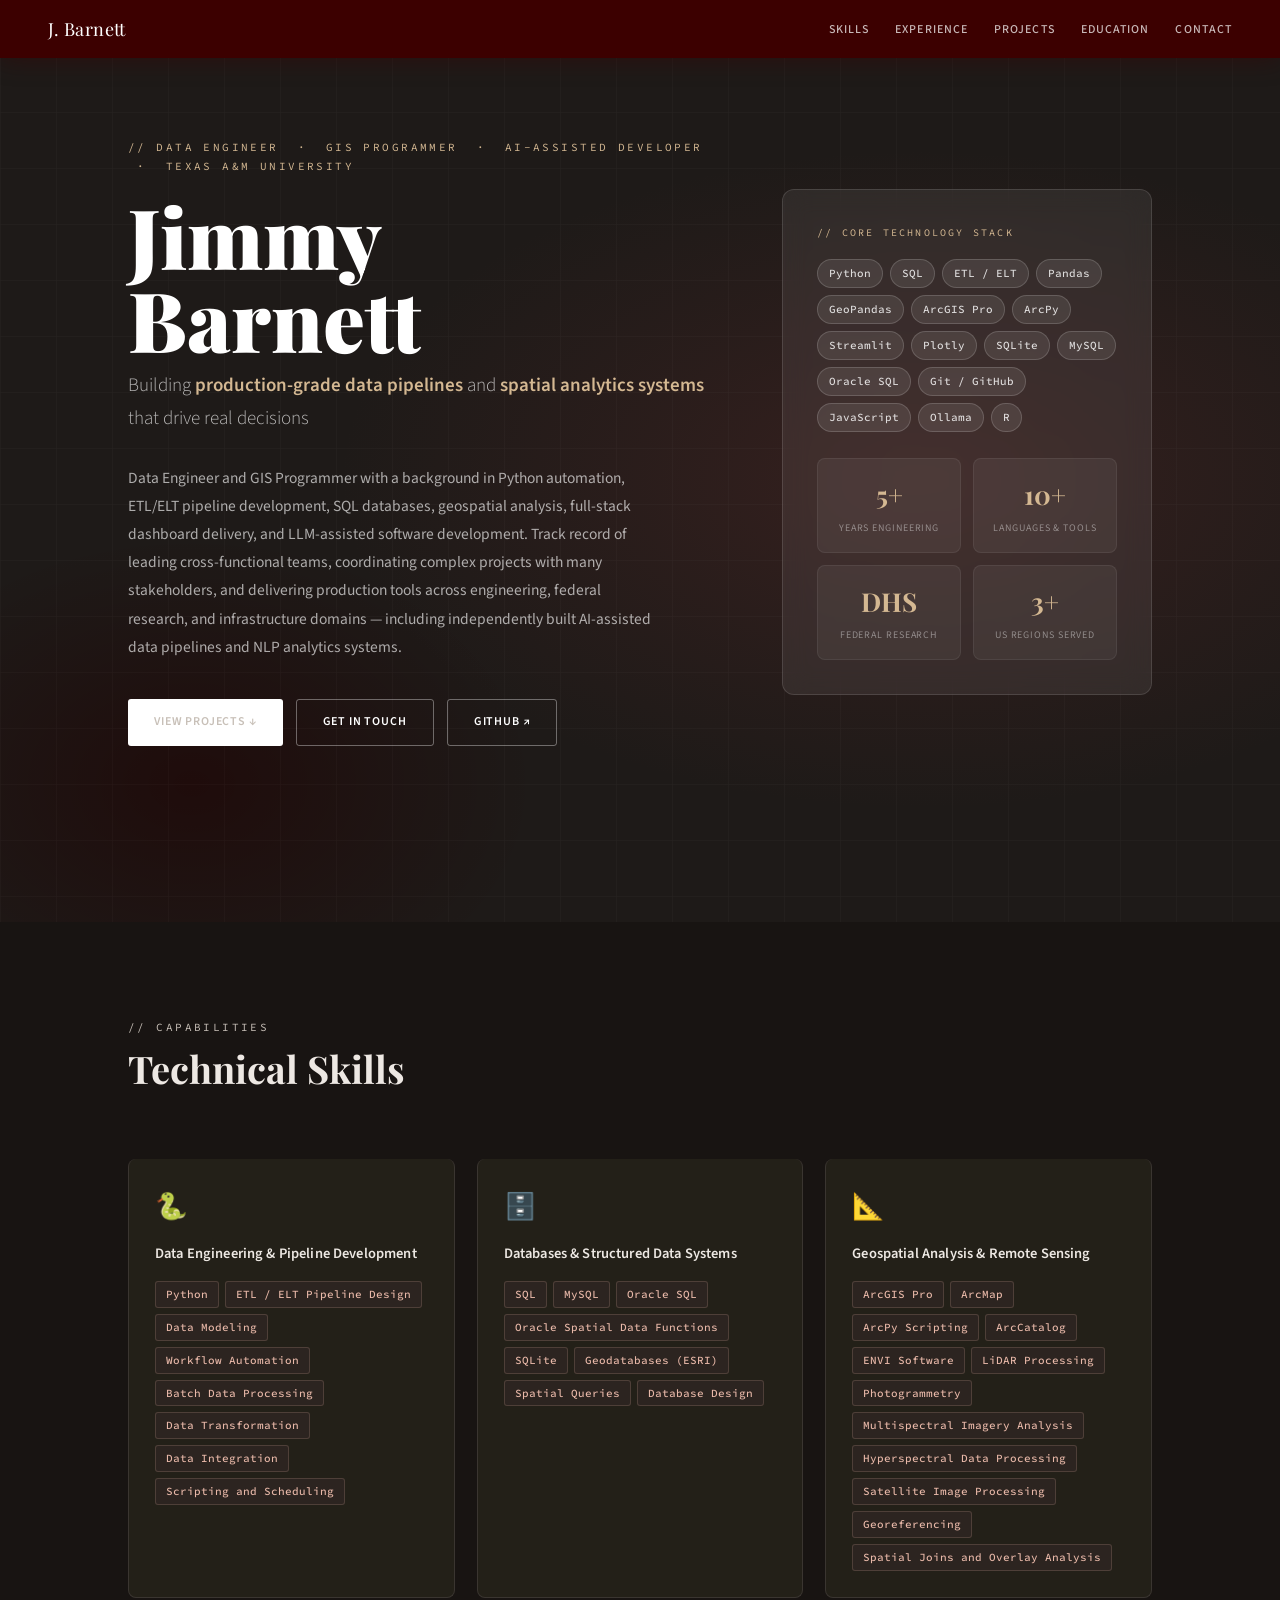
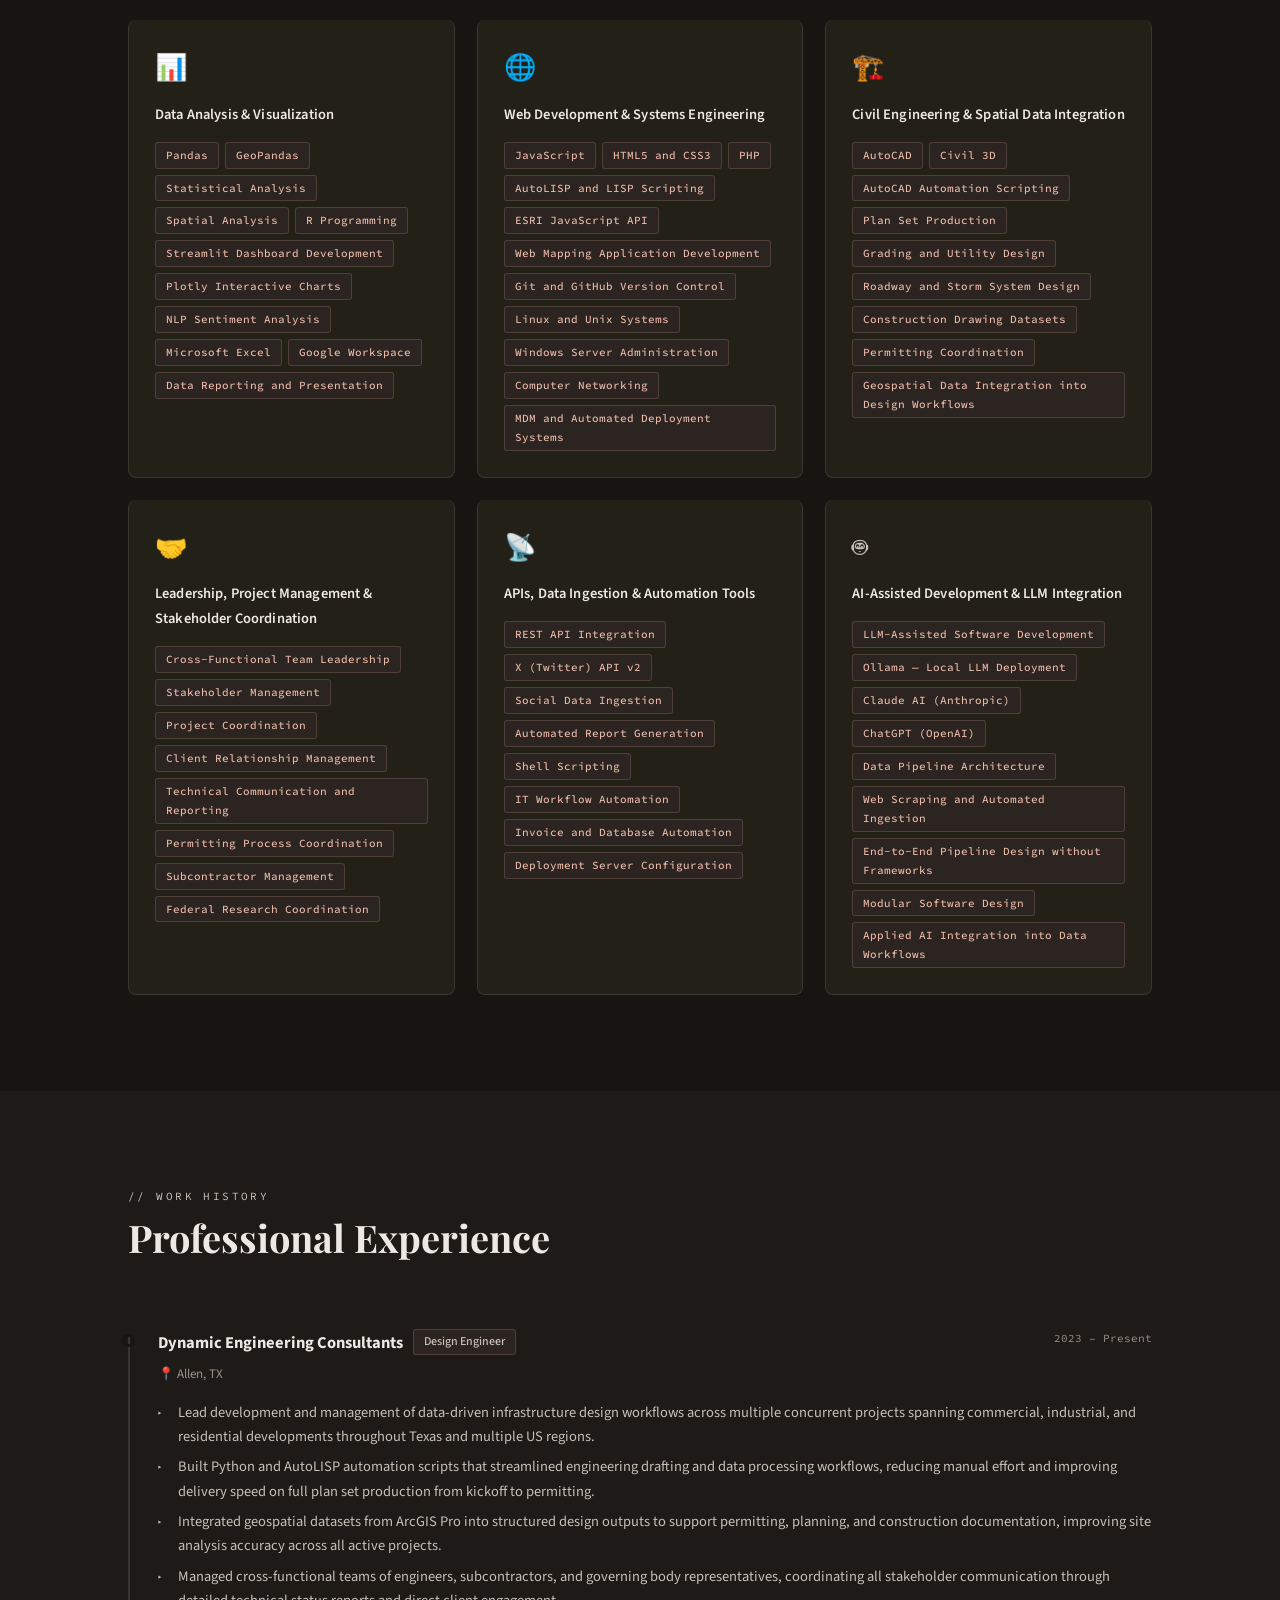
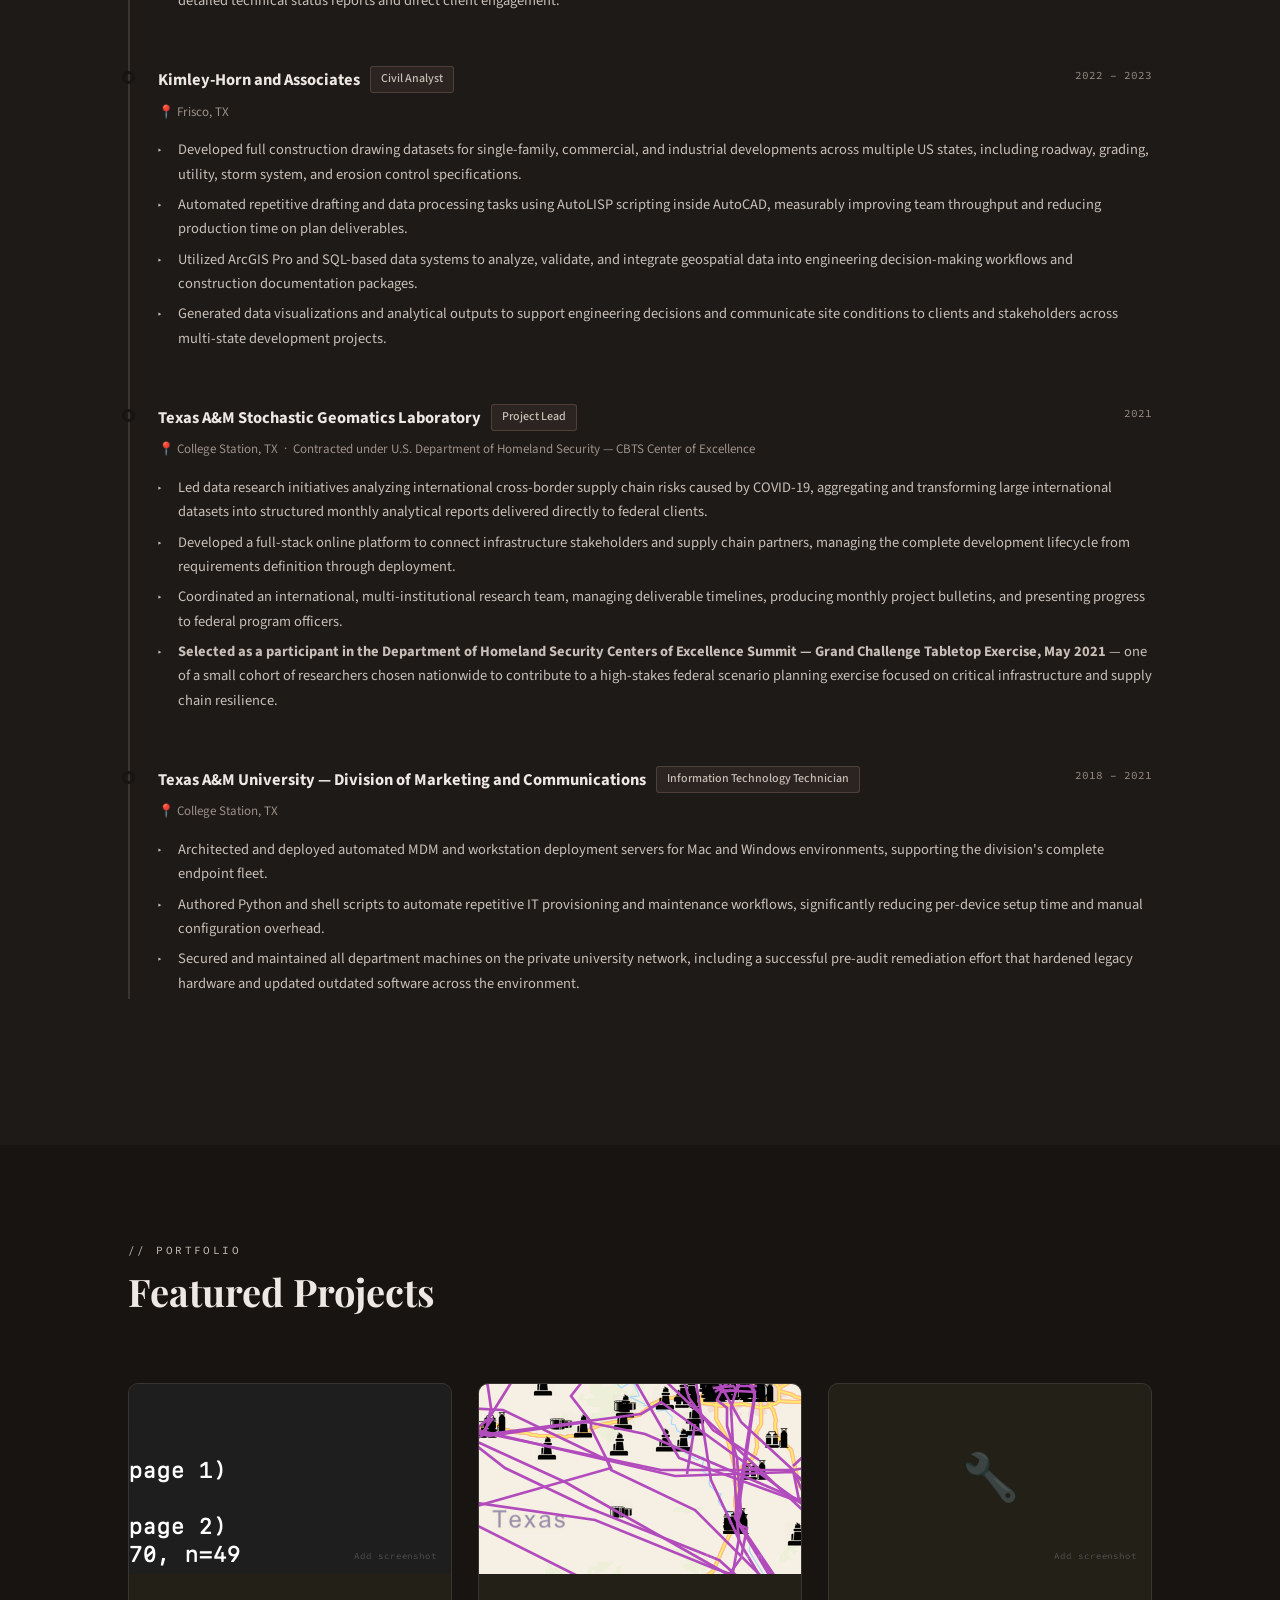
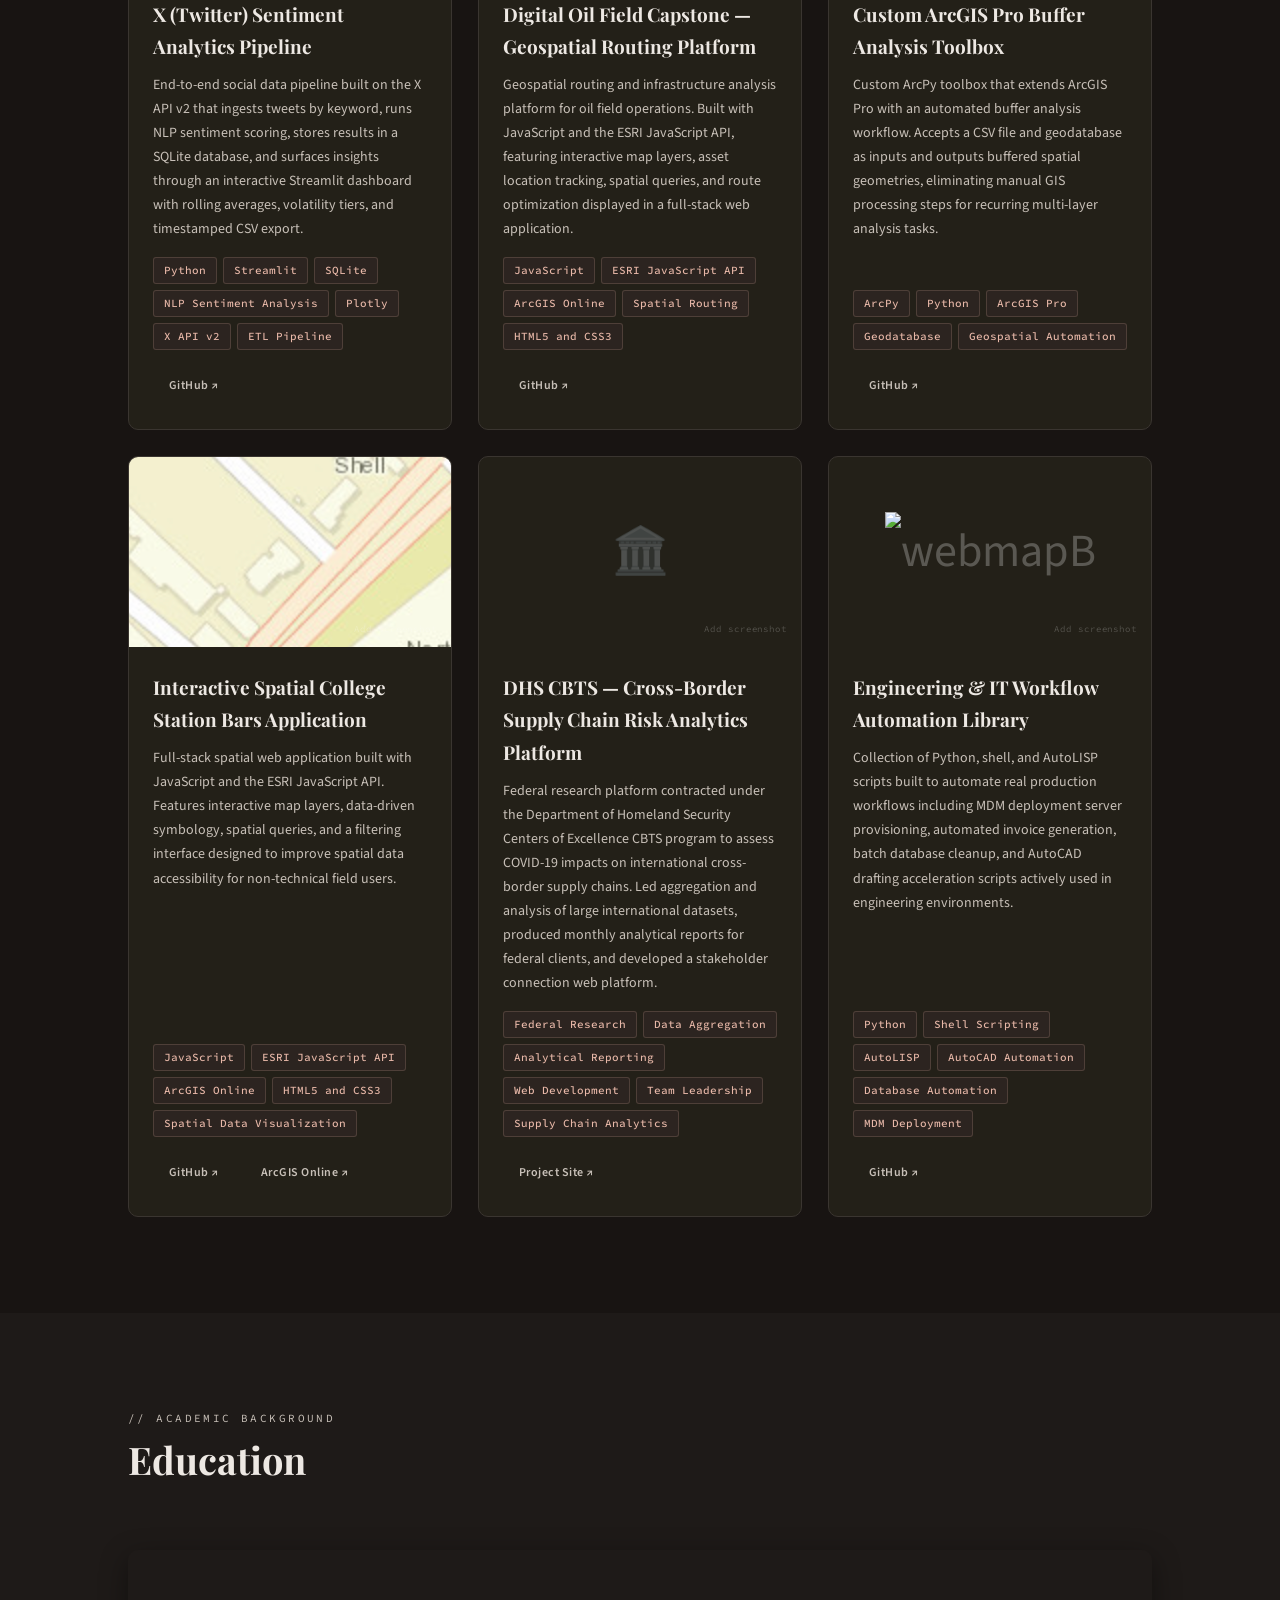
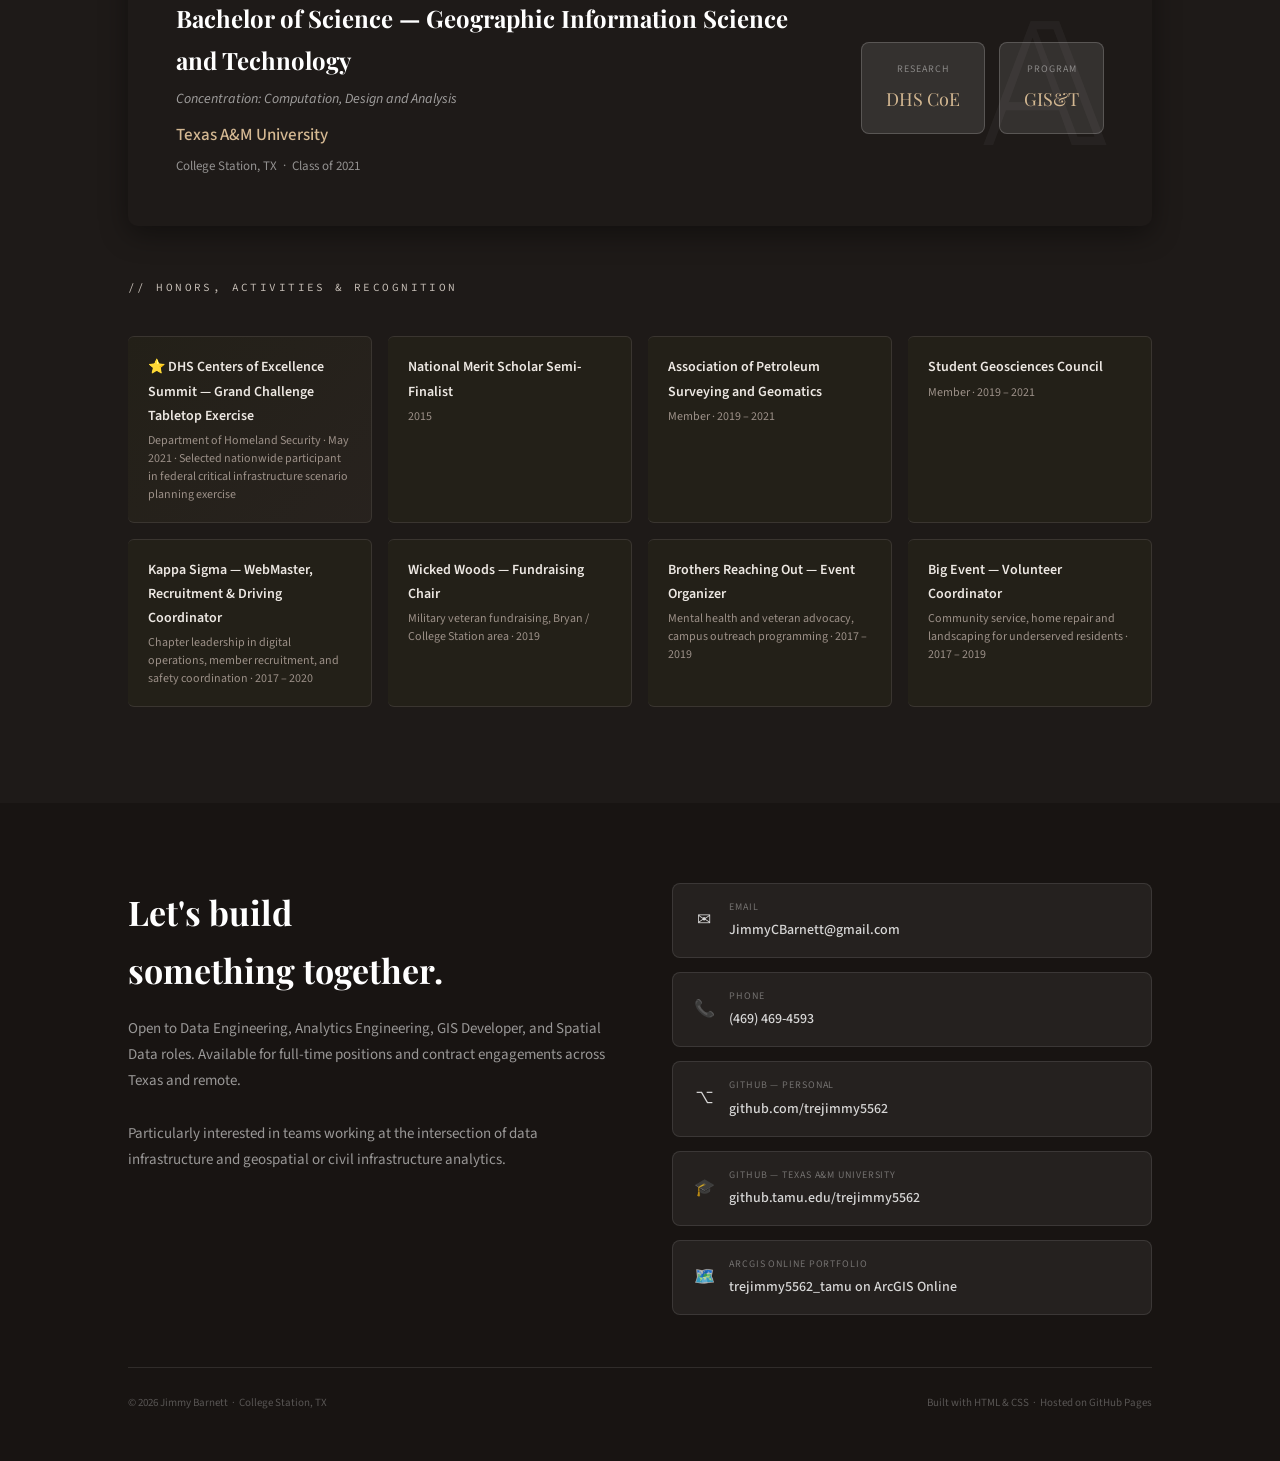
==== index.html @ 2da35fea "added screenshots and cleaned things up" ====
<!DOCTYPE html>
<html lang="en" data-theme="light">
<head>
  <meta charset="UTF-8" />
  <meta name="viewport" content="width=device-width, initial-scale=1.0" />
  <meta name="description" content="Jimmy Barnett — Data Engineer & GIS Programmer. Python, SQL, ETL/ELT Pipelines, Spatial Analytics, ArcGIS Pro, Streamlit, Pandas, LLM-Assisted Development, NLP, Ollama, REST API Integration. Texas A&M University." />
  <meta name="keywords" content="Data Engineer, GIS Programmer, Python, SQL, ETL, ELT, Spatial Analytics, ArcGIS Pro, ArcPy, Streamlit, Pandas, GeoPandas, Data Modeling, Data Pipelines, Texas A&M, Jimmy Barnett, Civil Data, Geospatial, LiDAR, LLM, AI-Assisted Development, Ollama, NLP Sentiment Analysis, REST API Integration, Web Scraping, Data Pipeline Architecture, SQLite, Plotly, ChatGPT, Claude AI" />
  <meta property="og:title" content="Jimmy Barnett | Data Engineer & AI-Assisted Developer" />
  <meta property="og:description" content="Data Engineer specializing in ETL/ELT pipelines, spatial analytics, LLM-assisted development, and workflow automation. Texas A&M University." />
  <meta property="og:url" content="https://trejimmy5562.github.io/resume/" />
  <title>Jimmy Barnett | Data Engineer & GIS Programmer</title>
  <link rel="preconnect" href="https://fonts.googleapis.com" />
  <link href="https://fonts.googleapis.com/css2?family=Playfair+Display:wght@700;900&family=Source+Sans+3:ital,wght@0,300;0,400;0,500;0,600;1,400&family=Source+Code+Pro:wght@400;500&display=swap" rel="stylesheet" />
  
<style>
/* ─────────────────────────────────────────────────────────────────
   OFFICIAL TAMU BRAND PALETTE  (marcomm.tamu.edu/brand-colors)
   Primary:   Aggie Maroon #500000 · White #FFFFFF
   Secondary: #202020 · #3E3E3E · #707070 · #D1D1D1 · #D6D3C4
   Accent:    #3C0000 · #732F2F
──────────────────────────────────────────────────────────────── */

/* ── Variables: Light Mode ── */
/*
:root {
  --bg-alt: #f6f6f6;
  --bg-card: #ffffff;
  --bg-card-hover: #f6f6f6;
  --border: #eaeaea;
  --border-accent: #d1d1d1;
  --text-primary: #202020;
  --text-secondary: #535353;
  --text-muted: #626262;
  --accent: #500000;
  --accent-2: #3c001c;
  --accent-glow: rgba(80,0,0,0.08);
  --nav-bg: rgba(255,255,255,0.92);
  --hero-bg: #f6f6f6;
  --section-alt: #f6f6f6;
  --tag-bg: #f6f6f6;
  --tag-border: #d1d1d1;
  --tag-text: #535353;
  --pill-bg: #eaeaea;
  --pill-border: #d1d1d1;
  --pill-text: #3e3e3e;
  --timeline-line: rgba(80,0,0,0.25);
  --dot-bg: #500000;
  --card-shadow: 0 2px 16px rgba(0,0,0,0.08);
  --btn-primary-bg: #500000;
  --btn-primary-text: #ffffff;
  --btn-outline-border: #d1d1d1;
  --btn-outline-text: #3e3e3e;
  --eyebrow-color: #500000;
  --rule-color: rgba(80,0,0,0.3);
  --footer-bg: #eaeaea;
  --contact-bg: #f6f6f6;
  --honor-featured-bg: rgba(80,0,0,0.05);
  --honor-featured-border: rgba(80,0,0,0.2);
  --edu-badge-bg: rgba(80,0,0,0.06);
  --edu-badge-border: rgba(80,0,0,0.15);
  --hero-grid-color: rgba(0,0,0,0.04);
  --stat-num-color: #202020;
  --project-placeholder-bg: rgba(80,0,0,0.05);
  --project-link-color: #500000;
}
*/
/* ── Variables: Dark Mode ── */
/*[data-theme="dark"] */

:root {
  --bg-page:      #181412;
  --bg-alt:       #1E1A18;
  --bg-card:      #232018;

  --text-primary: #EDE8E3;
  --text-body:    #C8C0B8;
  --text-muted:   #9C9088;
  --text-faint:   #706860;

  --border:       #3A3530;
  --border-warm:  #4A4540;
  --tag-bg:       #2C2420;
  --tag-text:     #E8B8A8;
  --tag-border:   rgba(232, 184, 168, 0.18);

  --shadow-sm:    0 2px 8px rgba(0, 0, 0, 0.30);
  --shadow-md:    0 8px 28px rgba(0, 0, 0, 0.40);
  --shadow-lg:    0 20px 52px rgba(0, 0, 0, 0.50);

  --gold:         #D4B892;
  --grey-warm:    #4A4038;
  --nav-bg:       #3C0000;
  --hero-bg:      #3C0000;
  --toggle-bg:    rgba(255, 255, 255, 0.12);
  --toggle-hover: rgba(255, 255, 255, 0.20);
}

/* ── Reset ── */
*,
*::before,
*::after {
  box-sizing: border-box;
  margin: 0;
  padding: 0;
}

html {
  scroll-behavior: smooth;
}

body {
  font-family: 'Source Sans 3', sans-serif;
  background: var(--bg-page);
  color: var(--text-body);
  line-height: 1.72;
  overflow-x: hidden;
  transition: background 0.3s, color 0.3s;
}

a {
  color: inherit;
  text-decoration: none;
}

/* ── Navigation ── */
nav {
  position: fixed;
  top: 0;
  left: 0;
  right: 0;
  z-index: 200;
  background: var(--nav-bg);
  display: flex;
  align-items: center;
  justify-content: space-between;
  padding: 0 48px;
  height: 58px;
  box-shadow: 0 2px 24px rgba(60, 0, 0, 0.45);
  transition: background 0.3s;
}

.nav-brand {
  font-family: 'Playfair Display', serif;
  font-size: 18px;
  color: #fff;
  letter-spacing: 0.02em;
  flex-shrink: 0;
}

.nav-links {
  display: flex;
  gap: 26px;
  list-style: none;
  align-items: center;
}

.nav-links a {
  font-size: 12px;
  font-weight: 500;
  color: rgba(255, 255, 255, 0.72);
  letter-spacing: 0.09em;
  text-transform: uppercase;
  transition: color 0.2s;
}

.nav-links a:hover {
  color: #fff;
}

.theme-toggle {
  display: flex;
  align-items: center;
  gap: 7px;
  background: var(--toggle-bg);
  border: 1px solid rgba(255, 255, 255, 0.14);
  border-radius: 24px;
  padding: 5px 14px 5px 10px;
  cursor: pointer;
  font-size: 12px;
  font-weight: 500;
  color: rgba(255, 255, 255, 0.75);
  transition: background 0.2s, color 0.2s;
  flex-shrink: 0;
  margin-left: 18px;
}

.theme-toggle:hover {
  background: var(--toggle-hover);
  color: #fff;
}

.theme-toggle-icon {
  font-size: 14px;
}

/* ── Hero ── */
.hero {
  background: var(--hero-bg);
  min-height: 100vh;
  display: flex;
  align-items: center;
  position: relative;
  overflow: hidden;
  padding-top: 58px;
  transition: background 0.3s;
}

.hero::before {
  content: '';
  position: absolute;
  inset: 0;
  background:
    radial-gradient(ellipse 70% 55% at 72% 52%, rgba(115, 47, 47, 0.28) 0%, transparent 65%),
    radial-gradient(ellipse 45% 45% at 15% 85%, rgba(32, 0, 0, 0.55) 0%, transparent 60%);
}

.hero-grid {
  position: absolute;
  inset: 0;
  opacity: 0.035;
  background-image:
    linear-gradient(rgba(255, 255, 255, 0.6) 1px, transparent 1px),
    linear-gradient(90deg, rgba(255, 255, 255, 0.6) 1px, transparent 1px);
  background-size: 56px 56px;
}

.hero-inner {
  position: relative;
  z-index: 2;
  max-width: 1120px;
  margin: 0 auto;
  padding: 80px 48px;
  display: grid;
  grid-template-columns: 1fr 370px;
  gap: 72px;
  align-items: center;
}

.hero-eyebrow {
  font-family: 'Source Code Pro', monospace;
  font-size: 11px;
  color: var(--gold);
  letter-spacing: 0.22em;
  text-transform: uppercase;
  margin-bottom: 18px;
  opacity: 0;
  animation: fadeUp 0.6s 0.1s forwards;
}

.hero-name {
  font-family: 'Playfair Display', serif;
  font-size: clamp(54px, 6.5vw, 84px);
  font-weight: 900;
  color: #fff;
  line-height: 1.0;
  margin-bottom: 10px;
  opacity: 0;
  animation: fadeUp 0.6s 0.2s forwards;
}

.hero-title {
  font-size: 19px;
  font-weight: 300;
  color: rgba(255, 255, 255, 0.68);
  margin-bottom: 28px;
  opacity: 0;
  animation: fadeUp 0.6s 0.3s forwards;
}

.hero-title strong {
  color: var(--gold);
  font-weight: 600;
}

.hero-summary {
  font-size: 15.5px;
  color: rgba(255, 255, 255, 0.64);
  max-width: 530px;
  line-height: 1.82;
  margin-bottom: 38px;
  opacity: 0;
  animation: fadeUp 0.6s 0.4s forwards;
}

.hero-cta {
  display: flex;
  gap: 13px;
  flex-wrap: wrap;
  opacity: 0;
  animation: fadeUp 0.6s 0.5s forwards;
}

/* ── Buttons ── */
.btn {
  display: inline-flex;
  align-items: center;
  gap: 8px;
  padding: 12px 26px;
  font-size: 12px;
  font-weight: 600;
  letter-spacing: 0.07em;
  text-transform: uppercase;
  border-radius: 3px;
  cursor: pointer;
  transition: all 0.2s;
}

.btn-primary {
  background: #fff;
  color: var(--maroon);
}

.btn-primary:hover {
  background: var(--grey-warm);
  transform: translateY(-2px);
  box-shadow: var(--shadow-md);
}

.btn-outline {
  border: 1.5px solid rgba(255, 255, 255, 0.36);
  color: #fff;
}

.btn-outline:hover {
  border-color: rgba(255, 255, 255, 0.85);
  background: rgba(255, 255, 255, 0.09);
  transform: translateY(-2px);
}

/* ── Hero Sidebar Card ── */
.hero-card {
  background: rgba(255, 255, 255, 0.07);
  border: 1px solid rgba(255, 255, 255, 0.12);
  border-radius: 12px;
  padding: 34px;
  backdrop-filter: blur(12px);
  opacity: 0;
  animation: fadeUp 0.6s 0.45s forwards;
}

.hero-card-label {
  font-family: 'Source Code Pro', monospace;
  font-size: 10px;
  color: var(--gold);
  letter-spacing: 0.22em;
  text-transform: uppercase;
  margin-bottom: 18px;
}

.skill-pill-group {
  display: flex;
  flex-wrap: wrap;
  gap: 7px;
  margin-bottom: 26px;
}

.skill-pill {
  padding: 4px 11px;
  background: rgba(255, 255, 255, 0.09);
  border: 1px solid rgba(255, 255, 255, 0.16);
  border-radius: 20px;
  font-size: 11px;
  font-weight: 500;
  color: rgba(255, 255, 255, 0.82);
  font-family: 'Source Code Pro', monospace;
}

.hero-stat-row {
  display: grid;
  grid-template-columns: 1fr 1fr;
  gap: 12px;
}

.hero-stat {
  background: rgba(255, 255, 255, 0.05);
  border: 1px solid rgba(255, 255, 255, 0.07);
  border-radius: 8px;
  padding: 14px;
  text-align: center;
}

.hero-stat-num {
  font-family: 'Playfair Display', serif;
  font-size: 26px;
  font-weight: 700;
  color: var(--gold);
}

.hero-stat-desc {
  font-size: 10px;
  color: rgba(255, 255, 255, 0.42);
  text-transform: uppercase;
  letter-spacing: 0.09em;
  margin-top: 3px;
}

/* ── Section Scaffolding ── */
section {
  padding: 96px 0;
  transition: background 0.3s;
}

section:nth-child(even) {
  background: var(--bg-alt);
}

section:nth-child(odd) {
  background: var(--bg-page);
}

.container {
  max-width: 1120px;
  margin: 0 auto;
  padding: 0 48px;
}

.section-header {
  margin-bottom: 52px;
}

.section-eyebrow {
  font-family: 'Source Code Pro', monospace;
  font-size: 11px;
  color: var(--maroon);
  letter-spacing: 0.22em;
  text-transform: uppercase;
  margin-bottom: 10px;
}

[data-theme="dark"] .section-eyebrow {
  color: #E8B8A8;
}

.section-title {
  font-family: 'Playfair Display', serif;
  font-size: 38px;
  font-weight: 700;
  color: var(--text-primary);
  line-height: 1.15;
}

.section-rule {
  width: 44px;
  height: 3px;
  background: var(--maroon);
  margin-top: 14px;
  border-radius: 2px;
}

[data-theme="dark"] .section-rule {
  background: var(--maroon-mid);
}

/* ── Skills Grid ── */
.skills-grid {
  display: grid;
  grid-template-columns: repeat(auto-fit, minmax(270px, 1fr));
  gap: 22px;
}

.skill-card {
  background: var(--bg-card);
  border: 1px solid var(--border);
  border-top: 3px solid var(--maroon);
  border-radius: 8px;
  padding: 26px;
  transition: transform 0.2s, box-shadow 0.2s, background 0.3s, border-color 0.3s;
}

[data-theme="dark"] .skill-card {
  border-top-color: var(--maroon-mid);
}

.skill-card:hover {
  transform: translateY(-4px);
  box-shadow: var(--shadow-md);
}

.skill-card-icon {
  font-size: 26px;
  margin-bottom: 12px;
}

.skill-card-title {
  font-weight: 600;
  font-size: 14.5px;
  color: var(--text-primary);
  margin-bottom: 14px;
  letter-spacing: 0.01em;
}

.tag-list {
  display: flex;
  flex-wrap: wrap;
  gap: 6px;
}

.tag {
  padding: 3px 10px;
  background: var(--tag-bg);
  color: var(--tag-text);
  border: 1px solid var(--tag-border);
  border-radius: 3px;
  font-size: 11px;
  font-family: 'Source Code Pro', monospace;
  font-weight: 500;
  transition: background 0.3s, color 0.3s;
}

/* ── Timeline ── */
.timeline {
  position: relative;
  padding-left: 30px;
}

.timeline::before {
  content: '';
  position: absolute;
  left: 0;
  top: 8px;
  bottom: 0;
  width: 2px;
  background: var(--border);
}

.timeline-item {
  position: relative;
  margin-bottom: 50px;
}

.timeline-dot {
  position: absolute;
  left: -36px;
  top: 5px;
  width: 13px;
  height: 13px;
  border-radius: 50%;
  background: var(--maroon);
  border: 3px solid var(--bg-page);
  box-shadow: 0 0 0 2px var(--maroon);
  transition: background 0.3s, border-color 0.3s, box-shadow 0.3s;
}

[data-theme="dark"] .timeline-dot {
  background: var(--maroon-mid);
  box-shadow: 0 0 0 2px var(--maroon-mid);
  border-color: var(--bg-alt);
}

.timeline-meta {
  display: flex;
  align-items: flex-start;
  gap: 10px;
  margin-bottom: 6px;
  flex-wrap: wrap;
}

.timeline-company {
  font-weight: 700;
  font-size: 16.5px;
  color: var(--text-primary);
}

.timeline-role {
  font-size: 12px;
  font-weight: 500;
  color: var(--maroon-mid);
  padding: 2px 10px;
  background: var(--tag-bg);
  border: 1px solid var(--tag-border);
  border-radius: 3px;
}

[data-theme="dark"] .timeline-role {
  color: #E8B8A8;
}

.timeline-date {
  font-family: 'Source Code Pro', monospace;
  font-size: 11px;
  color: var(--text-muted);
  margin-left: auto;
  white-space: nowrap;
}

.timeline-location {
  font-size: 13px;
  color: var(--text-muted);
  margin-bottom: 12px;
}

.timeline-bullets {
  list-style: none;
}

.timeline-bullets li {
  font-size: 14.5px;
  color: var(--text-body);
  padding: 3px 0 3px 20px;
  position: relative;
  line-height: 1.68;
}

.timeline-bullets li::before {
  content: '▸';
  position: absolute;
  left: 0;
  color: var(--maroon-mid);
  font-size: 11px;
  top: 6px;
}

[data-theme="dark"] .timeline-bullets li::before {
  color: #C06060;
}

/* ── Projects ── */
.projects-grid {
  display: grid;
  grid-template-columns: repeat(auto-fit, minmax(320px, 1fr));
  gap: 26px;
}

.project-card {
  background: var(--bg-card);
  border: 1px solid var(--border);
  border-radius: 10px;
  overflow: hidden;
  display: flex;
  flex-direction: column;
  transition: transform 0.25s, box-shadow 0.25s, background 0.3s, border-color 0.3s;
}

.project-card:hover {
  transform: translateY(-6px);
  box-shadow: var(--shadow-lg);
}

.project-img-placeholder {
  width: 100%;
  height: 190px;
  display: flex;
  align-items: center;
  justify-content: center;
  font-size: 46px;
  background: linear-gradient(135deg, var(--maroon-deep) 0%, var(--maroon-mid) 100%);
  color: rgba(255, 255, 255, 0.25);
  position: relative;
  overflow: hidden;
}

.project-img-placeholder::after {
  content: 'Add screenshot';
  position: absolute;
  bottom: 10px;
  right: 14px;
  font-family: 'Source Code Pro', monospace;
  font-size: 9px;
  color: rgba(255, 255, 255, 0.22);
  letter-spacing: 0.1em;
}

.project-body {
  padding: 24px;
  flex: 1;
  display: flex;
  flex-direction: column;
}

.project-title {
  font-family: 'Playfair Display', serif;
  font-size: 19px;
  font-weight: 700;
  color: var(--text-primary);
  margin-bottom: 10px;
}

.project-desc {
  font-size: 14px;
  color: var(--text-body);
  line-height: 1.72;
  flex: 1;
  margin-bottom: 16px;
}

.project-tags {
  display: flex;
  flex-wrap: wrap;
  gap: 6px;
  margin-bottom: 18px;
}

.project-link-row {
  display: flex;
  gap: 10px;
  flex-wrap: wrap;
}

.project-link {
  display: inline-flex;
  align-items: center;
  gap: 6px;
  font-size: 12px;
  font-weight: 600;
  letter-spacing: 0.04em;
  color: var(--maroon);
  padding: 8px 16px;
  border: 1.5px solid var(--maroon);
  border-radius: 3px;
  transition: all 0.2s;
  align-self: flex-start;
}

[data-theme="dark"] .project-link {
  color: #E8B8A8;
  border-color: #E8B8A8;
}

.project-link:hover {
  background: var(--maroon);
  color: #fff;
  border-color: var(--maroon);
}

[data-theme="dark"] .project-link:hover {
  background: var(--maroon-mid);
  border-color: var(--maroon-mid);
  color: #fff;
}

/* ── Education Card ── */
.edu-card {
  background: var(--maroon);
  color: #fff;
  border-radius: 10px;
  padding: 48px;
  display: grid;
  grid-template-columns: 1fr auto;
  gap: 32px;
  align-items: center;
  position: relative;
  overflow: hidden;
  box-shadow: var(--shadow-md);
}

[data-theme="dark"] .edu-card {
  background: var(--maroon-deep);
}

.edu-card::before {
  content: '𝔸';
  position: absolute;
  right: 44px;
  top: 50%;
  transform: translateY(-50%);
  font-size: 170px;
  color: rgba(255, 255, 255, 0.04);
  font-family: serif;
  line-height: 1;
  pointer-events: none;
}

.edu-degree {
  font-family: 'Playfair Display', serif;
  font-size: 24px;
  font-weight: 700;
  margin-bottom: 6px;
}

.edu-concentration {
  font-size: 14px;
  color: rgba(255, 255, 255, 0.58);
  margin-bottom: 10px;
  font-style: italic;
}

.edu-school {
  font-size: 17px;
  color: var(--gold);
  font-weight: 500;
  margin-bottom: 5px;
}

.edu-meta {
  font-size: 13px;
  color: rgba(255, 255, 255, 0.52);
}

.edu-badges {
  display: flex;
  gap: 14px;
  position: relative;
  z-index: 1;
  flex-wrap: wrap;
}

.edu-badge {
  background: rgba(255, 255, 255, 0.10);
  border: 1px solid rgba(255, 255, 255, 0.18);
  border-radius: 8px;
  padding: 18px 24px;
  text-align: center;
}

.edu-badge-label {
  font-size: 10px;
  color: rgba(255, 255, 255, 0.42);
  text-transform: uppercase;
  letter-spacing: 0.1em;
  margin-bottom: 6px;
}

.edu-badge-val {
  font-family: 'Playfair Display', serif;
  font-size: 18px;
  color: var(--gold);
}

/* ── Honors ── */
.honors-grid {
  display: grid;
  grid-template-columns: repeat(auto-fit, minmax(240px, 1fr));
  gap: 16px;
  margin-top: 40px;
}

.honor-card {
  background: var(--bg-card);
  border: 1px solid var(--border);
  border-left: 4px solid var(--maroon);
  border-radius: 6px;
  padding: 18px 20px;
  transition: background 0.3s, border-color 0.3s;
}

[data-theme="dark"] .honor-card {
  border-left-color: var(--maroon-mid);
}

.honor-card.featured {
  border-left-color: var(--gold);
  background: linear-gradient(135deg, var(--bg-card) 0%, rgba(196, 168, 130, 0.06) 100%);
}

.honor-title {
  font-weight: 600;
  font-size: 14px;
  color: var(--text-primary);
  margin-bottom: 4px;
}

.honor-sub {
  font-size: 12px;
  color: var(--text-muted);
  line-height: 1.5;
}

/* ── Contact & Footer ── */
.contact-section {
  background: var(--maroon-deep);
  padding: 80px 0 48px;
  color: #fff;
  transition: background 0.3s;
}

[data-theme="dark"] .contact-section {
  background: #120000;
}

.contact-grid {
  display: grid;
  grid-template-columns: 1fr 1fr;
  gap: 64px;
  margin-bottom: 52px;
}

.contact-heading {
  font-family: 'Playfair Display', serif;
  font-size: 34px;
  font-weight: 700;
  margin-bottom: 16px;
}

.contact-sub {
  color: rgba(255, 255, 255, 0.56);
  font-size: 15px;
  line-height: 1.75;
}

.contact-links {
  display: flex;
  flex-direction: column;
  gap: 14px;
}

.contact-link {
  display: flex;
  align-items: center;
  gap: 14px;
  padding: 15px 20px;
  background: rgba(255, 255, 255, 0.06);
  border: 1px solid rgba(255, 255, 255, 0.10);
  border-radius: 8px;
  font-size: 14px;
  color: rgba(255, 255, 255, 0.82);
  transition: all 0.2s;
}

.contact-link:hover {
  background: rgba(255, 255, 255, 0.11);
  border-color: rgba(255, 255, 255, 0.26);
}

.contact-link-icon {
  font-size: 17px;
  width: 22px;
  text-align: center;
}

.contact-link-label {
  font-size: 10px;
  color: rgba(255, 255, 255, 0.36);
  text-transform: uppercase;
  letter-spacing: 0.09em;
  margin-bottom: 2px;
}

.contact-link-val {
  font-weight: 500;
}

.footer-bar {
  border-top: 1px solid rgba(255, 255, 255, 0.10);
  padding-top: 26px;
  display: flex;
  justify-content: space-between;
  align-items: center;
  font-size: 11px;
  color: rgba(255, 255, 255, 0.28);
}

/* ── Animations ── */
@keyframes fadeUp {
  from {
    opacity: 0;
    transform: translateY(18px);
  }
  to {
    opacity: 1;
    transform: translateY(0);
  }
}

/* ── Responsive ── */
@media (max-width: 960px) {
  nav { padding: 0 24px; }
  .nav-links { gap: 16px; }
  .hero-inner { grid-template-columns: 1fr; gap: 44px; }
  .hero-card { display: none; }
  .container { padding: 0 24px; }
  .edu-card { grid-template-columns: 1fr; }
  .edu-card::before { display: none; }
  .contact-grid { grid-template-columns: 1fr; gap: 40px; }
  section { padding: 64px 0; }
}

@media (max-width: 640px) {
  .nav-links { display: none; }
  .hero-inner { padding: 56px 24px; }
  .section-title { font-size: 30px; }
}

</style>
</head>
<body>

<!-- ── Navigation ───────────────────────────────────────────── -->
<nav>
  <span class="nav-brand">J. Barnett</span>
  <ul class="nav-links">
    <li><a href="#skills">Skills</a></li>
    <li><a href="#experience">Experience</a></li>
    <li><a href="#projects">Projects</a></li>
    <li><a href="#education">Education</a></li>
    <li><a href="#contact">Contact</a></li>
  </ul>
  <!--<button class="theme-toggle" onclick="toggleTheme()" aria-label="Toggle dark mode">
    <span class="theme-toggle-icon" id="theme-icon">🌙</span>
    <!--<span id="theme-label">Dark Mode</span>-->
  <!--</button>-->
</nav>

<!-- ── Hero ─────────────────────────────────────────────────── -->
<section class="hero" id="home">
  <div class="hero-grid"></div>
  <div class="hero-inner">
    <div>
      <p class="hero-eyebrow">// Data Engineer &nbsp;·&nbsp; GIS Programmer &nbsp;·&nbsp; AI-Assisted Developer &nbsp;·&nbsp; Texas A&M University</p>
      <h1 class="hero-name">Jimmy<br>Barnett</h1>
      <p class="hero-title">
        Building <strong>production-grade data pipelines</strong> and
        <strong>spatial analytics systems</strong> that drive real decisions
      </p>
      <p class="hero-summary">
        Data Engineer and GIS Programmer with a background in Python automation, ETL/ELT pipeline development, SQL databases, geospatial analysis, full-stack dashboard delivery, and LLM-assisted software development. Track record of leading cross-functional teams, coordinating complex projects with many stakeholders, and delivering production tools across engineering, federal research, and infrastructure domains — including independently built AI-assisted data pipelines and NLP analytics systems.
      </p>
      <div class="hero-cta">
        <a href="#projects" class="btn btn-primary">View Projects ↓</a>
        <a href="#contact" class="btn btn-outline">Get in Touch</a>
        <a href="https://github.com/trejimmy5562" target="_blank" class="btn btn-outline">GitHub ↗</a>
      </div>
    </div>
    <div class="hero-card">
      <p class="hero-card-label">// Core Technology Stack</p>
      <div class="skill-pill-group">
        <span class="skill-pill">Python</span>
        <span class="skill-pill">SQL</span>
        <span class="skill-pill">ETL / ELT</span>
        <span class="skill-pill">Pandas</span>
        <span class="skill-pill">GeoPandas</span>
        <span class="skill-pill">ArcGIS Pro</span>
        <span class="skill-pill">ArcPy</span>
        <span class="skill-pill">Streamlit</span>
        <span class="skill-pill">Plotly</span>
        <span class="skill-pill">SQLite</span>
        <span class="skill-pill">MySQL</span>
        <span class="skill-pill">Oracle SQL</span>
        <span class="skill-pill">Git / GitHub</span>
        <span class="skill-pill">JavaScript</span>
        <span class="skill-pill">Ollama</span>
        <span class="skill-pill">R</span>
      </div>
      <div class="hero-stat-row">
        <div class="hero-stat">
          <div class="hero-stat-num">5+</div>
          <div class="hero-stat-desc">Years Engineering</div>
        </div>
        <div class="hero-stat">
          <div class="hero-stat-num">10+</div>
          <div class="hero-stat-desc">Languages &amp; Tools</div>
        </div>
        <div class="hero-stat">
          <div class="hero-stat-num">DHS</div>
          <div class="hero-stat-desc">Federal Research</div>
        </div>
        <div class="hero-stat">
          <div class="hero-stat-num">3+</div>
          <div class="hero-stat-desc">US Regions Served</div>
        </div>
      </div>
    </div>
  </div>
</section>

<!-- ── Skills ────────────────────────────────────────────────── -->
<section id="skills">
  <div class="container">
    <div class="section-header">
      <p class="section-eyebrow">// Capabilities</p>
      <h2 class="section-title">Technical Skills</h2>
      <div class="section-rule"></div>
    </div>
    <div class="skills-grid">

      <div class="skill-card">
        <div class="skill-card-icon">🐍</div>
        <div class="skill-card-title">Data Engineering & Pipeline Development</div>
        <div class="tag-list">
          <span class="tag">Python</span>
          <span class="tag">ETL / ELT Pipeline Design</span>
          <span class="tag">Data Modeling</span>
          <span class="tag">Workflow Automation</span>
          <span class="tag">Batch Data Processing</span>
          <span class="tag">Data Transformation</span>
          <span class="tag">Data Integration</span>
          <span class="tag">Scripting and Scheduling</span>
        </div>
      </div>

      <div class="skill-card">
        <div class="skill-card-icon">🗄️</div>
        <div class="skill-card-title">Databases & Structured Data Systems</div>
        <div class="tag-list">
          <span class="tag">SQL</span>
          <span class="tag">MySQL</span>
          <span class="tag">Oracle SQL</span>
          <span class="tag">Oracle Spatial Data Functions</span>
          <span class="tag">SQLite</span>
          <span class="tag">Geodatabases (ESRI)</span>
          <span class="tag">Spatial Queries</span>
          <span class="tag">Database Design</span>
        </div>
      </div>

      <div class="skill-card">
        <div class="skill-card-icon">📐</div>
        <div class="skill-card-title">Geospatial Analysis & Remote Sensing</div>
        <div class="tag-list">
          <span class="tag">ArcGIS Pro</span>
          <span class="tag">ArcMap</span>
          <span class="tag">ArcPy Scripting</span>
          <span class="tag">ArcCatalog</span>
          <span class="tag">ENVI Software</span>
          <span class="tag">LiDAR Processing</span>
          <span class="tag">Photogrammetry</span>
          <span class="tag">Multispectral Imagery Analysis</span>
          <span class="tag">Hyperspectral Data Processing</span>
          <span class="tag">Satellite Image Processing</span>
          <span class="tag">Georeferencing</span>
          <span class="tag">Spatial Joins and Overlay Analysis</span>
        </div>
      </div>

      <div class="skill-card">
        <div class="skill-card-icon">📊</div>
        <div class="skill-card-title">Data Analysis & Visualization</div>
        <div class="tag-list">
          <span class="tag">Pandas</span>
          <span class="tag">GeoPandas</span>
          <span class="tag">Statistical Analysis</span>
          <span class="tag">Spatial Analysis</span>
          <span class="tag">R Programming</span>
          <span class="tag">Streamlit Dashboard Development</span>
          <span class="tag">Plotly Interactive Charts</span>
          <span class="tag">NLP Sentiment Analysis</span>
          <span class="tag">Microsoft Excel</span>
          <span class="tag">Google Workspace</span>
          <span class="tag">Data Reporting and Presentation</span>
        </div>
      </div>

      <div class="skill-card">
        <div class="skill-card-icon">🌐</div>
        <div class="skill-card-title">Web Development & Systems Engineering</div>
        <div class="tag-list">
          <span class="tag">JavaScript</span>
          <span class="tag">HTML5 and CSS3</span>
          <span class="tag">PHP</span>
          <span class="tag">AutoLISP and LISP Scripting</span>
          <span class="tag">ESRI JavaScript API</span>
          <span class="tag">Web Mapping Application Development</span>
          <span class="tag">Git and GitHub Version Control</span>
          <span class="tag">Linux and Unix Systems</span>
          <span class="tag">Windows Server Administration</span>
          <span class="tag">Computer Networking</span>
          <span class="tag">MDM and Automated Deployment Systems</span>
        </div>
      </div>

      <div class="skill-card">
        <div class="skill-card-icon">🏗️</div>
        <div class="skill-card-title">Civil Engineering & Spatial Data Integration</div>
        <div class="tag-list">
          <span class="tag">AutoCAD</span>
          <span class="tag">Civil 3D</span>
          <span class="tag">AutoCAD Automation Scripting</span>
          <span class="tag">Plan Set Production</span>
          <span class="tag">Grading and Utility Design</span>
          <span class="tag">Roadway and Storm System Design</span>
          <span class="tag">Construction Drawing Datasets</span>
          <span class="tag">Permitting Coordination</span>
          <span class="tag">Geospatial Data Integration into Design Workflows</span>
        </div>
      </div>

      <div class="skill-card">
        <div class="skill-card-icon">🤝</div>
        <div class="skill-card-title">Leadership, Project Management & Stakeholder Coordination</div>
        <div class="tag-list">
          <span class="tag">Cross-Functional Team Leadership</span>
          <span class="tag">Stakeholder Management</span>
          <span class="tag">Project Coordination</span>
          <span class="tag">Client Relationship Management</span>
          <span class="tag">Technical Communication and Reporting</span>
          <span class="tag">Permitting Process Coordination</span>
          <span class="tag">Subcontractor Management</span>
          <span class="tag">Federal Research Coordination</span>
        </div>
      </div>

      <div class="skill-card">
        <div class="skill-card-icon">📡</div>
        <div class="skill-card-title">APIs, Data Ingestion & Automation Tools</div>
        <div class="tag-list">
          <span class="tag">REST API Integration</span>
          <span class="tag">X (Twitter) API v2</span>
          <span class="tag">Social Data Ingestion</span>
          <span class="tag">Automated Report Generation</span>
          <span class="tag">Shell Scripting</span>
          <span class="tag">IT Workflow Automation</span>
          <span class="tag">Invoice and Database Automation</span>
          <span class="tag">Deployment Server Configuration</span>
        </div>
      </div>

      <div class="skill-card">
        <div class="skill-card-icon">🤖</div>
        <div class="skill-card-title">AI-Assisted Development & LLM Integration</div>
        <div class="tag-list">
          <span class="tag">LLM-Assisted Software Development</span>
          <span class="tag">Ollama — Local LLM Deployment</span>
          <span class="tag">Claude AI (Anthropic)</span>
          <span class="tag">ChatGPT (OpenAI)</span>
          <span class="tag">Data Pipeline Architecture</span>
          <span class="tag">Web Scraping and Automated Ingestion</span>
          <span class="tag">End-to-End Pipeline Design without Frameworks</span>
          <span class="tag">Modular Software Design</span>
          <span class="tag">Applied AI Integration into Data Workflows</span>
        </div>
      </div>

    </div>
  </div>
</section>

<!-- ── Professional Experience ───────────────────────────────── -->
<section id="experience">
  <div class="container">
    <div class="section-header">
      <p class="section-eyebrow">// Work History</p>
      <h2 class="section-title">Professional Experience</h2>
      <div class="section-rule"></div>
    </div>
    <div class="timeline">

      <div class="timeline-item">
        <div class="timeline-dot"></div>
        <div class="timeline-meta">
          <span class="timeline-company">Dynamic Engineering Consultants</span>
          <span class="timeline-role">Design Engineer</span>
          <span class="timeline-date">2023 – Present</span>
        </div>
        <div class="timeline-location">📍 Allen, TX</div>
        <ul class="timeline-bullets">
          <li>Lead development and management of data-driven infrastructure design workflows across multiple concurrent projects spanning commercial, industrial, and residential developments throughout Texas and multiple US regions.</li>
          <li>Built Python and AutoLISP automation scripts that streamlined engineering drafting and data processing workflows, reducing manual effort and improving delivery speed on full plan set production from kickoff to permitting.</li>
          <li>Integrated geospatial datasets from ArcGIS Pro into structured design outputs to support permitting, planning, and construction documentation, improving site analysis accuracy across all active projects.</li>
          <li>Managed cross-functional teams of engineers, subcontractors, and governing body representatives, coordinating all stakeholder communication through detailed technical status reports and direct client engagement.</li>
        </ul>
      </div>

      <div class="timeline-item">
        <div class="timeline-dot"></div>
        <div class="timeline-meta">
          <span class="timeline-company">Kimley-Horn and Associates</span>
          <span class="timeline-role">Civil Analyst</span>
          <span class="timeline-date">2022 – 2023</span>
        </div>
        <div class="timeline-location">📍 Frisco, TX</div>
        <ul class="timeline-bullets">
          <li>Developed full construction drawing datasets for single-family, commercial, and industrial developments across multiple US states, including roadway, grading, utility, storm system, and erosion control specifications.</li>
          <li>Automated repetitive drafting and data processing tasks using AutoLISP scripting inside AutoCAD, measurably improving team throughput and reducing production time on plan deliverables.</li>
          <li>Utilized ArcGIS Pro and SQL-based data systems to analyze, validate, and integrate geospatial data into engineering decision-making workflows and construction documentation packages.</li>
          <li>Generated data visualizations and analytical outputs to support engineering decisions and communicate site conditions to clients and stakeholders across multi-state development projects.</li>
        </ul>
      </div>

      <div class="timeline-item">
        <div class="timeline-dot"></div>
        <div class="timeline-meta">
          <span class="timeline-company">Texas A&M Stochastic Geomatics Laboratory</span>
          <span class="timeline-role">Project Lead</span>
          <span class="timeline-date">2021</span>
        </div>
        <div class="timeline-location">📍 College Station, TX &nbsp;·&nbsp; Contracted under U.S. Department of Homeland Security — CBTS Center of Excellence</div>
        <ul class="timeline-bullets">
          <li>Led data research initiatives analyzing international cross-border supply chain risks caused by COVID-19, aggregating and transforming large international datasets into structured monthly analytical reports delivered directly to federal clients.</li>
          <li>Developed a full-stack online platform to connect infrastructure stakeholders and supply chain partners, managing the complete development lifecycle from requirements definition through deployment.</li>
          <li>Coordinated an international, multi-institutional research team, managing deliverable timelines, producing monthly project bulletins, and presenting progress to federal program officers.</li>
          <li><strong>Selected as a participant in the Department of Homeland Security Centers of Excellence Summit — Grand Challenge Tabletop Exercise, May 2021</strong> — one of a small cohort of researchers chosen nationwide to contribute to a high-stakes federal scenario planning exercise focused on critical infrastructure and supply chain resilience.</li>
        </ul>
      </div>

      <div class="timeline-item">
        <div class="timeline-dot"></div>
        <div class="timeline-meta">
          <span class="timeline-company">Texas A&M University — Division of Marketing and Communications</span>
          <span class="timeline-role">Information Technology Technician</span>
          <span class="timeline-date">2018 – 2021</span>
        </div>
        <div class="timeline-location">📍 College Station, TX</div>
        <ul class="timeline-bullets">
          <li>Architected and deployed automated MDM and workstation deployment servers for Mac and Windows environments, supporting the division's complete endpoint fleet.</li>
          <li>Authored Python and shell scripts to automate repetitive IT provisioning and maintenance workflows, significantly reducing per-device setup time and manual configuration overhead.</li>
          <li>Secured and maintained all department machines on the private university network, including a successful pre-audit remediation effort that hardened legacy hardware and updated outdated software across the environment.</li>
        </ul>
      </div>

    </div>
  </div>
</section>

<!-- ── Projects ───────────────────────────────────────────────── -->
<section id="projects">
  <div class="container">
    <div class="section-header">
      <p class="section-eyebrow">// Portfolio</p>
      <h2 class="section-title">Featured Projects</h2>
      <div class="section-rule"></div>
    </div>
    <div class="projects-grid">

      <div class="project-card">
        <div class="project-img-placeholder"><img src="screenshots/bot_running.png" alt="code"></div>
        <!-- Replace with: <img src="screenshots/sentiment_dashboard.png" alt="X Sentiment Dashboard" style="width:100%;height:190px;object-fit:cover;"> -->
        <div class="project-body">
          <h3 class="project-title">X (Twitter) Sentiment Analytics Pipeline</h3>
          <p class="project-desc">End-to-end social data pipeline built on the X API v2 that ingests tweets by keyword, runs NLP sentiment scoring, stores results in a SQLite database, and surfaces insights through an interactive Streamlit dashboard with rolling averages, volatility tiers, and timestamped CSV export.</p>
          <div class="project-tags">
            <span class="tag">Python</span>
            <span class="tag">Streamlit</span>
            <span class="tag">SQLite</span>
            <span class="tag">NLP Sentiment Analysis</span>
            <span class="tag">Plotly</span>
            <span class="tag">X API v2</span>
            <span class="tag">ETL Pipeline</span>
          </div>
          <div class="project-link-row">
            <a href="https://github.com/trejimmy5562/TwitterSentimentAnalysis" class="project-link" target="_blank">GitHub ↗</a>
          </div>
        </div>
      </div>

      <div class="project-card">
        <div class="project-img-placeholder"><img src="screenshots/Webmap.png" alt="webmap"></div>
        <!-- Replace with: <img src="screenshots/oilfield.png" alt="Digital Oil Field" style="width:100%;height:190px;object-fit:cover;"> -->
        <div class="project-body">
          <h3 class="project-title">Digital Oil Field Capstone — Geospatial Routing Platform</h3>
          <p class="project-desc">Geospatial routing and infrastructure analysis platform for oil field operations. Built with JavaScript and the ESRI JavaScript API, featuring interactive map layers, asset location tracking, spatial queries, and route optimization displayed in a full-stack web application.</p>
          <div class="project-tags">
            <span class="tag">JavaScript</span>
            <span class="tag">ESRI JavaScript API</span>
            <span class="tag">ArcGIS Online</span>
            <span class="tag">Spatial Routing</span>
            <span class="tag">HTML5 and CSS3</span>
          </div>
          <div class="project-link-row">
            <a href="https://github.com/trejimmy5562/Digital-Oil-Field-Project" class="project-link" target="_blank">GitHub ↗</a>
          </div>
        </div>
      </div>

      <div class="project-card">
        <div class="project-img-placeholder">🔧</div>
        <!-- Replace with: <img src="screenshots/buffer_tool.png" alt="ArcGIS Buffer Toolbox" style="width:100%;height:190px;object-fit:cover;"> -->
        <div class="project-body">
          <h3 class="project-title">Custom ArcGIS Pro Buffer Analysis Toolbox</h3>
          <p class="project-desc">Custom ArcPy toolbox that extends ArcGIS Pro with an automated buffer analysis workflow. Accepts a CSV file and geodatabase as inputs and outputs buffered spatial geometries, eliminating manual GIS processing steps for recurring multi-layer analysis tasks.</p>
          <div class="project-tags">
            <span class="tag">ArcPy</span>
            <span class="tag">Python</span>
            <span class="tag">ArcGIS Pro</span>
            <span class="tag">Geodatabase</span>
            <span class="tag">Geospatial Automation</span>
          </div>
          <div class="project-link-row">
            <a href="https://github.com/trejimmy5562/arcGISBufferToolbox" class="project-link" target="_blank">GitHub ↗</a>
          </div>
        </div>
      </div>

      <div class="project-card">
        <div class="project-img-placeholder"><img src="screenshots/Northgate_Bars.png" alt="webmap"></div>
        <!-- Replace with: <img src="screenshots/webmap.png" alt="Interactive Web Map" style="width:100%;height:190px;object-fit:cover;"> -->
        <div class="project-body">
          <h3 class="project-title">Interactive Spatial College Station Bars Application</h3>
          <p class="project-desc">Full-stack spatial web application built with JavaScript and the ESRI JavaScript API. Features interactive map layers, data-driven symbology, spatial queries, and a filtering interface designed to improve spatial data accessibility for non-technical field users.</p>
          <div class="project-tags">
            <span class="tag">JavaScript</span>
            <span class="tag">ESRI JavaScript API</span>
            <span class="tag">ArcGIS Online</span>
            <span class="tag">HTML5 and CSS3</span>
            <span class="tag">Spatial Data Visualization</span>
          </div>
          <div class="project-link-row">
            <a href="https://github.com/trejimmy5562/webmap_project" class="project-link" target="_blank">GitHub ↗</a>
            <a href="https://www.arcgis.com/home/search.html?q=owner%3Atrejimmy5562_tamu" class="project-link" target="_blank">ArcGIS Online ↗</a>
          </div>
        </div>
      </div>

      <div class="project-card">
        <div class="project-img-placeholder">🏛️</div>
        <!-- Replace with: <img src="screenshots/dhs.png" alt="DHS Supply Chain Platform" style="width:100%;height:190px;object-fit:cover;"> -->
        <div class="project-body">
          <h3 class="project-title">DHS CBTS — Cross-Border Supply Chain Risk Analytics Platform</h3>
          <p class="project-desc">Federal research platform contracted under the Department of Homeland Security Centers of Excellence CBTS program to assess COVID-19 impacts on international cross-border supply chains. Led aggregation and analysis of large international datasets, produced monthly analytical reports for federal clients, and developed a stakeholder connection web platform.</p>
          <div class="project-tags">
            <span class="tag">Federal Research</span>
            <span class="tag">Data Aggregation</span>
            <span class="tag">Analytical Reporting</span>
            <span class="tag">Web Development</span>
            <span class="tag">Team Leadership</span>
            <span class="tag">Supply Chain Analytics</span>
          </div>
          <div class="project-link-row">
            <a href="https://r13-cbts-sgl.engr.tamu.edu/" class="project-link" target="_blank">Project Site ↗</a>
          </div>
        </div>
      </div>

      <div class="project-card">
        <div class="project-img-placeholder"><img src="screenshots/ash_Script.png" alt="webmap">B</div>
        <!-- Replace with: <img src="screenshots/scripts.png" alt="Work Scripts" style="width:100%;height:190px;object-fit:cover;"> -->
        <div class="project-body">
          <h3 class="project-title">Engineering & IT Workflow Automation Library</h3>
          <p class="project-desc">Collection of Python, shell, and AutoLISP scripts built to automate real production workflows including MDM deployment server provisioning, automated invoice generation, batch database cleanup, and AutoCAD drafting acceleration scripts actively used in engineering environments.</p>
          <div class="project-tags">
            <span class="tag">Python</span>
            <span class="tag">Shell Scripting</span>
            <span class="tag">AutoLISP</span>
            <span class="tag">AutoCAD Automation</span>
            <span class="tag">Database Automation</span>
            <span class="tag">MDM Deployment</span>
          </div>
          <div class="project-link-row">
            <a href="https://github.com/trejimmy5562/WorkScripts" class="project-link" target="_blank">GitHub ↗</a>
          </div>
        </div>
      </div>

    </div>
  </div>
</section>

<!-- ── Education ─────────────────────────────────────────────── -->
<section id="education">
  <div class="container">
    <div class="section-header">
      <p class="section-eyebrow">// Academic Background</p>
      <h2 class="section-title">Education</h2>
      <div class="section-rule"></div>
    </div>

    <div class="edu-card">
      <div>
        <div class="edu-degree">Bachelor of Science — Geographic Information Science and Technology</div>
        <div class="edu-concentration">Concentration: Computation, Design and Analysis</div>
        <div class="edu-school">Texas A&M University</div>
        <div class="edu-meta">College Station, TX &nbsp;·&nbsp; Class of 2021</div>
      </div>
      <div class="edu-badges">
        <div class="edu-badge">
          <div class="edu-badge-label">Research</div>
          <div class="edu-badge-val">DHS CoE</div>
        </div>
        <div class="edu-badge">
          <div class="edu-badge-label">Program</div>
          <div class="edu-badge-val">GIS&T</div>
        </div>
      </div>
    </div>

    <div class="section-eyebrow" style="margin-top: 52px; margin-bottom: 22px;">// Honors, Activities &amp; Recognition</div>
    <div class="honors-grid">

      <div class="honor-card featured">
        <div class="honor-title">⭐ DHS Centers of Excellence Summit — Grand Challenge Tabletop Exercise</div>
        <div class="honor-sub">Department of Homeland Security · May 2021 · Selected nationwide participant in federal critical infrastructure scenario planning exercise</div>
      </div>

      <div class="honor-card">
        <div class="honor-title">National Merit Scholar Semi-Finalist</div>
        <div class="honor-sub">2015 </div>
      </div>

      <div class="honor-card">
        <div class="honor-title">Association of Petroleum Surveying and Geomatics</div>
        <div class="honor-sub">Member · 2019 – 2021</div>
      </div>

      <div class="honor-card">
        <div class="honor-title">Student Geosciences Council</div>
        <div class="honor-sub">Member · 2019 – 2021</div>
      </div>

      <div class="honor-card">
        <div class="honor-title">Kappa Sigma — WebMaster, Recruitment &amp; Driving Coordinator</div>
        <div class="honor-sub">Chapter leadership in digital operations, member recruitment, and safety coordination · 2017 – 2020</div>
      </div>

      <div class="honor-card">
        <div class="honor-title">Wicked Woods — Fundraising Chair</div>
        <div class="honor-sub">Military veteran fundraising, Bryan / College Station area · 2019</div>
      </div>

      <div class="honor-card">
        <div class="honor-title">Brothers Reaching Out — Event Organizer</div>
        <div class="honor-sub">Mental health and veteran advocacy, campus outreach programming · 2017 – 2019</div>
      </div>

      <div class="honor-card">
        <div class="honor-title">Big Event — Volunteer Coordinator</div>
        <div class="honor-sub">Community service, home repair and landscaping for underserved residents · 2017 – 2019</div>
      </div>

    </div>
  </div>
</section>

<!-- ── Contact ────────────────────────────────────────────────── -->
<section class="contact-section" id="contact">
  <div class="container">
    <div class="contact-grid">
      <div>
        <h2 class="contact-heading">Let's build<br>something together.</h2>
        <p class="contact-sub">
          Open to Data Engineering, Analytics Engineering, GIS Developer, and Spatial Data roles.
          Available for full-time positions and contract engagements across Texas and remote.<br><br>
          Particularly interested in teams working at the intersection of data infrastructure
          and geospatial or civil infrastructure analytics.
        </p>
      </div>
      <div class="contact-links">
        <a href="mailto:JimmyCBarnett@gmail.com" class="contact-link">
          <span class="contact-link-icon">✉</span>
          <div>
            <div class="contact-link-label">Email</div>
            <div class="contact-link-val">JimmyCBarnett@gmail.com</div>
          </div>
        </a>
        <a href="tel:4694694593" class="contact-link">
          <span class="contact-link-icon">📞</span>
          <div>
            <div class="contact-link-label">Phone</div>
            <div class="contact-link-val">(469) 469-4593</div>
          </div>
        </a>
        <a href="https://github.com/trejimmy5562" target="_blank" class="contact-link">
          <span class="contact-link-icon">⌥</span>
          <div>
            <div class="contact-link-label">GitHub — Personal</div>
            <div class="contact-link-val">github.com/trejimmy5562</div>
          </div>
        </a>
        <a href="https://github.tamu.edu/trejimmy5562" target="_blank" class="contact-link">
          <span class="contact-link-icon">🎓</span>
          <div>
            <div class="contact-link-label">GitHub — Texas A&M University</div>
            <div class="contact-link-val">github.tamu.edu/trejimmy5562</div>
          </div>
        </a>
        <a href="https://www.arcgis.com/home/search.html?q=owner%3Atrejimmy5562_tamu" target="_blank" class="contact-link">
          <span class="contact-link-icon">🗺️</span>
          <div>
            <div class="contact-link-label">ArcGIS Online Portfolio</div>
            <div class="contact-link-val">trejimmy5562_tamu on ArcGIS Online</div>
          </div>
        </a>
      </div>
    </div>
    <div class="footer-bar">
      <span>© 2026 Jimmy Barnett &nbsp;·&nbsp; College Station, TX</span>
      <span>Built with HTML &amp; CSS &nbsp;·&nbsp; Hosted on GitHub Pages</span>
    </div>
  </div>
</section>

<script>
  function toggleTheme() {
    const html = document.documentElement;
    const isDark = html.getAttribute('data-theme') === 'dark';
    html.setAttribute('data-theme', isDark ? 'light' : 'dark');
    document.getElementById('theme-icon').textContent  = isDark ? '🌙' : '☀️';
    document.getElementById('theme-label').textContent = isDark ? 'Dark Mode' : 'Light Mode';
    localStorage.setItem('theme', isDark ? 'light' : 'dark');
  }

  (function () {
    const saved = localStorage.getItem('theme');
    if (saved === 'dark') {
      document.documentElement.setAttribute('data-theme', 'dark');
      document.getElementById('theme-icon').textContent  = '☀️';
      document.getElementById('theme-label').textContent = 'Light Mode';
    }
  })();
</script>

</body>
</html>
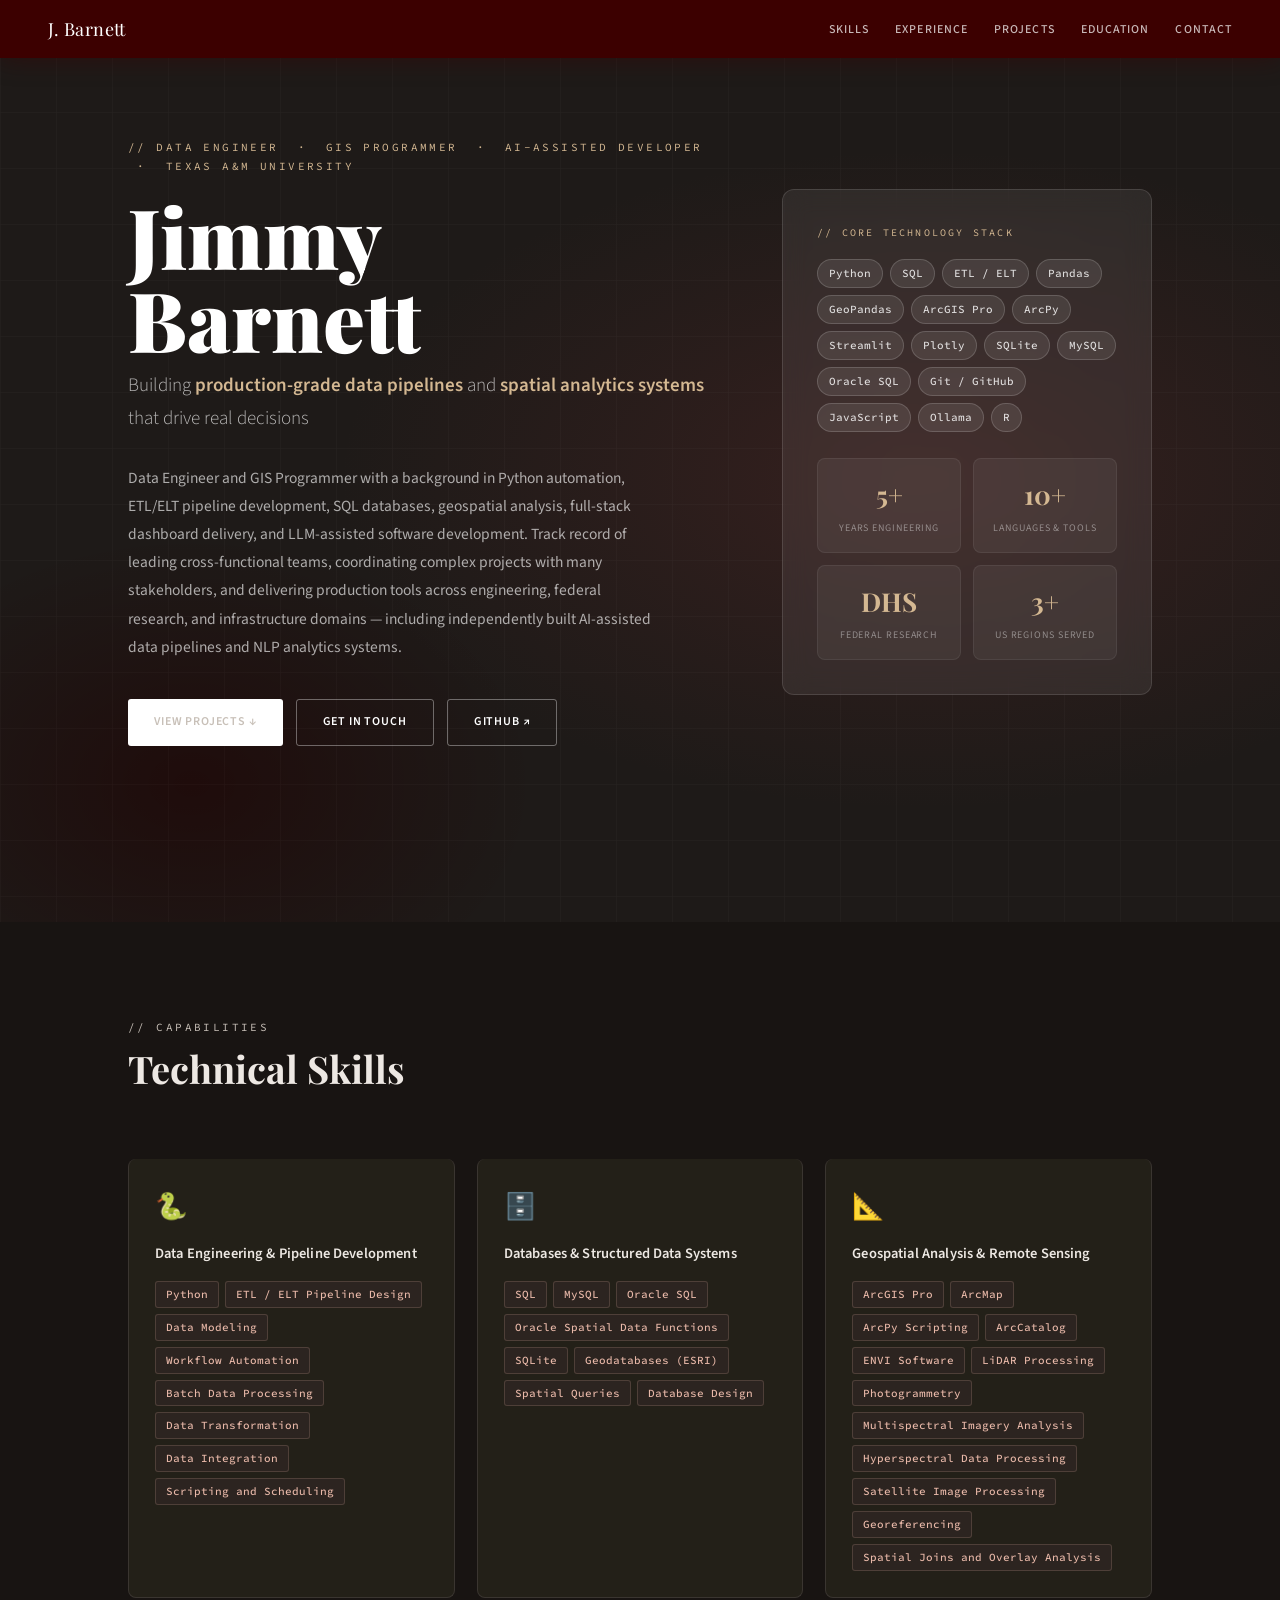
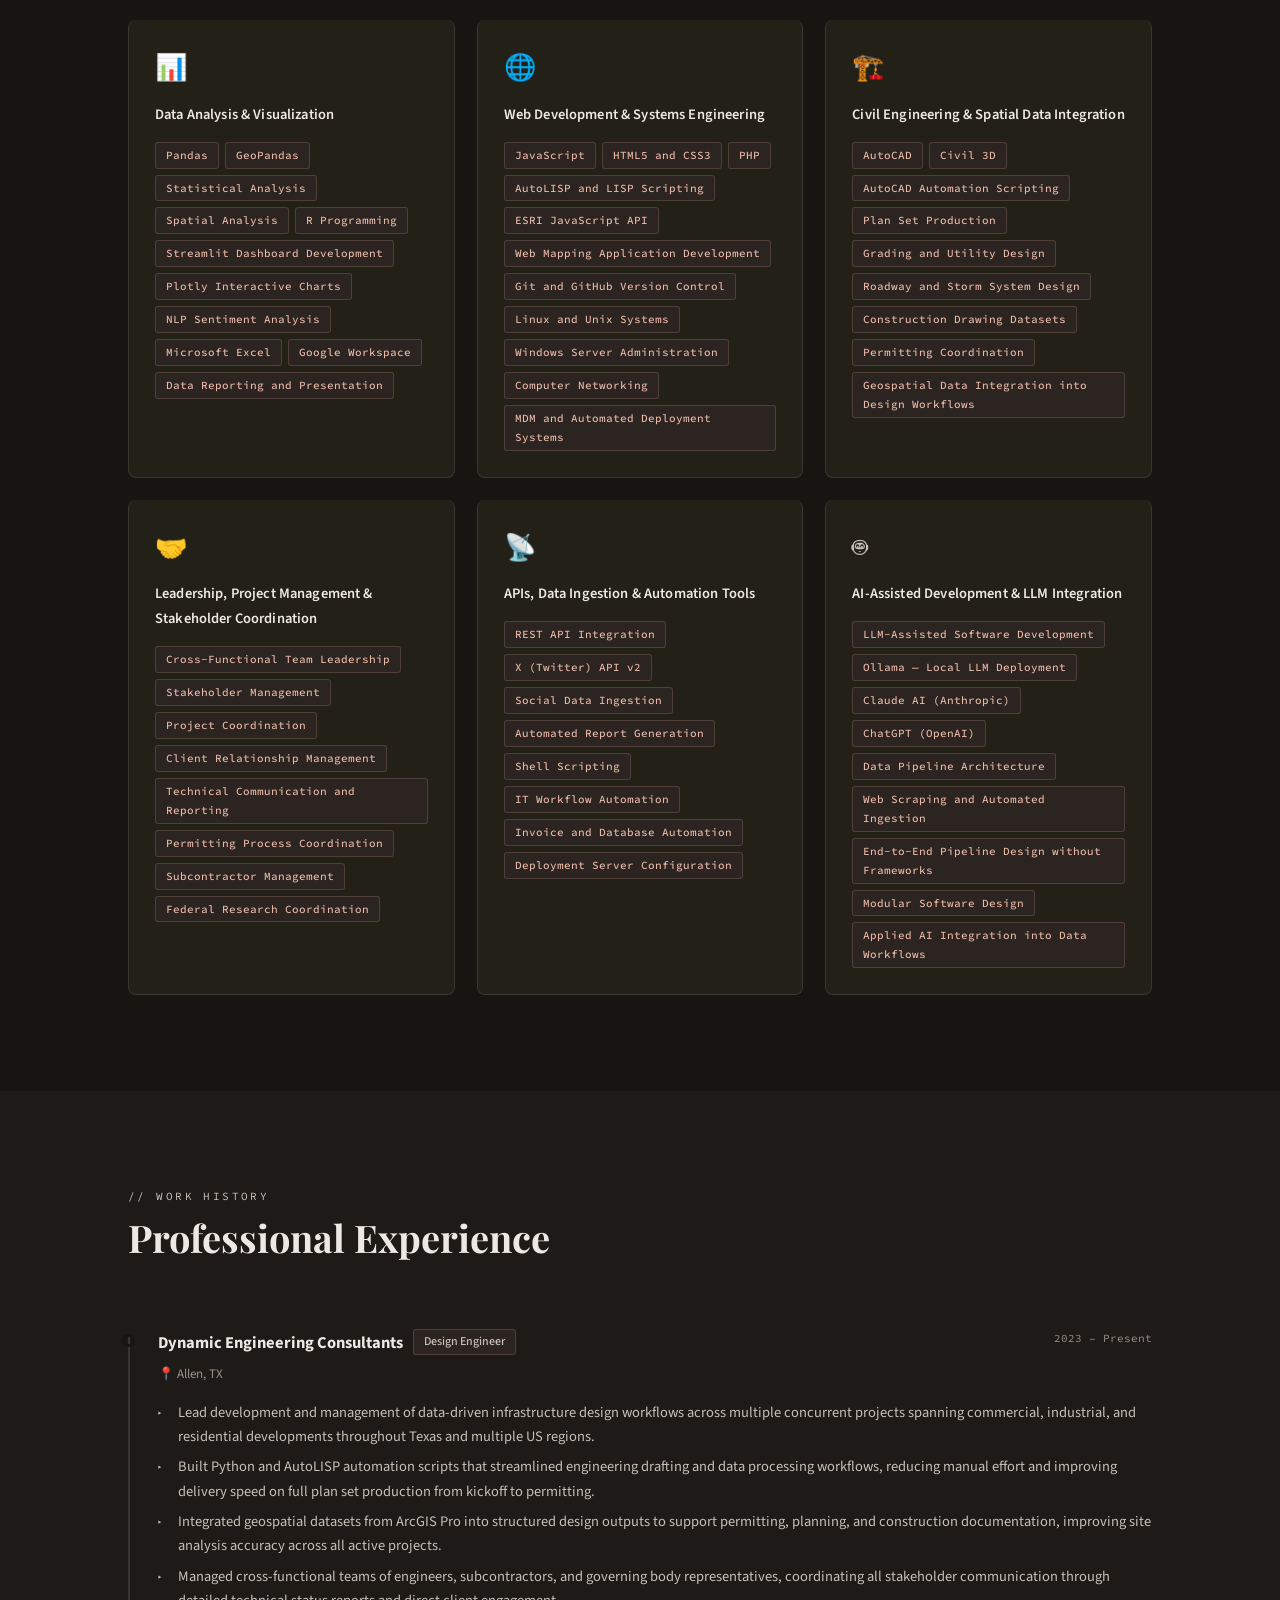
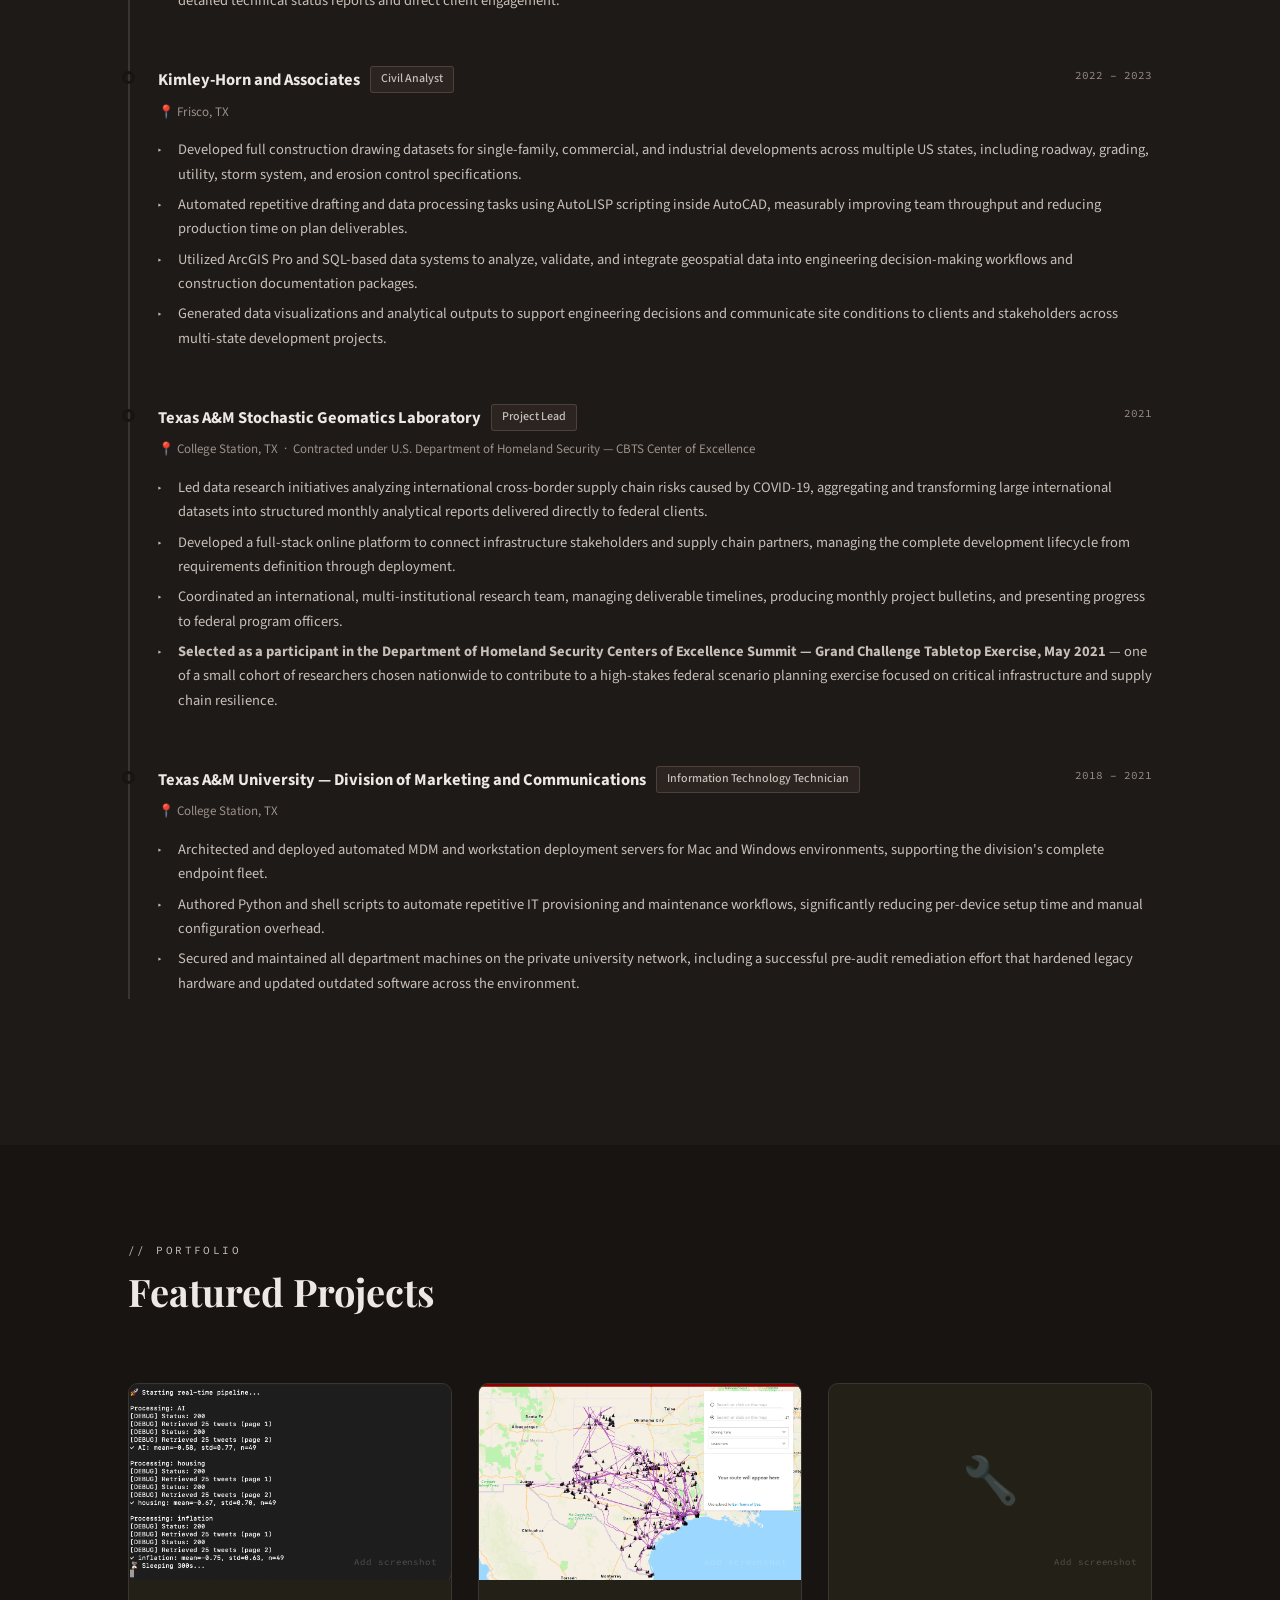
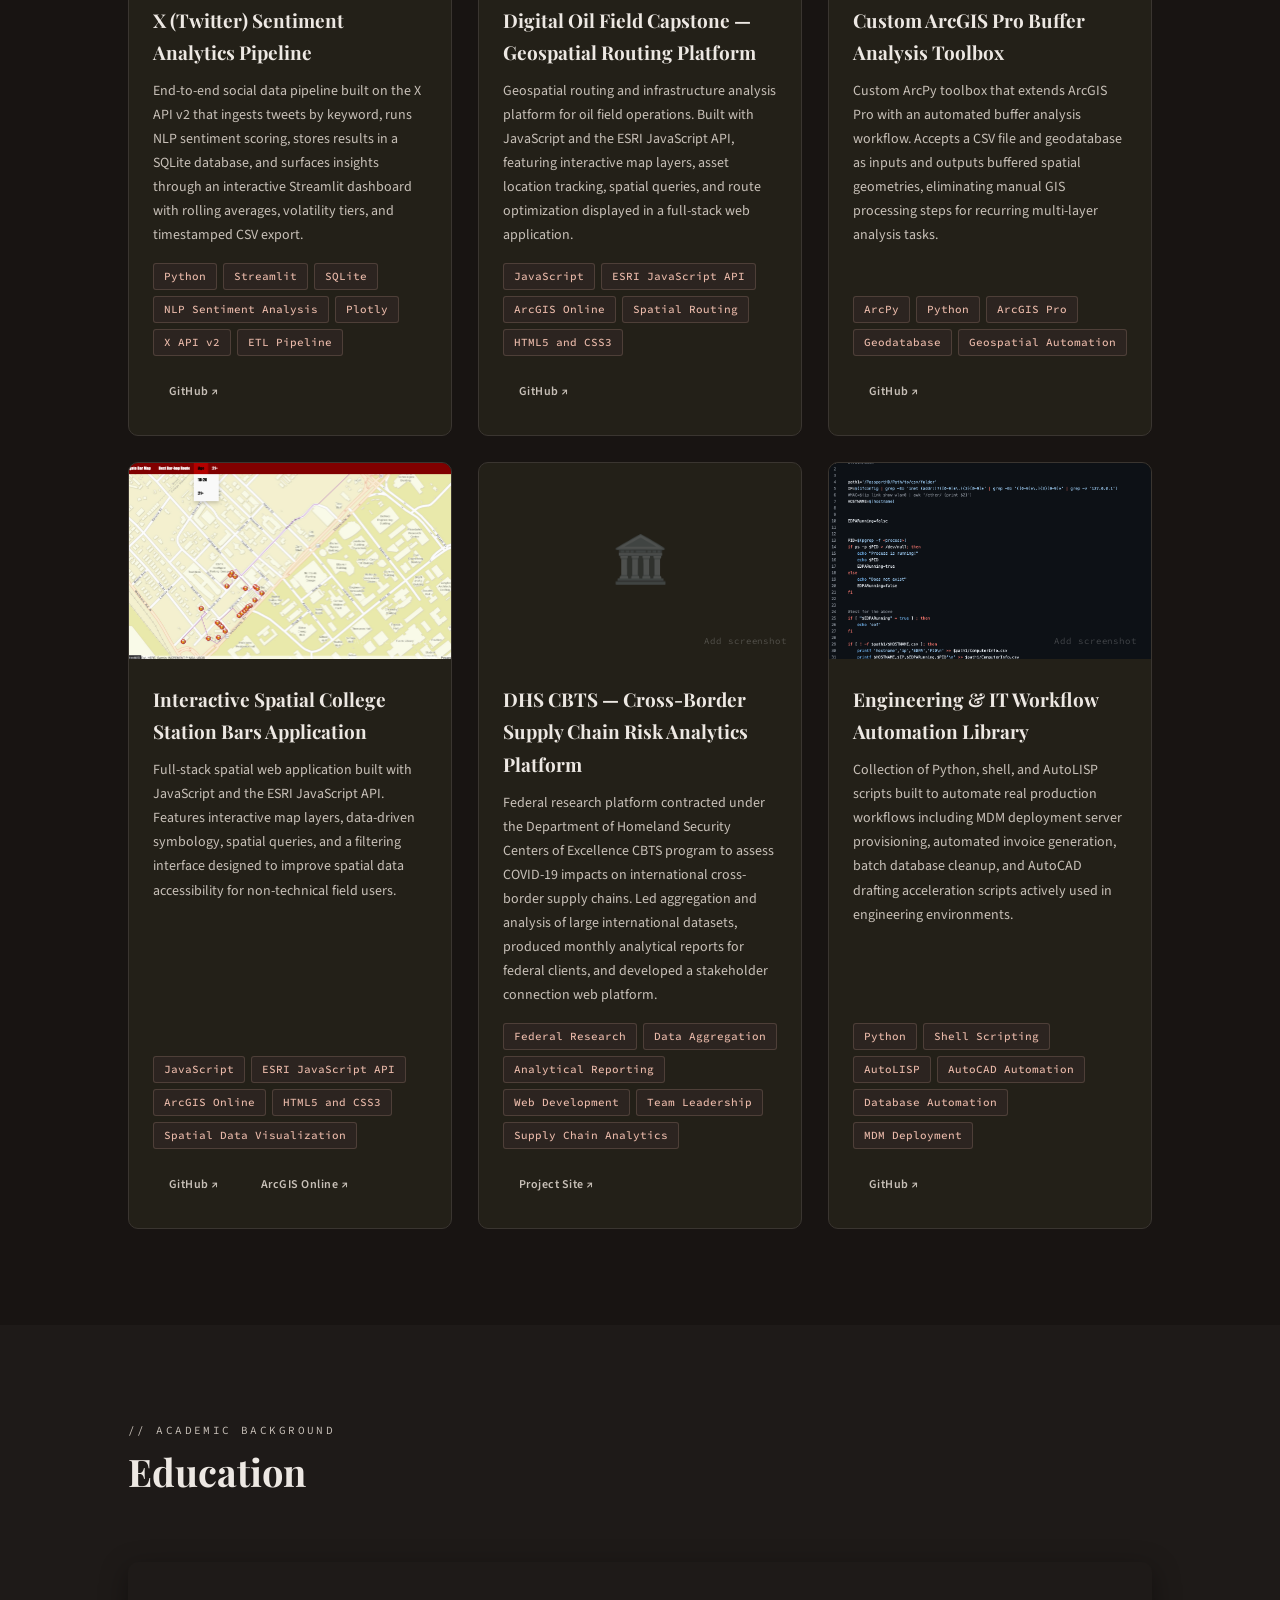
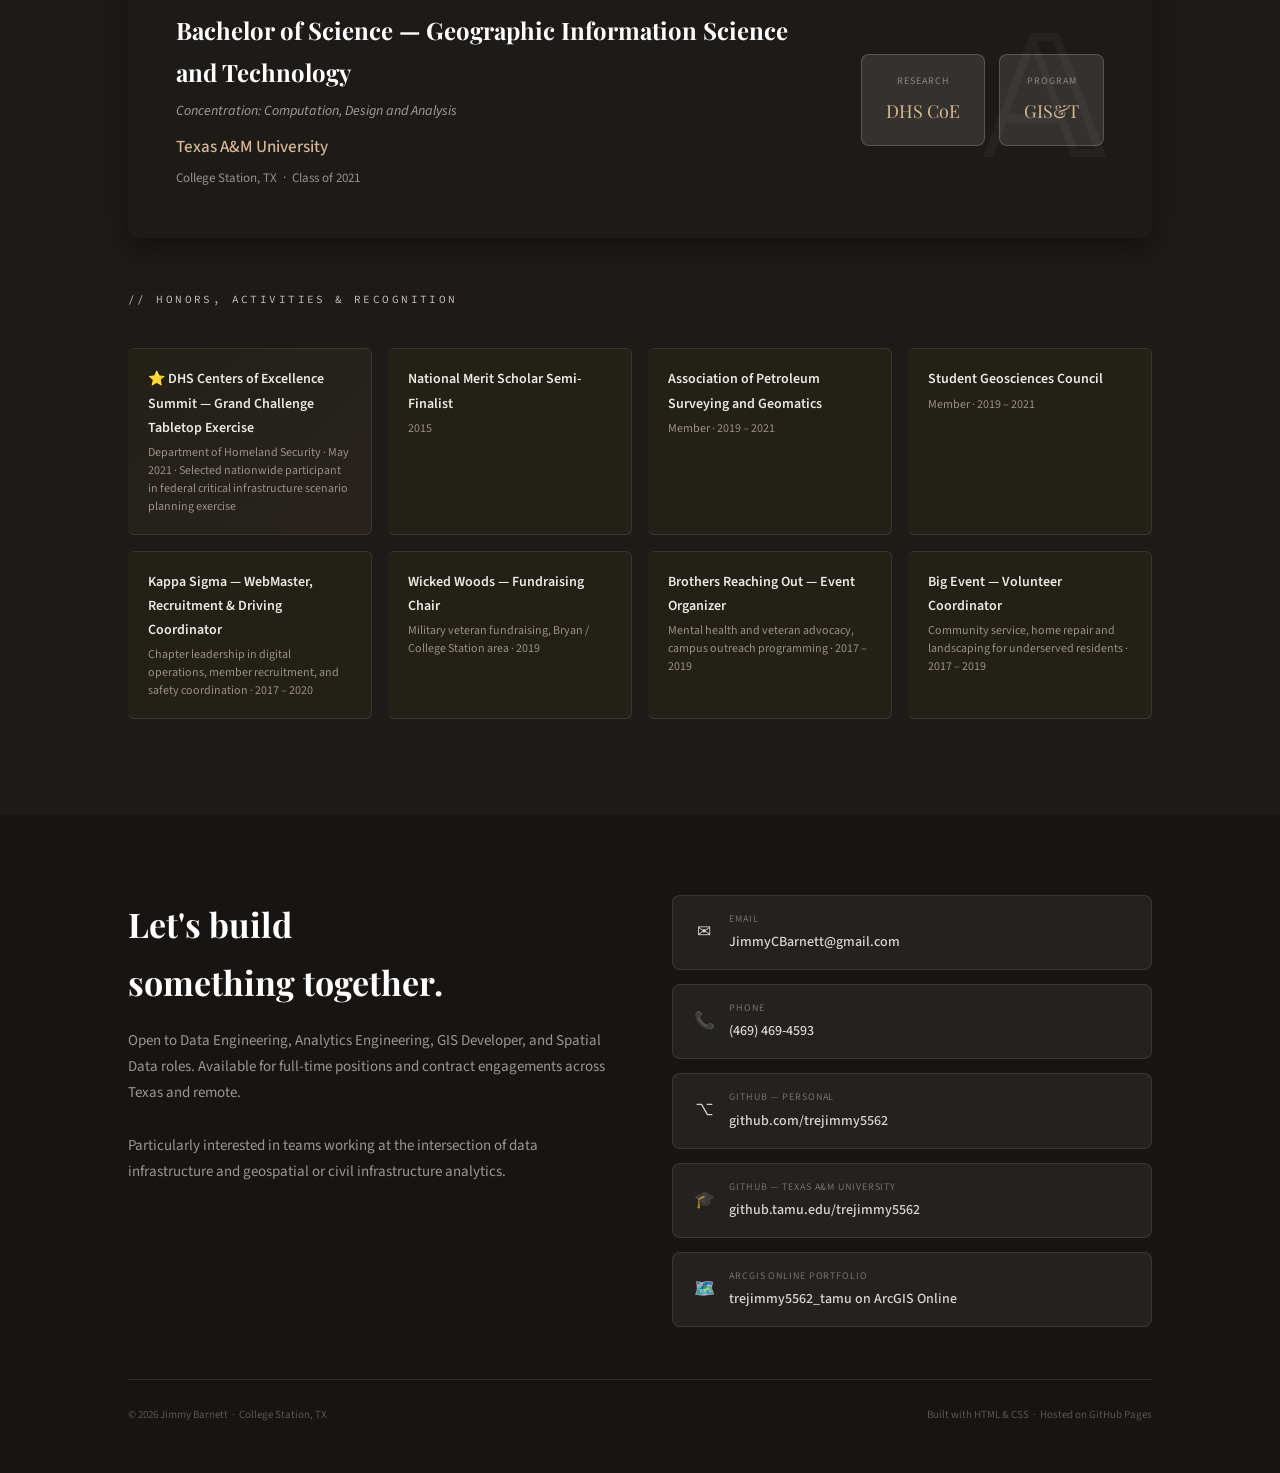
==== commit 56e81468: "edited screenshots for projects - test 2" ====
--- a/index.html
+++ b/index.html
@@ -638,7 +638,7 @@
 
 .project-img-placeholder {
   width: 100%;
-  height: 190px;
+  height: 196px;
   display: flex;
   align-items: center;
   justify-content: center;
@@ -647,6 +647,12 @@
   color: rgba(255, 255, 255, 0.25);
   position: relative;
   overflow: hidden;
+}
+
+.project-img-placeholder img {
+	width: 100%;
+	height: 100%;
+	object-fit: cover; /* or 'contain' */
 }
 
 .project-img-placeholder::after {
@@ -1400,7 +1406,7 @@
       </div>
 
       <div class="project-card">
-        <div class="project-img-placeholder"><img src="screenshots/ash_Script.png" alt="webmap">B</div>
+        <div class="project-img-placeholder"><img src="screenshots/Bash_Script.png" alt="webmap"></div>
         <!-- Replace with: <img src="screenshots/scripts.png" alt="Work Scripts" style="width:100%;height:190px;object-fit:cover;"> -->
         <div class="project-body">
           <h3 class="project-title">Engineering & IT Workflow Automation Library</h3>
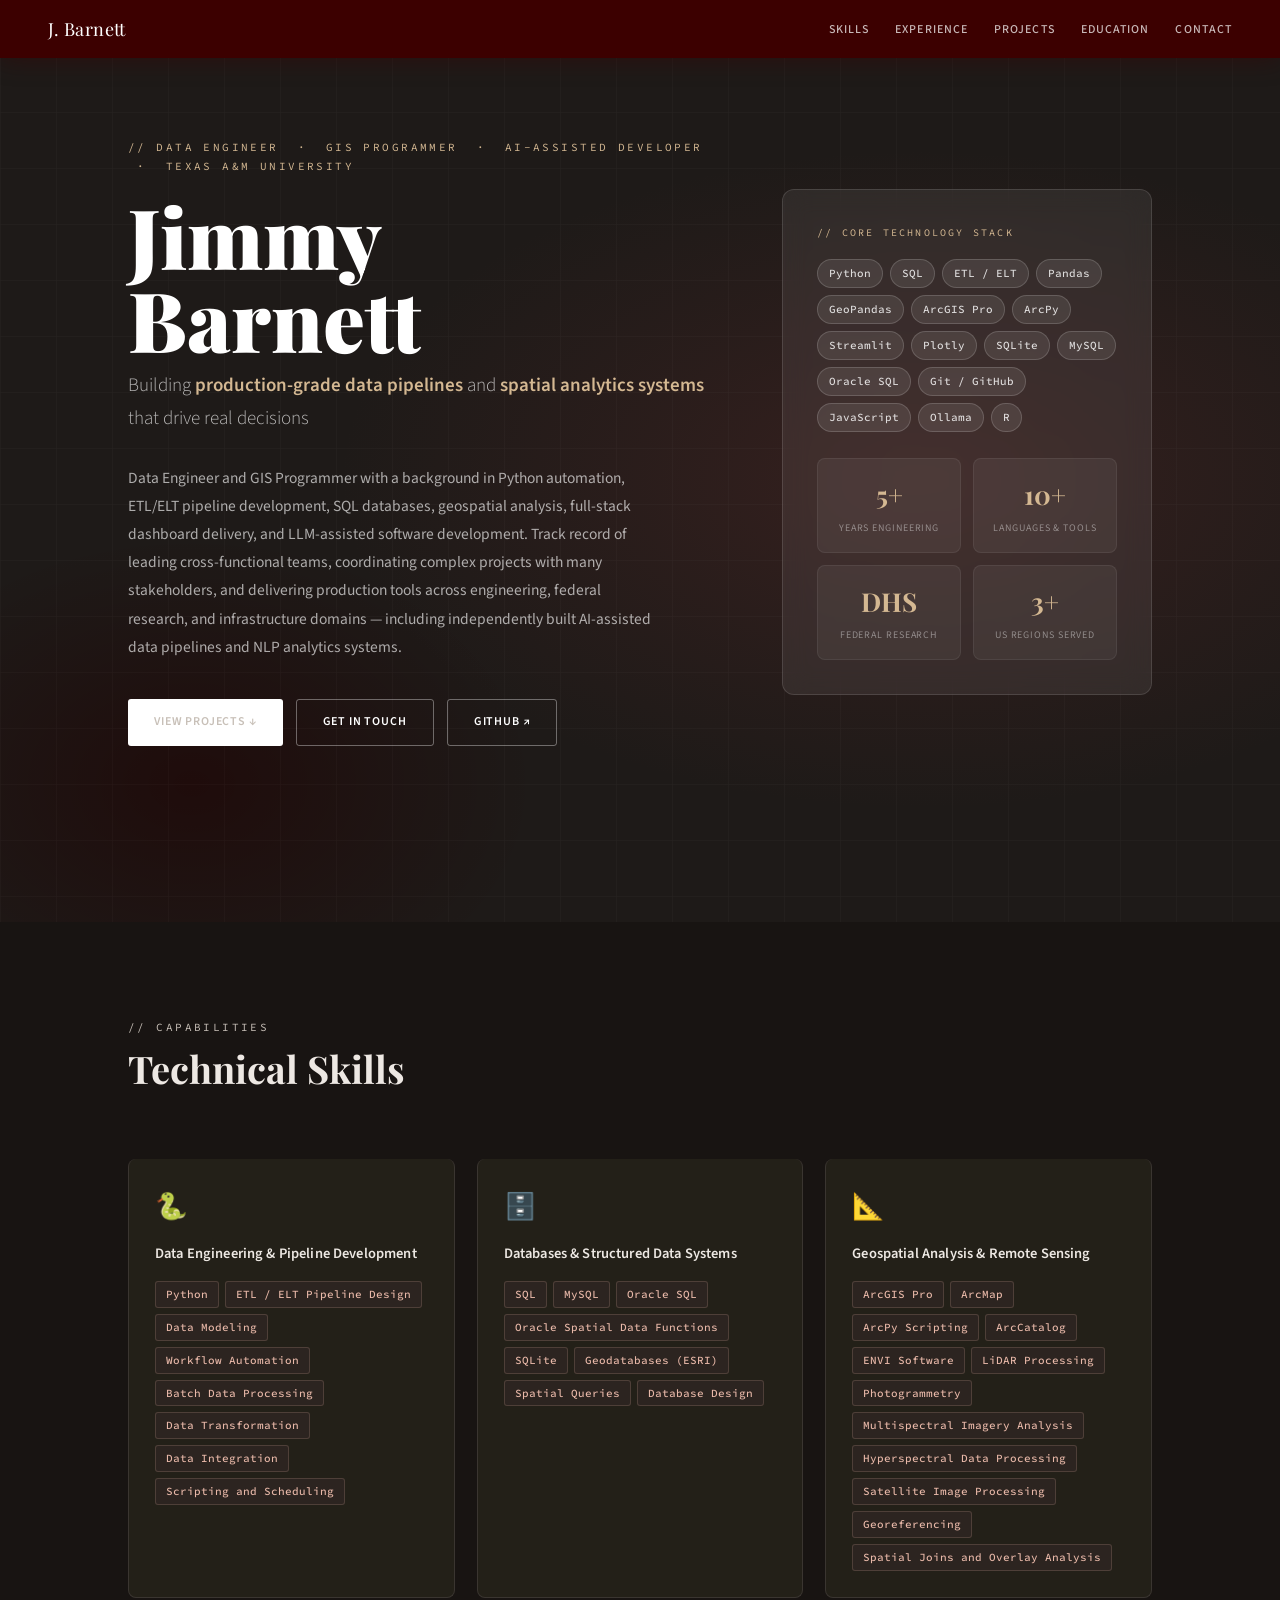
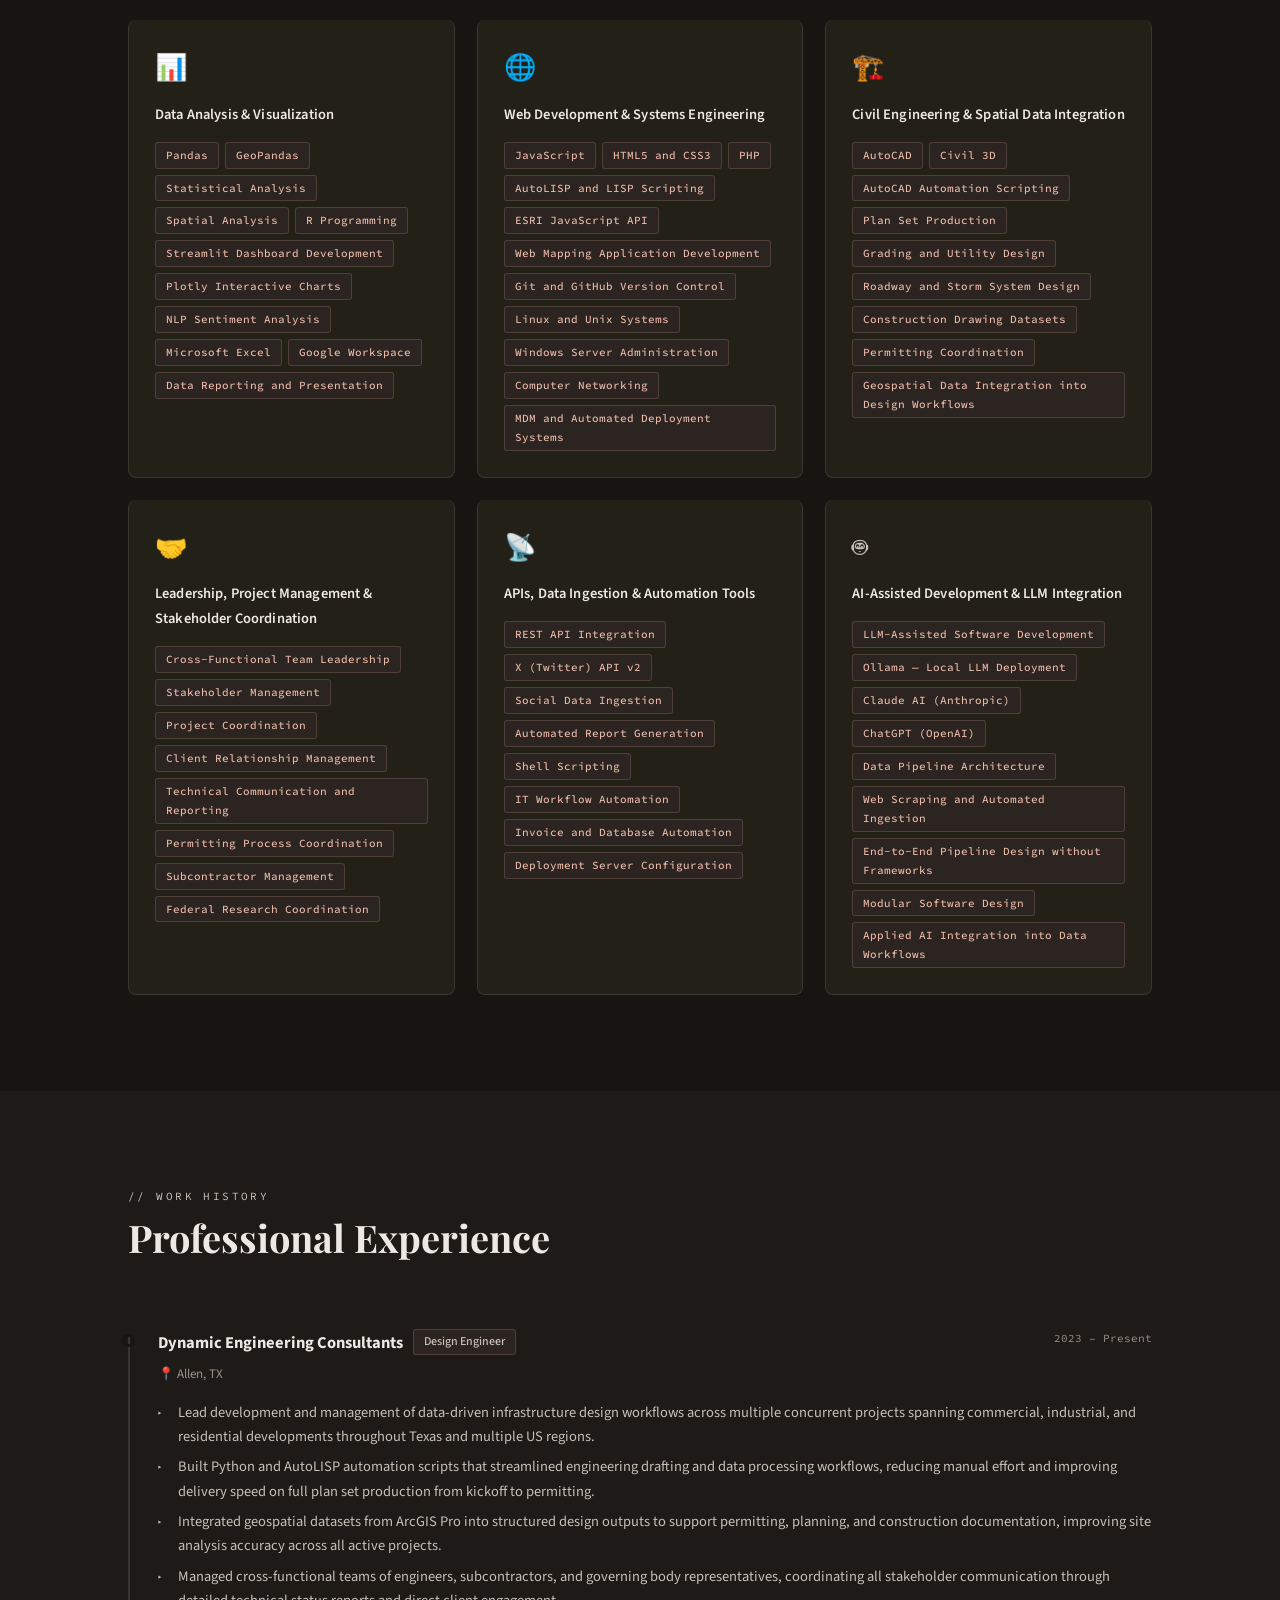
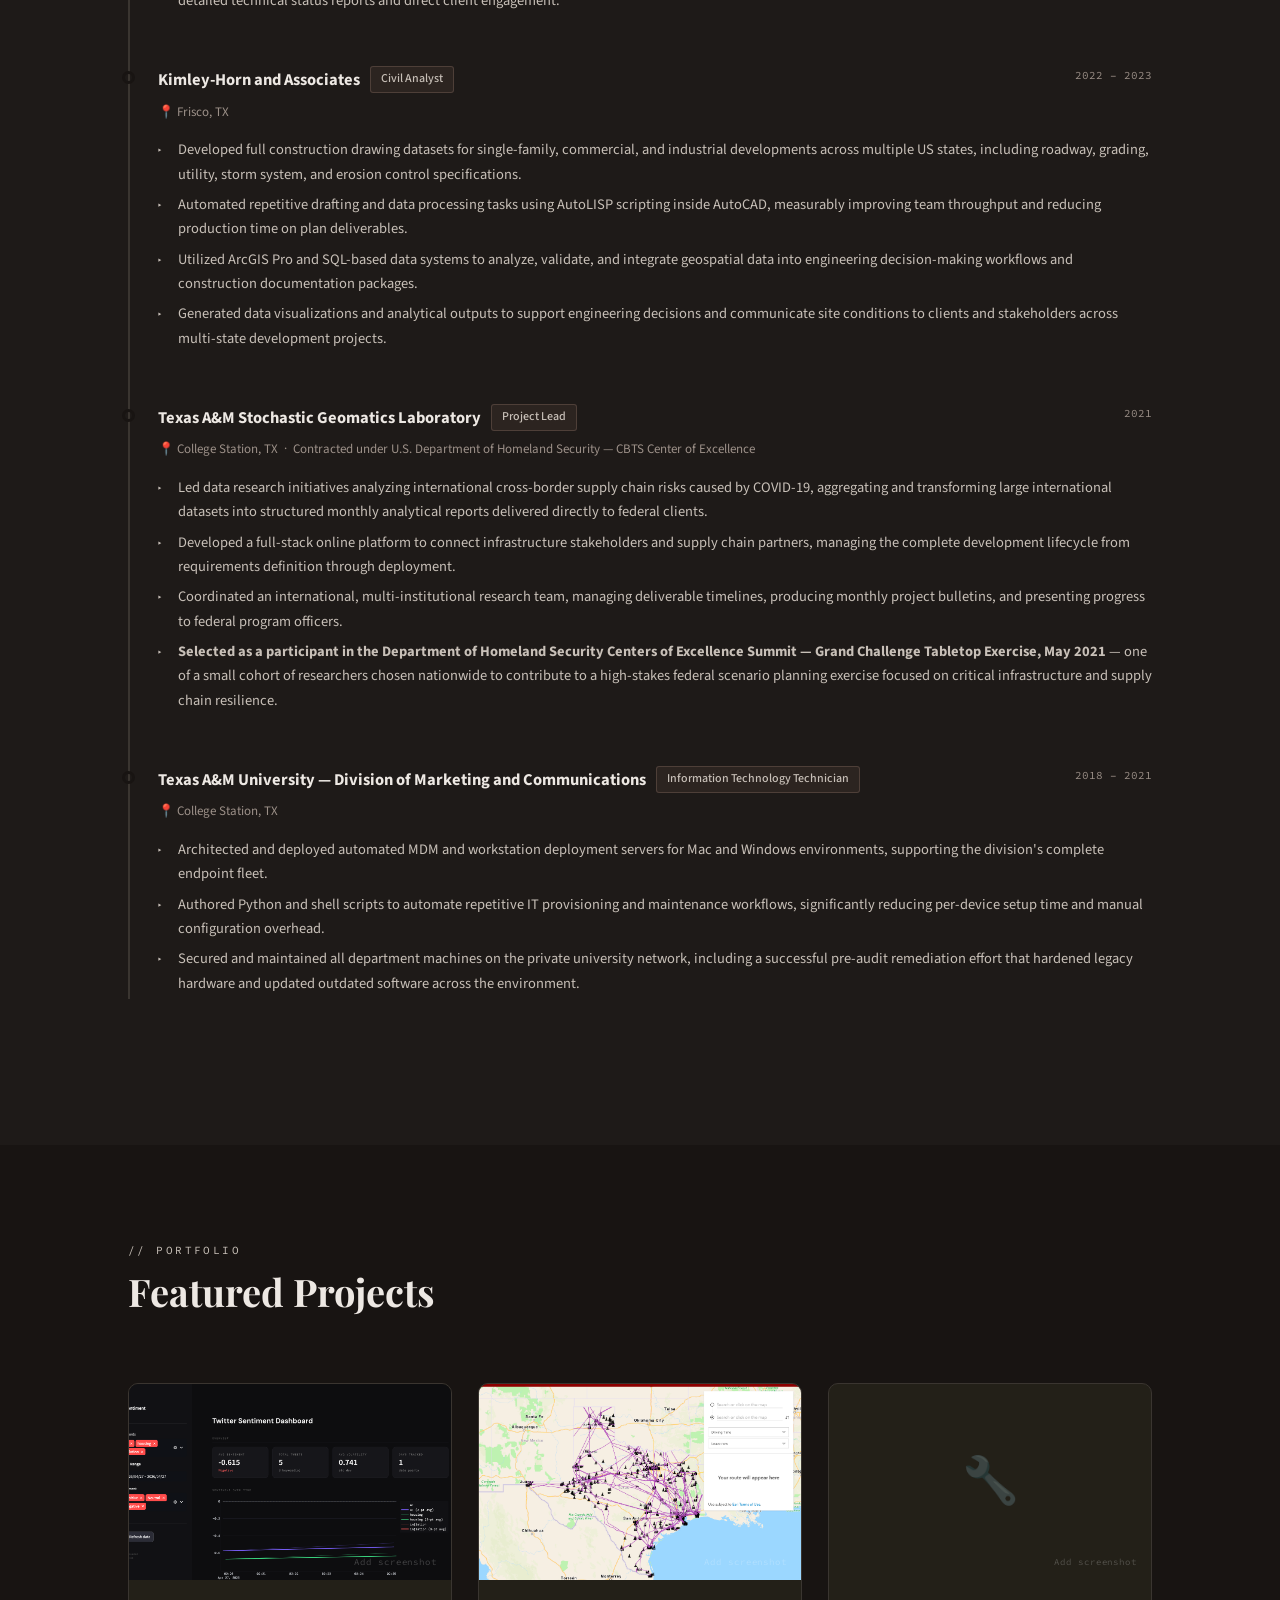
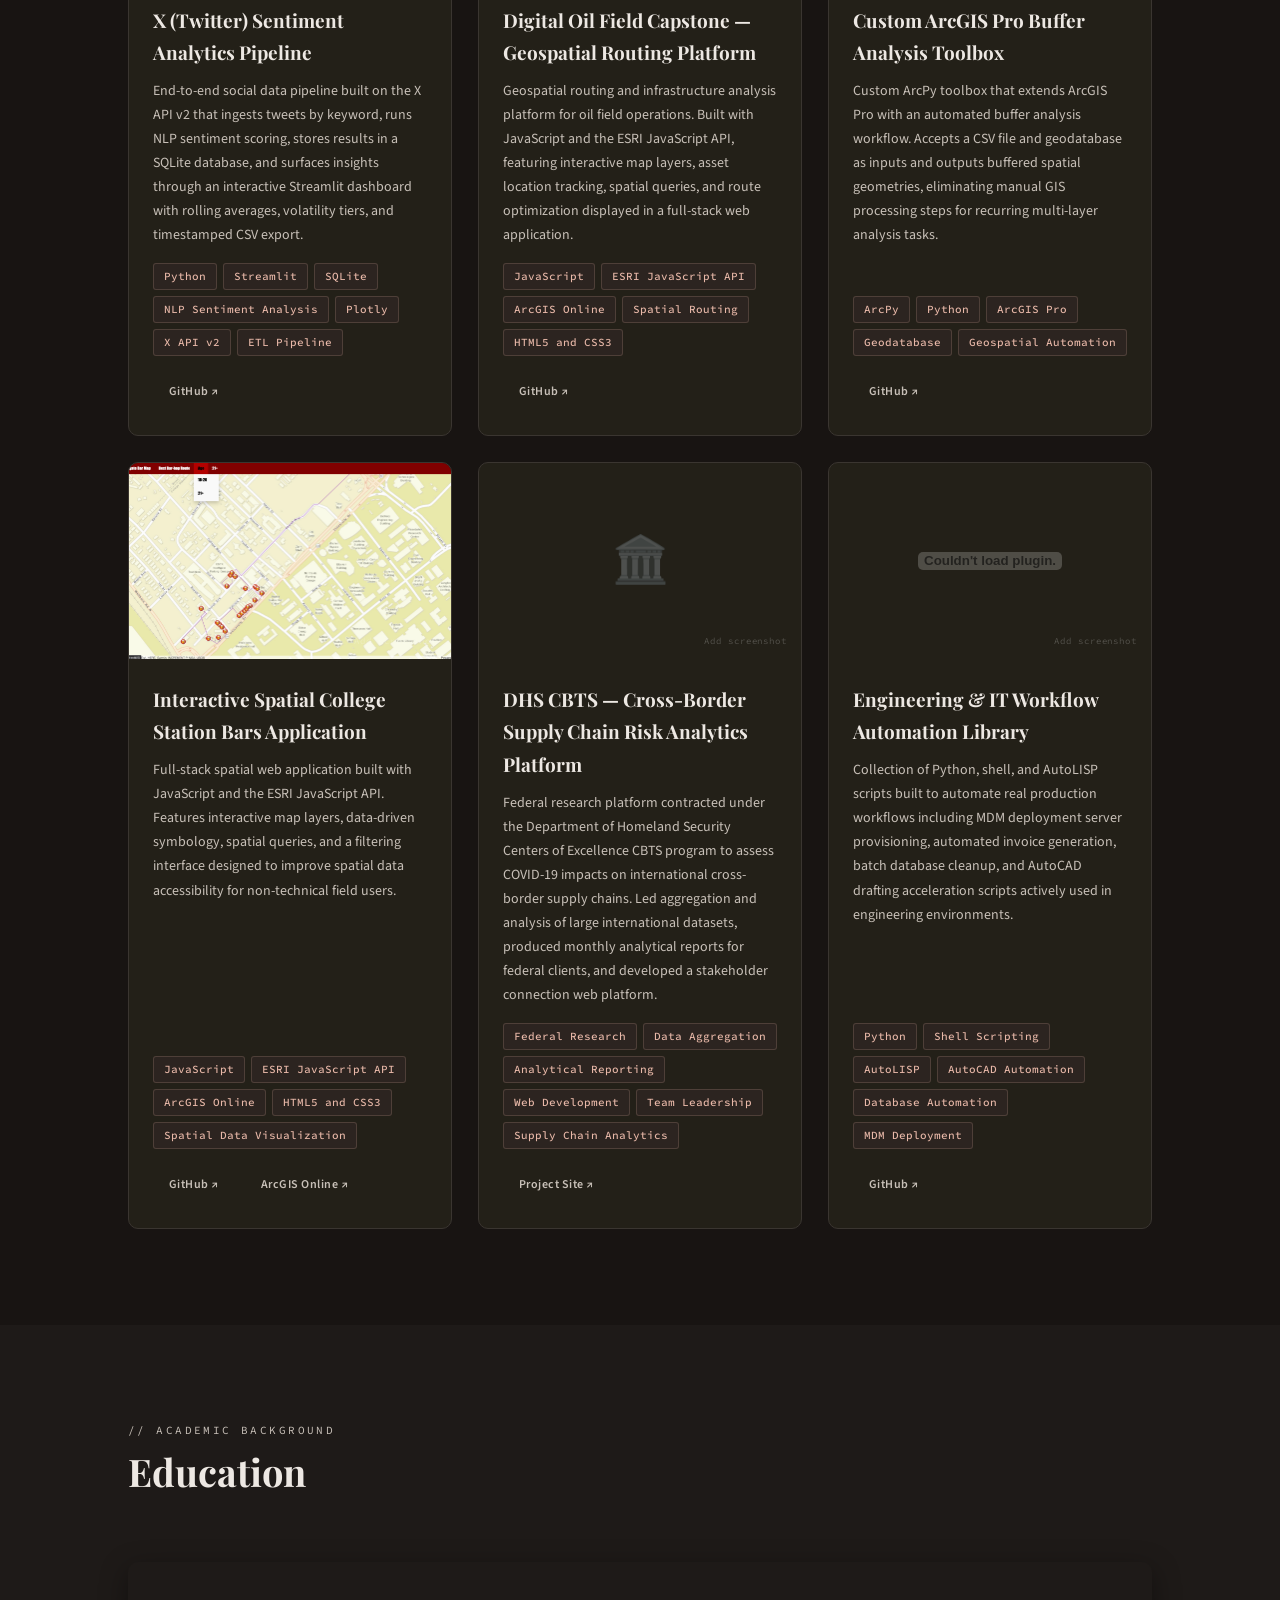
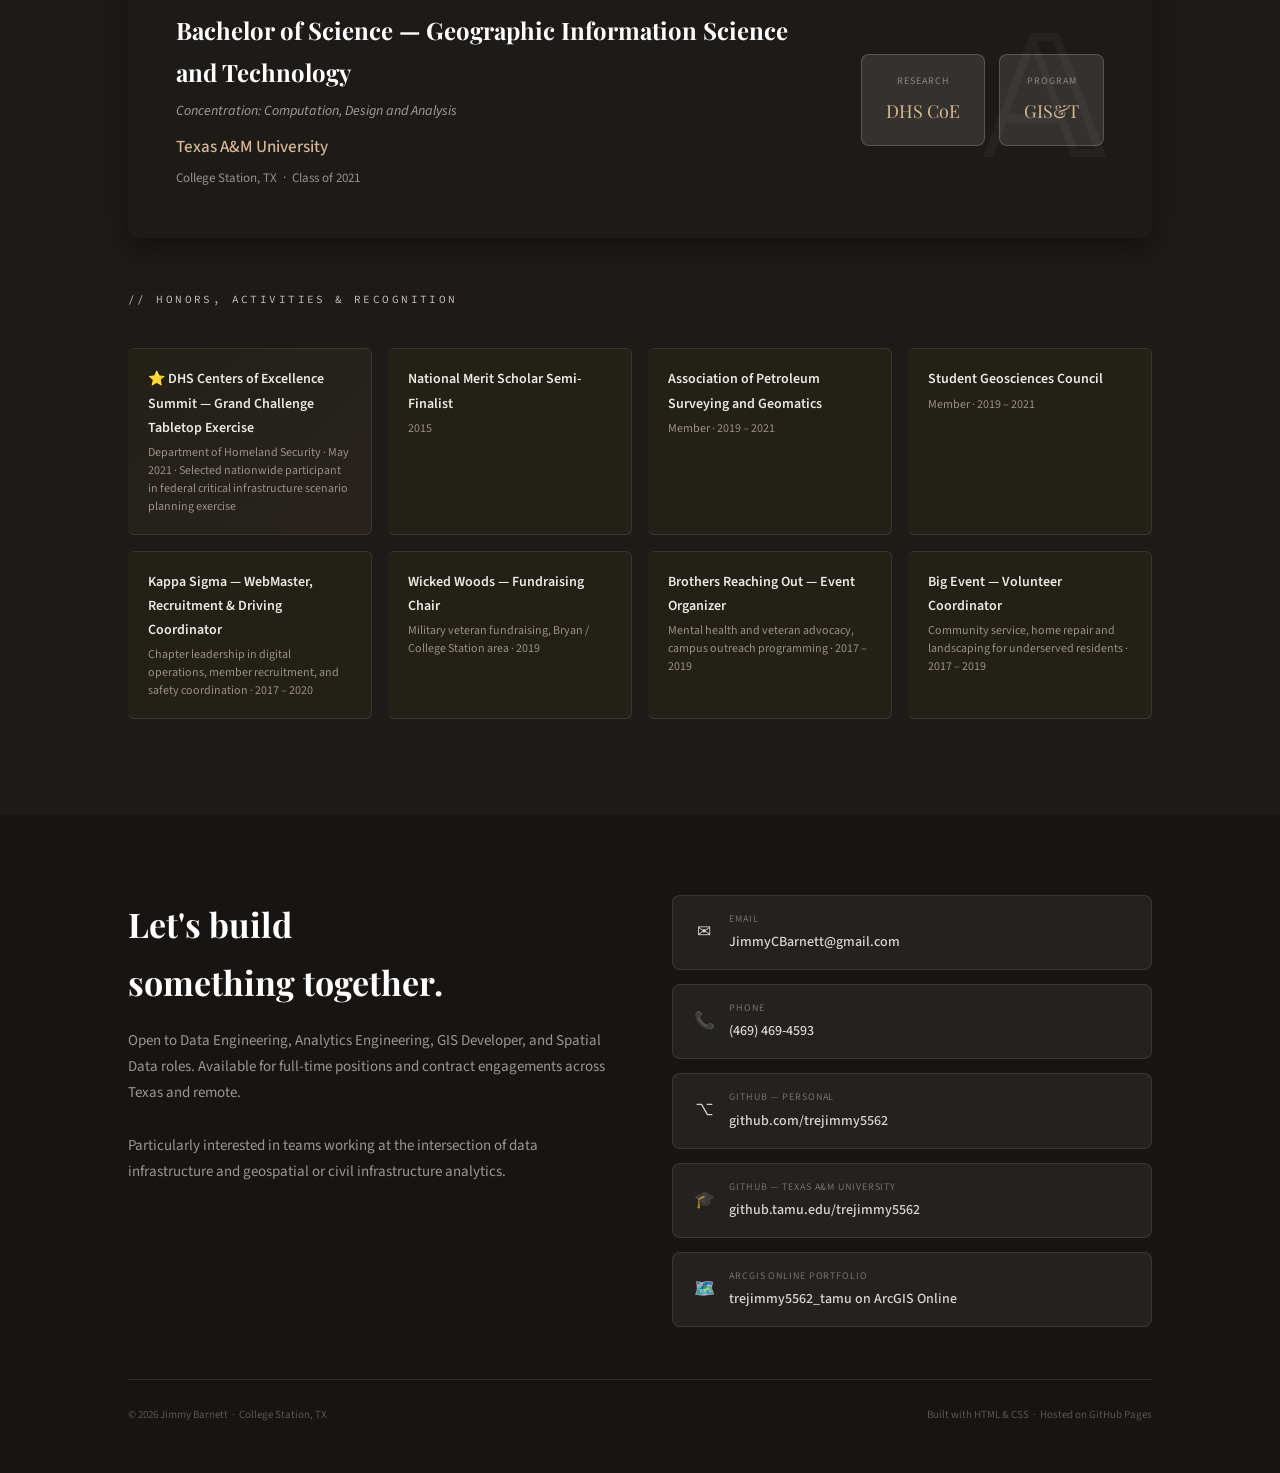
==== commit 01a63b7c: "revising one linked project arcgis maps addition" ====
--- a/index.html
+++ b/index.html
@@ -1307,7 +1307,7 @@
     <div class="projects-grid">
 
       <div class="project-card">
-        <div class="project-img-placeholder"><img src="screenshots/bot_running.png" alt="code"></div>
+        <div class="project-img-placeholder"><img src="screenshots/dashboard.png" alt="code"></div>
         <!-- Replace with: <img src="screenshots/sentiment_dashboard.png" alt="X Sentiment Dashboard" style="width:100%;height:190px;object-fit:cover;"> -->
         <div class="project-body">
           <h3 class="project-title">X (Twitter) Sentiment Analytics Pipeline</h3>
@@ -1406,7 +1406,7 @@
       </div>
 
       <div class="project-card">
-        <div class="project-img-placeholder"><img src="screenshots/Bash_Script.png" alt="webmap"></div>
+        <div class="project-img-placeholder"><embed src="screenshots/GraduatedSymbol.pdf" type="application/pdf" width="100%" height="100%" object-fit: cover;></div>
         <!-- Replace with: <img src="screenshots/scripts.png" alt="Work Scripts" style="width:100%;height:190px;object-fit:cover;"> -->
         <div class="project-body">
           <h3 class="project-title">Engineering & IT Workflow Automation Library</h3>
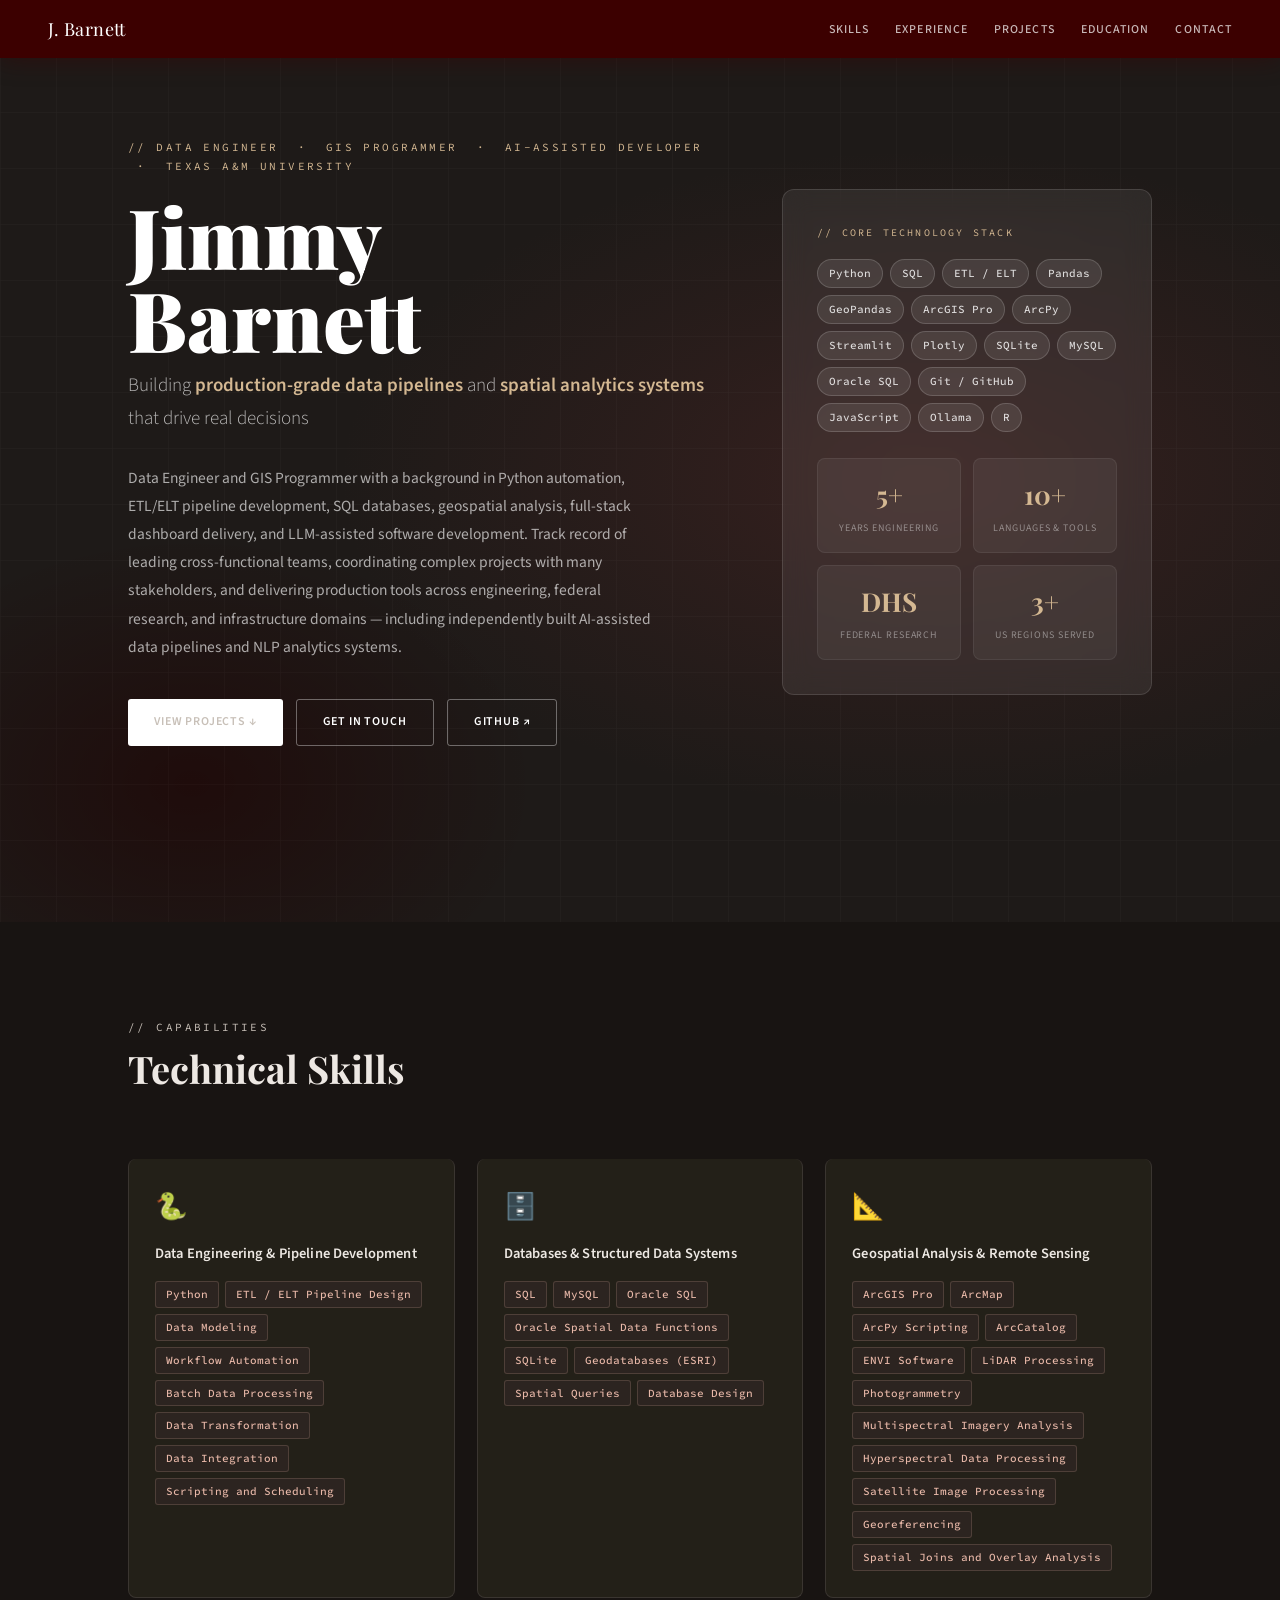
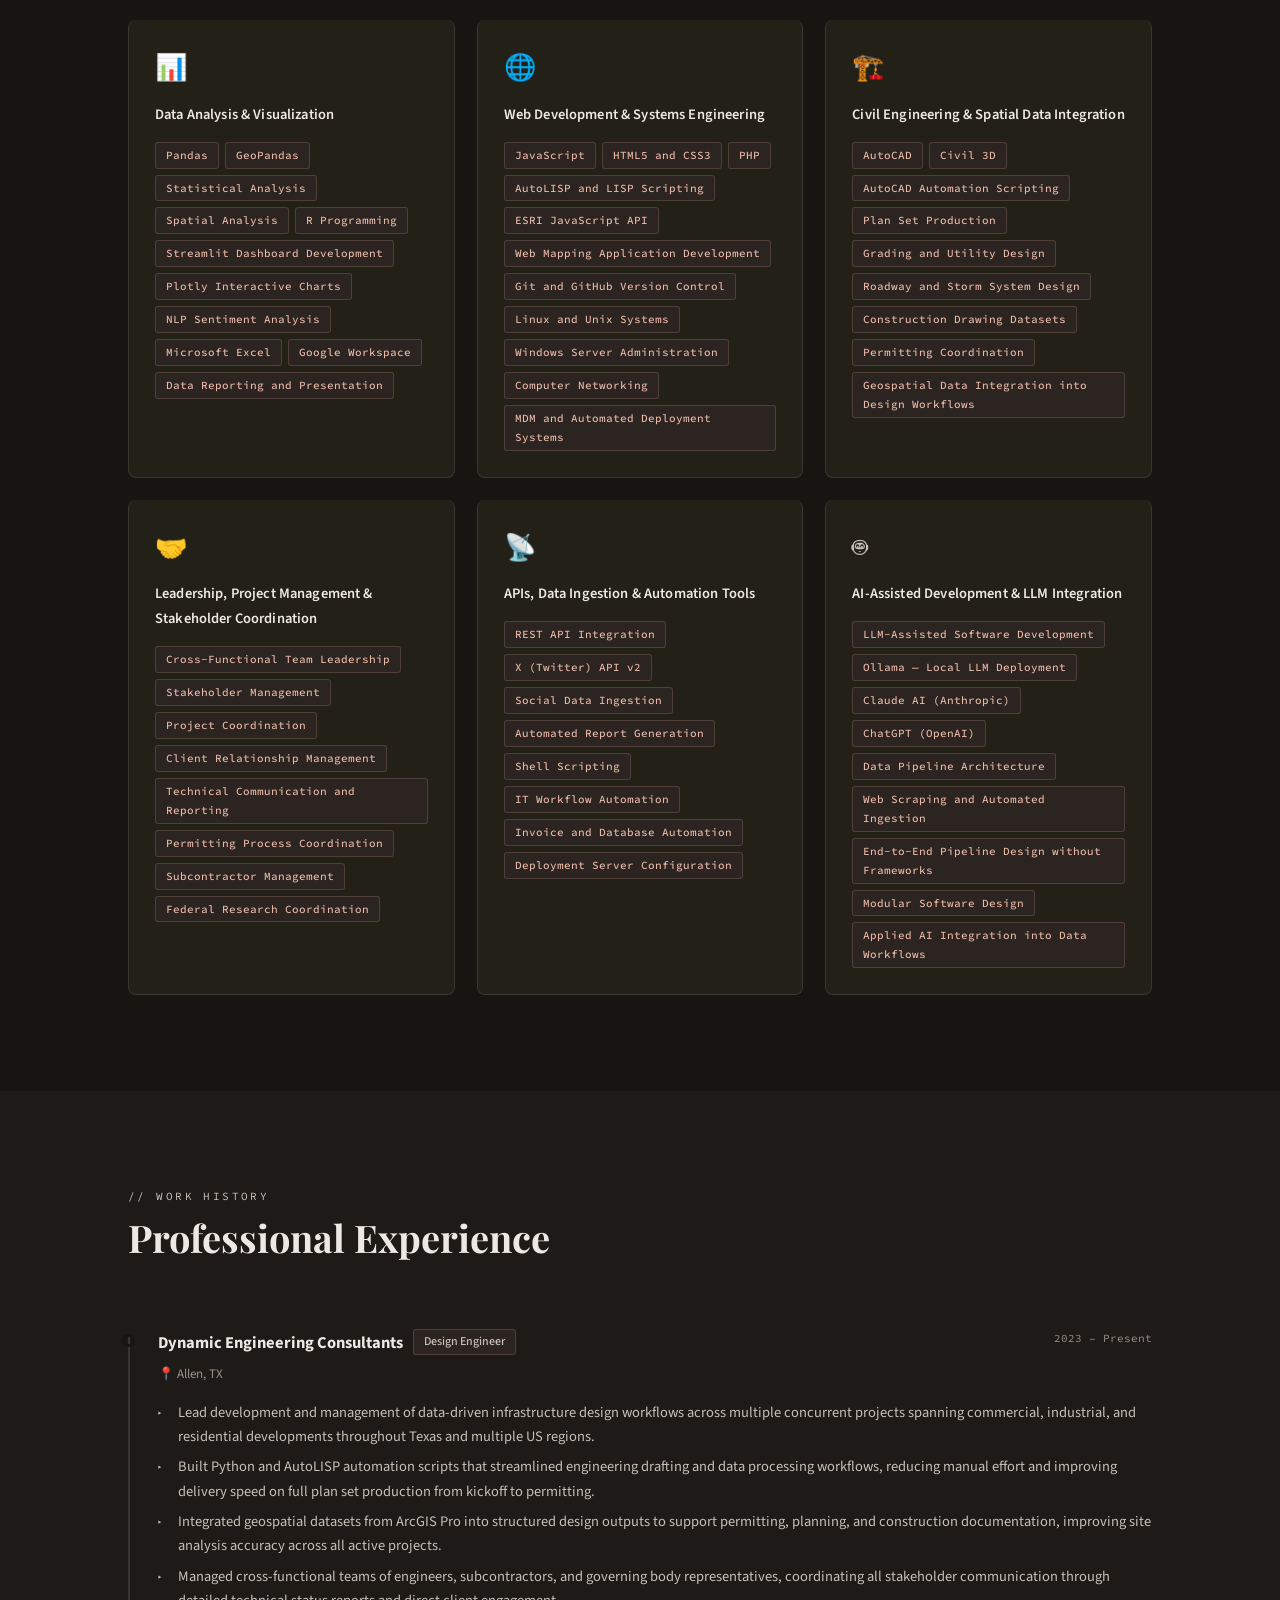
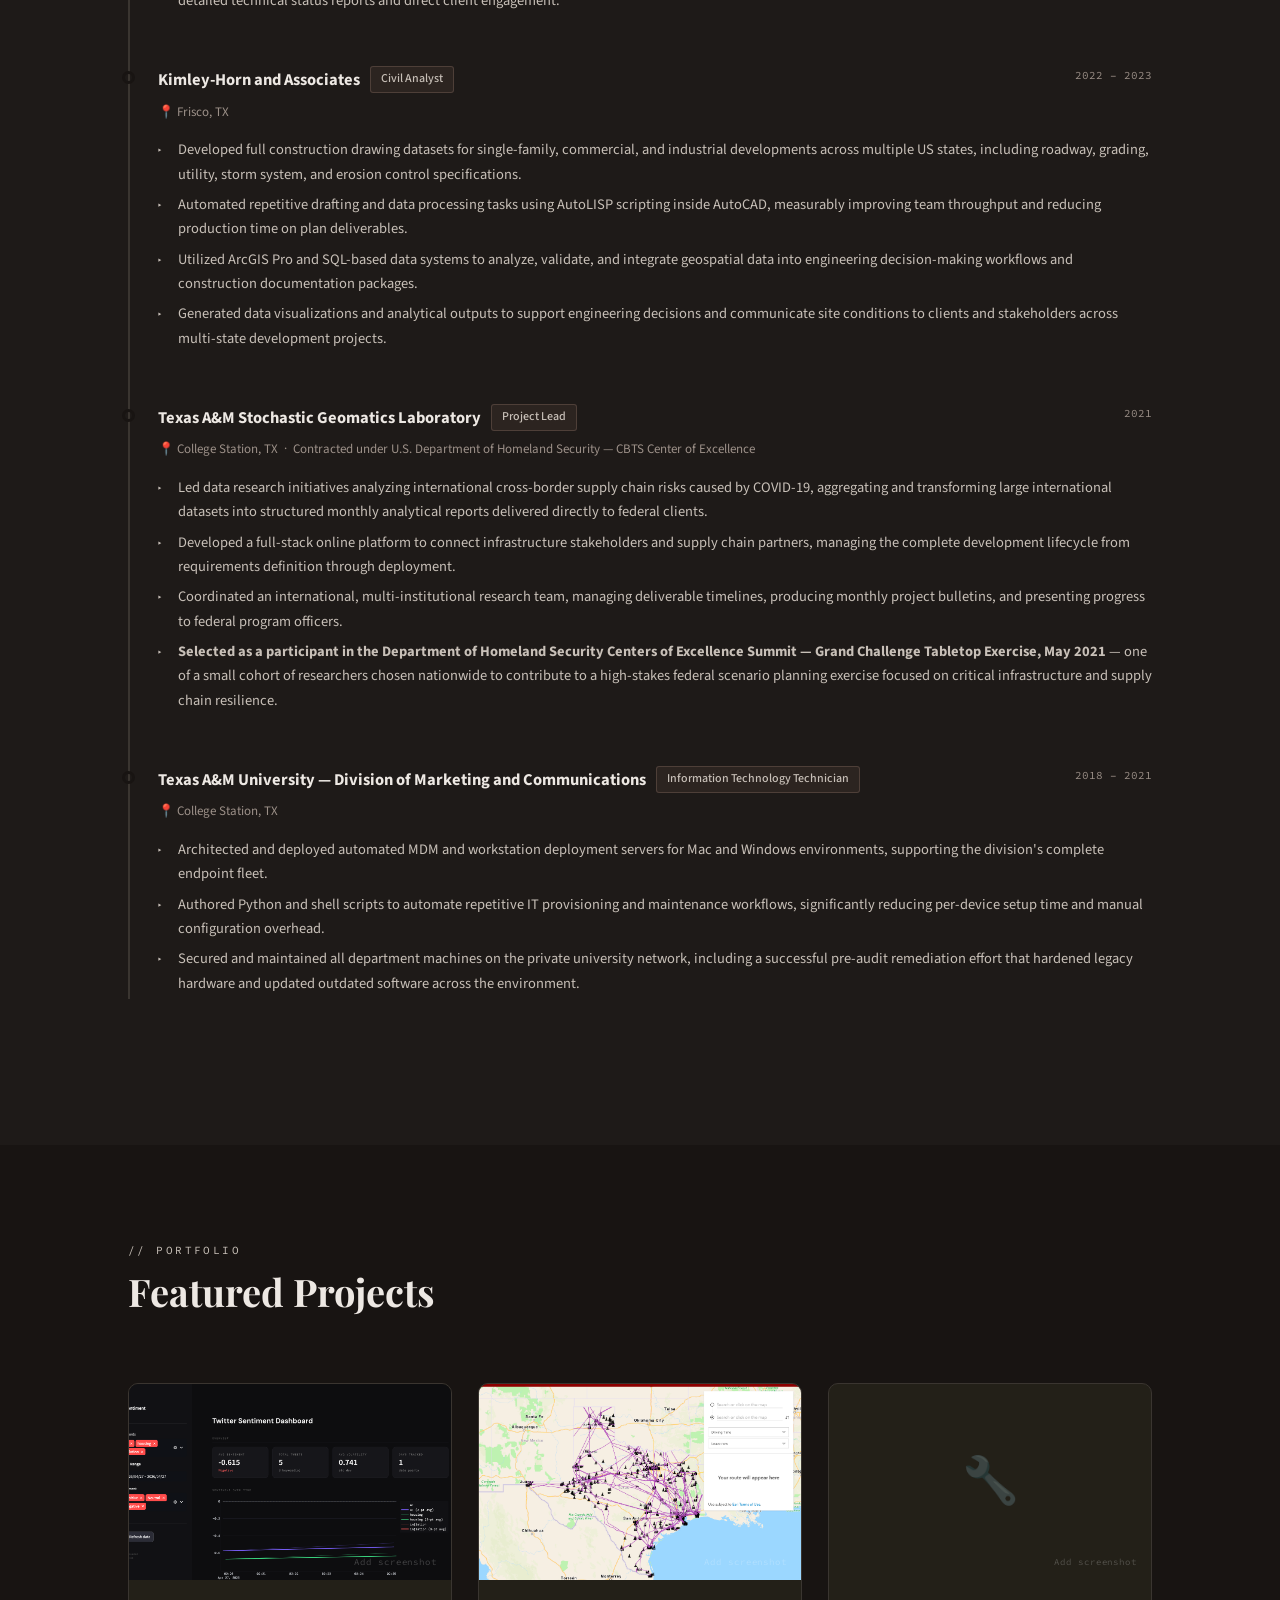
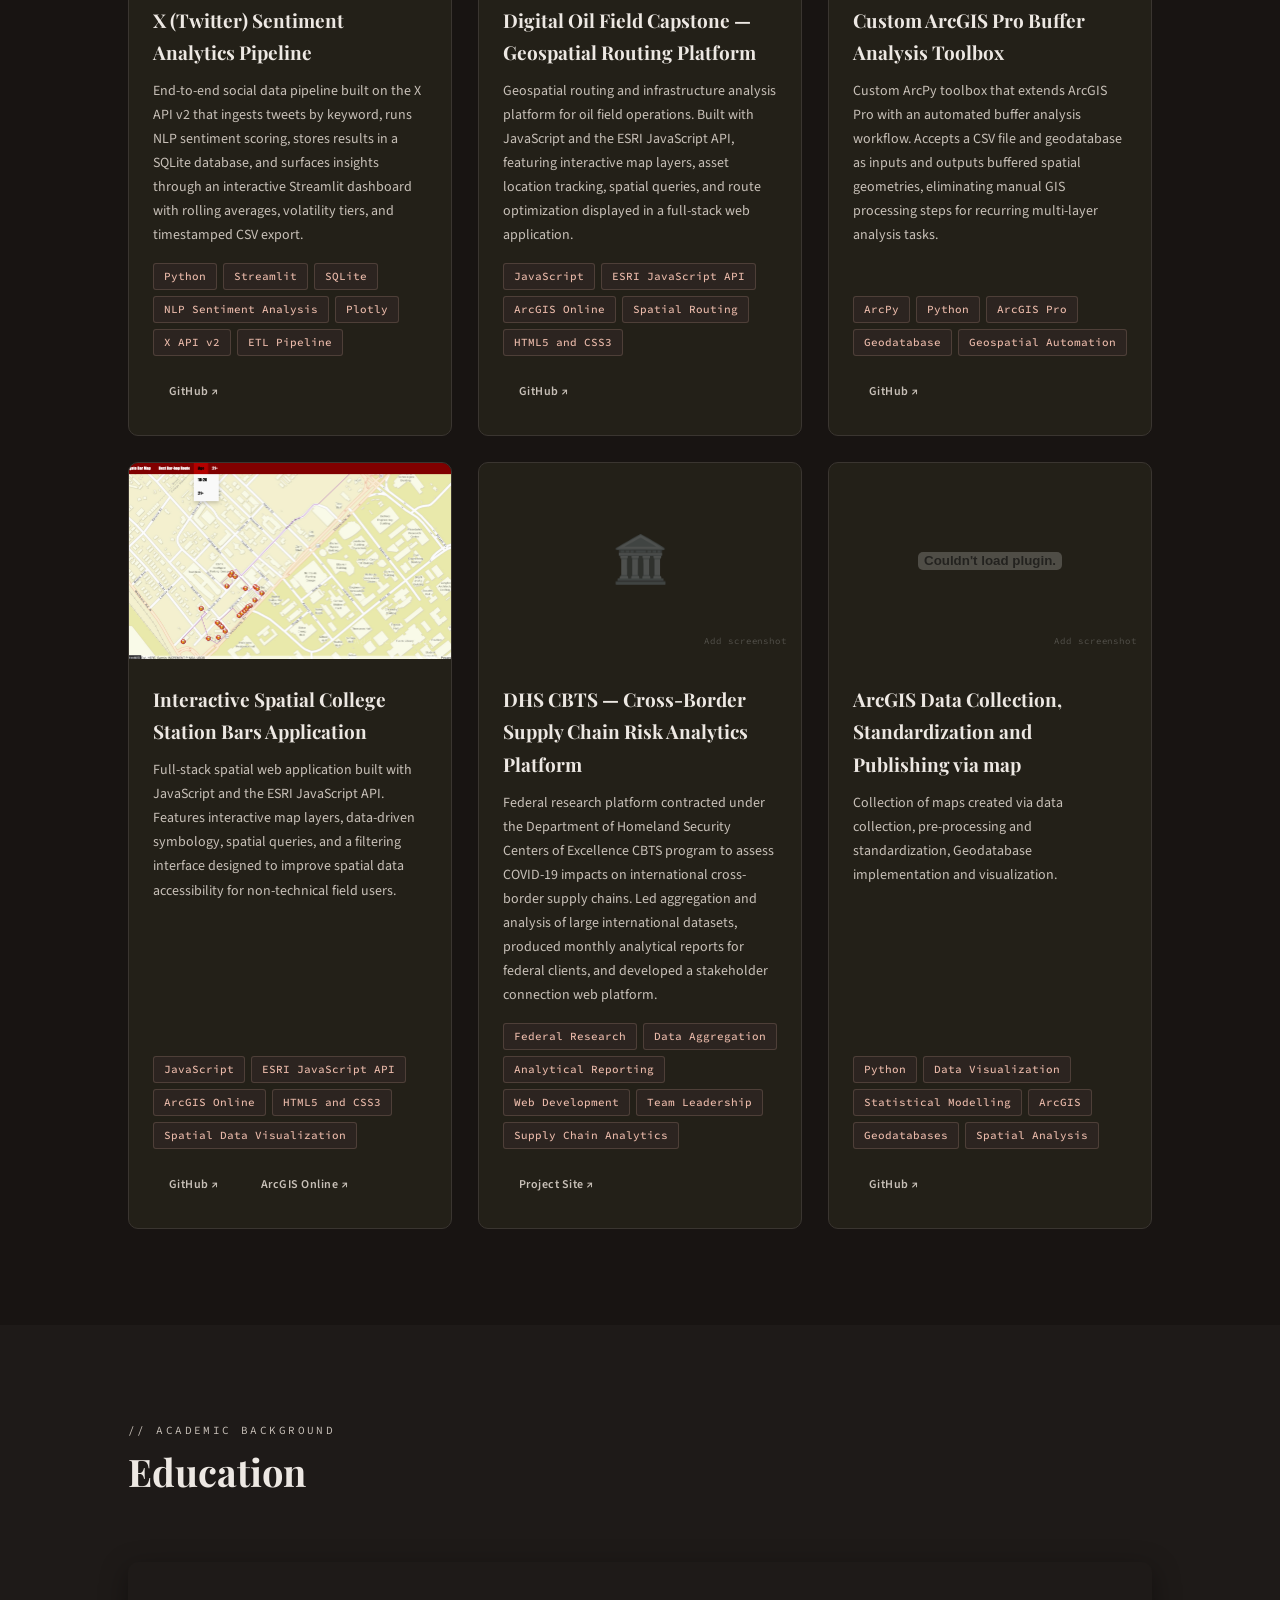
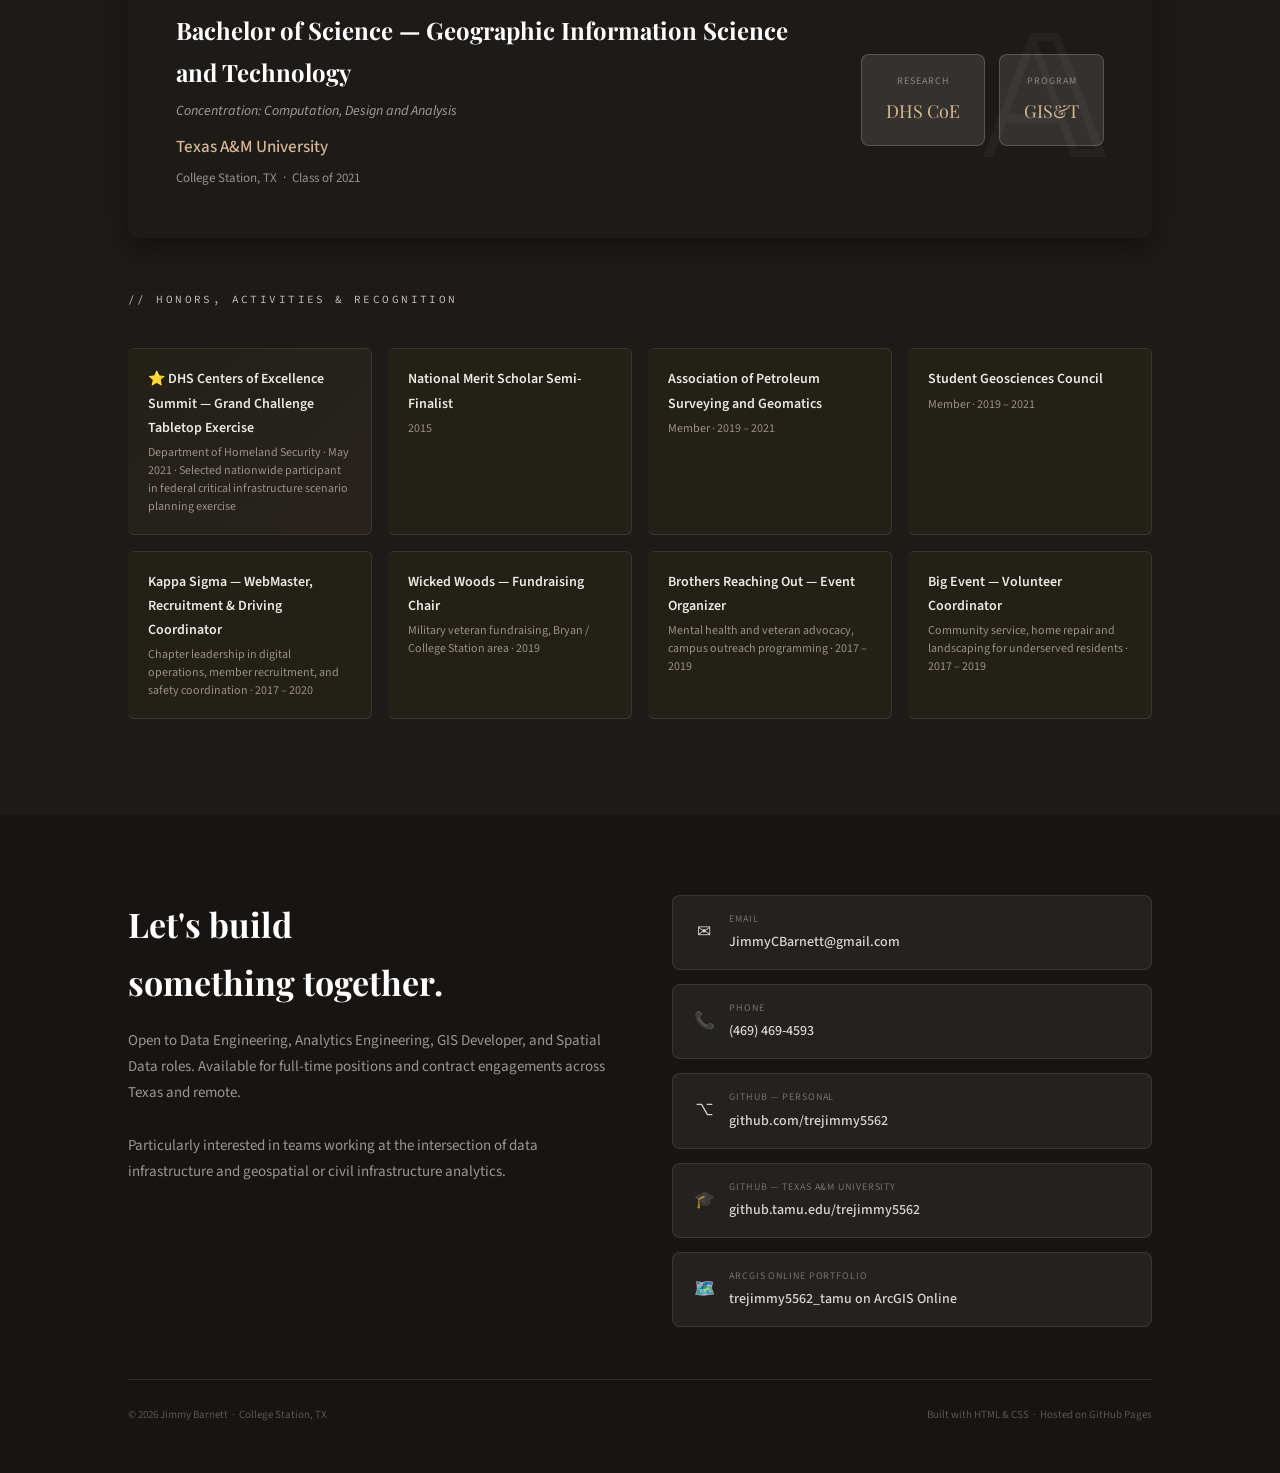
==== commit 6e3fe814: "added webmaps" ====
--- a/index.html
+++ b/index.html
@@ -1409,18 +1409,18 @@
         <div class="project-img-placeholder"><embed src="screenshots/GraduatedSymbol.pdf" type="application/pdf" width="100%" height="100%" object-fit: cover;></div>
         <!-- Replace with: <img src="screenshots/scripts.png" alt="Work Scripts" style="width:100%;height:190px;object-fit:cover;"> -->
         <div class="project-body">
-          <h3 class="project-title">Engineering & IT Workflow Automation Library</h3>
-          <p class="project-desc">Collection of Python, shell, and AutoLISP scripts built to automate real production workflows including MDM deployment server provisioning, automated invoice generation, batch database cleanup, and AutoCAD drafting acceleration scripts actively used in engineering environments.</p>
+          <h3 class="project-title">ArcGIS Data Collection, Standardization and Publishing via map</h3>
+          <p class="project-desc">Collection of maps created via data collection, pre-processing and standardization, Geodatabase implementation and visualization.</p>
           <div class="project-tags">
             <span class="tag">Python</span>
-            <span class="tag">Shell Scripting</span>
-            <span class="tag">AutoLISP</span>
-            <span class="tag">AutoCAD Automation</span>
-            <span class="tag">Database Automation</span>
-            <span class="tag">MDM Deployment</span>
+            <span class="tag">Data Visualization</span>
+            <span class="tag">Statistical Modelling</span>
+            <span class="tag">ArcGIS</span>
+            <span class="tag">Geodatabases</span>
+            <span class="tag">Spatial Analysis</span>
           </div>
           <div class="project-link-row">
-            <a href="https://github.com/trejimmy5562/WorkScripts" class="project-link" target="_blank">GitHub ↗</a>
+            <a href="https://github.com/trejimmy5562/ArcGIS-maps" class="project-link" target="_blank">GitHub ↗</a>
           </div>
         </div>
       </div>
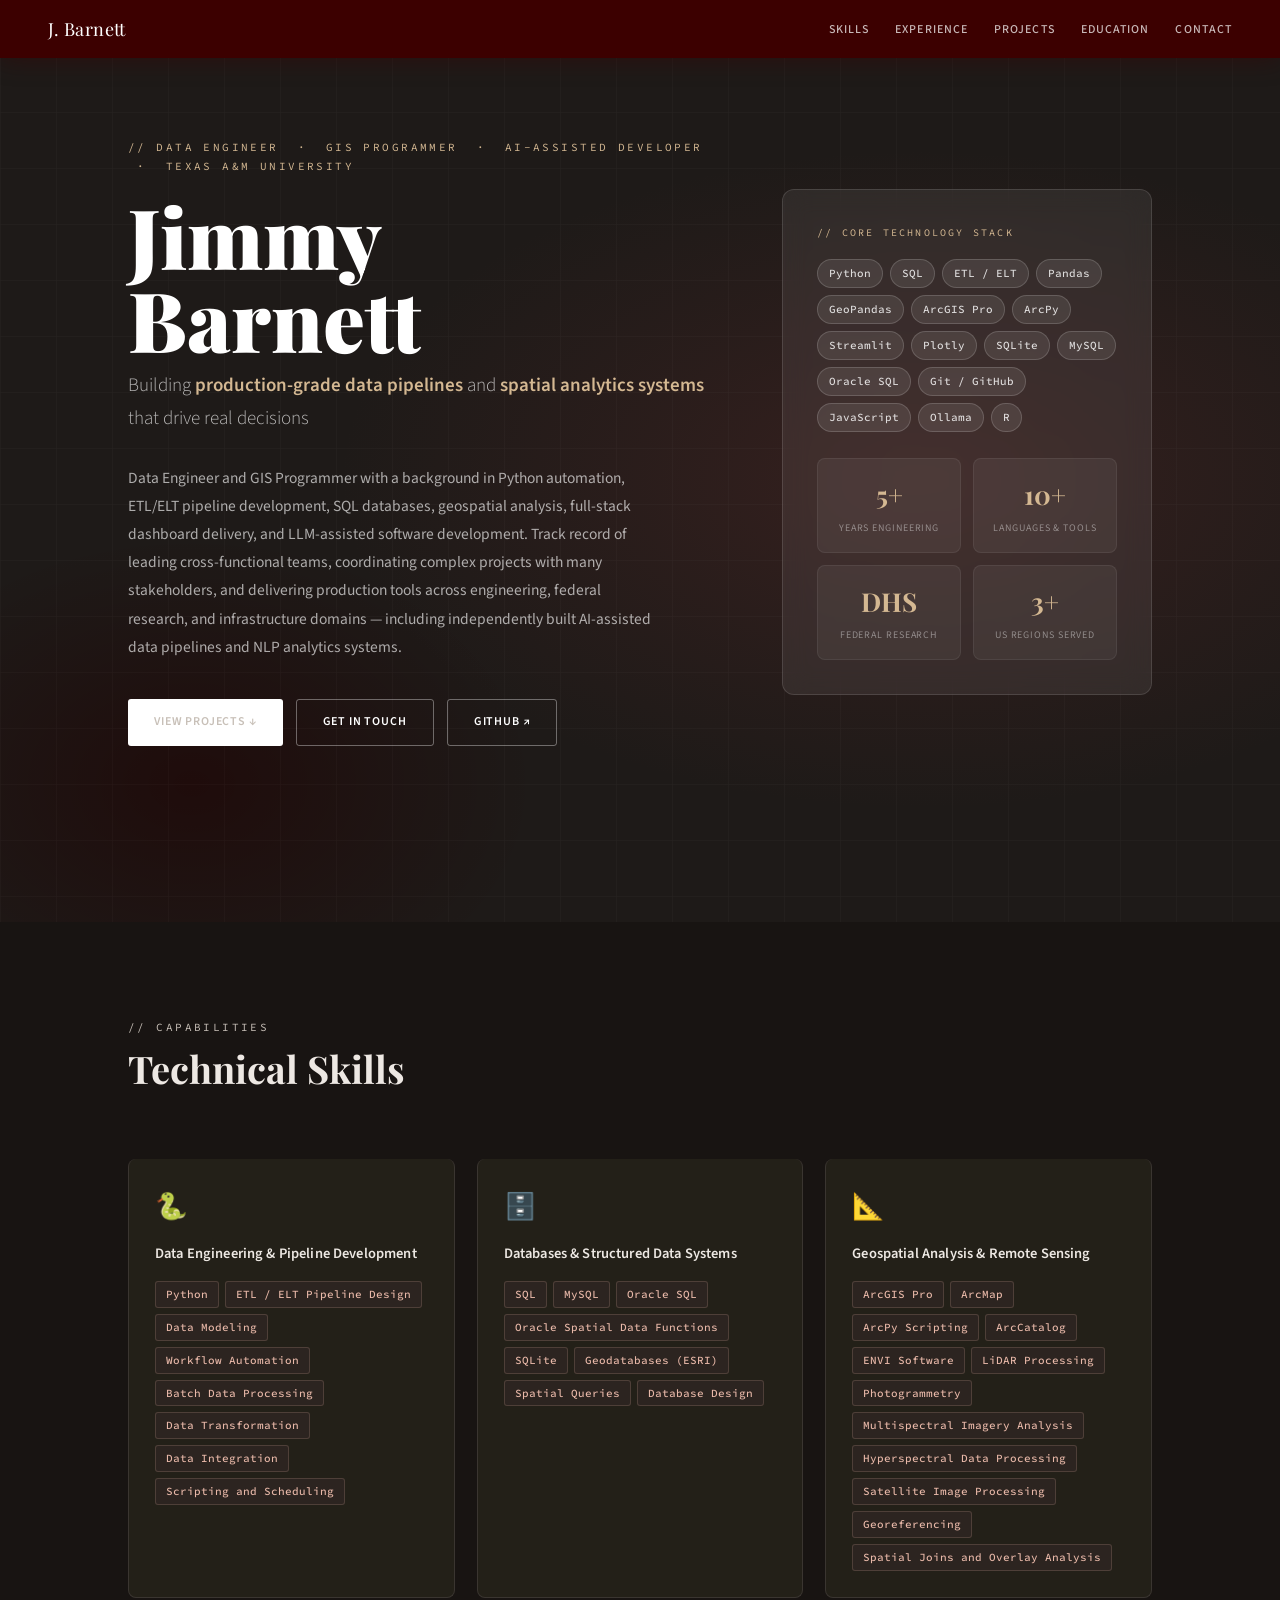
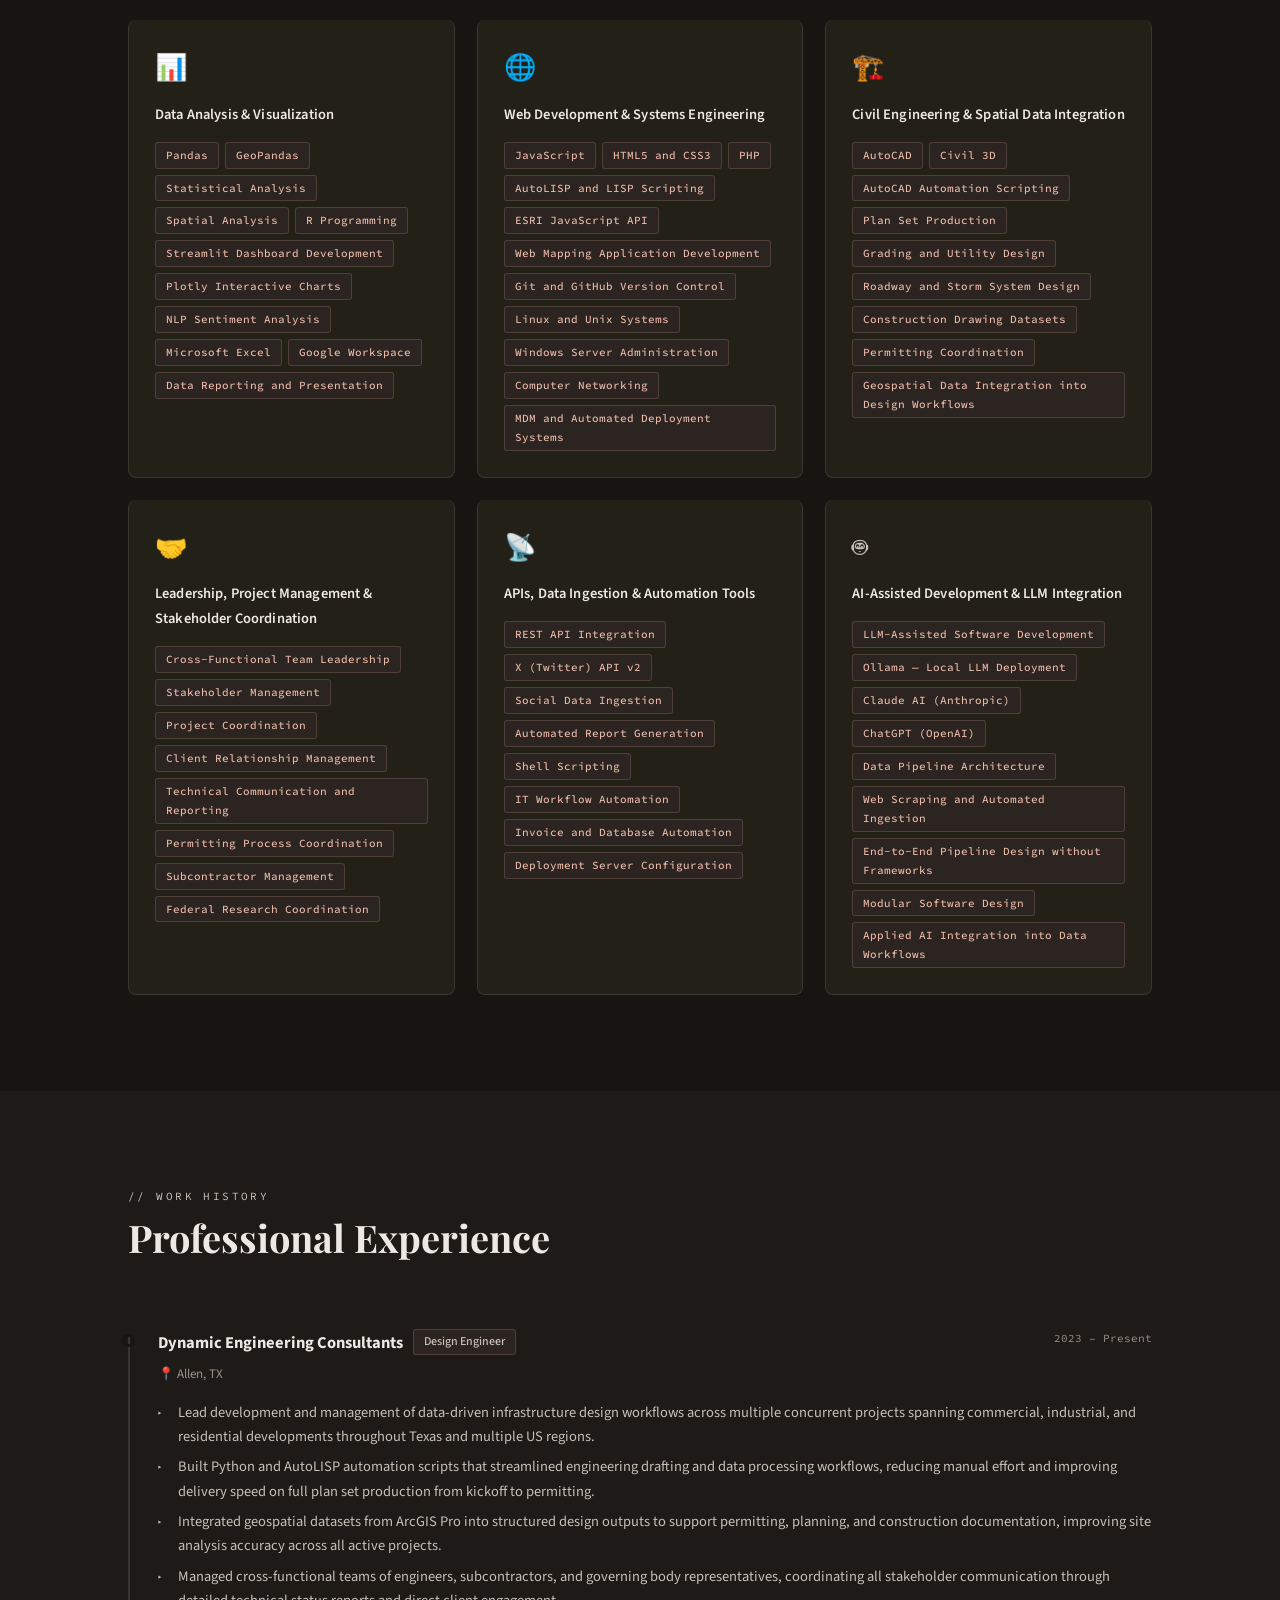
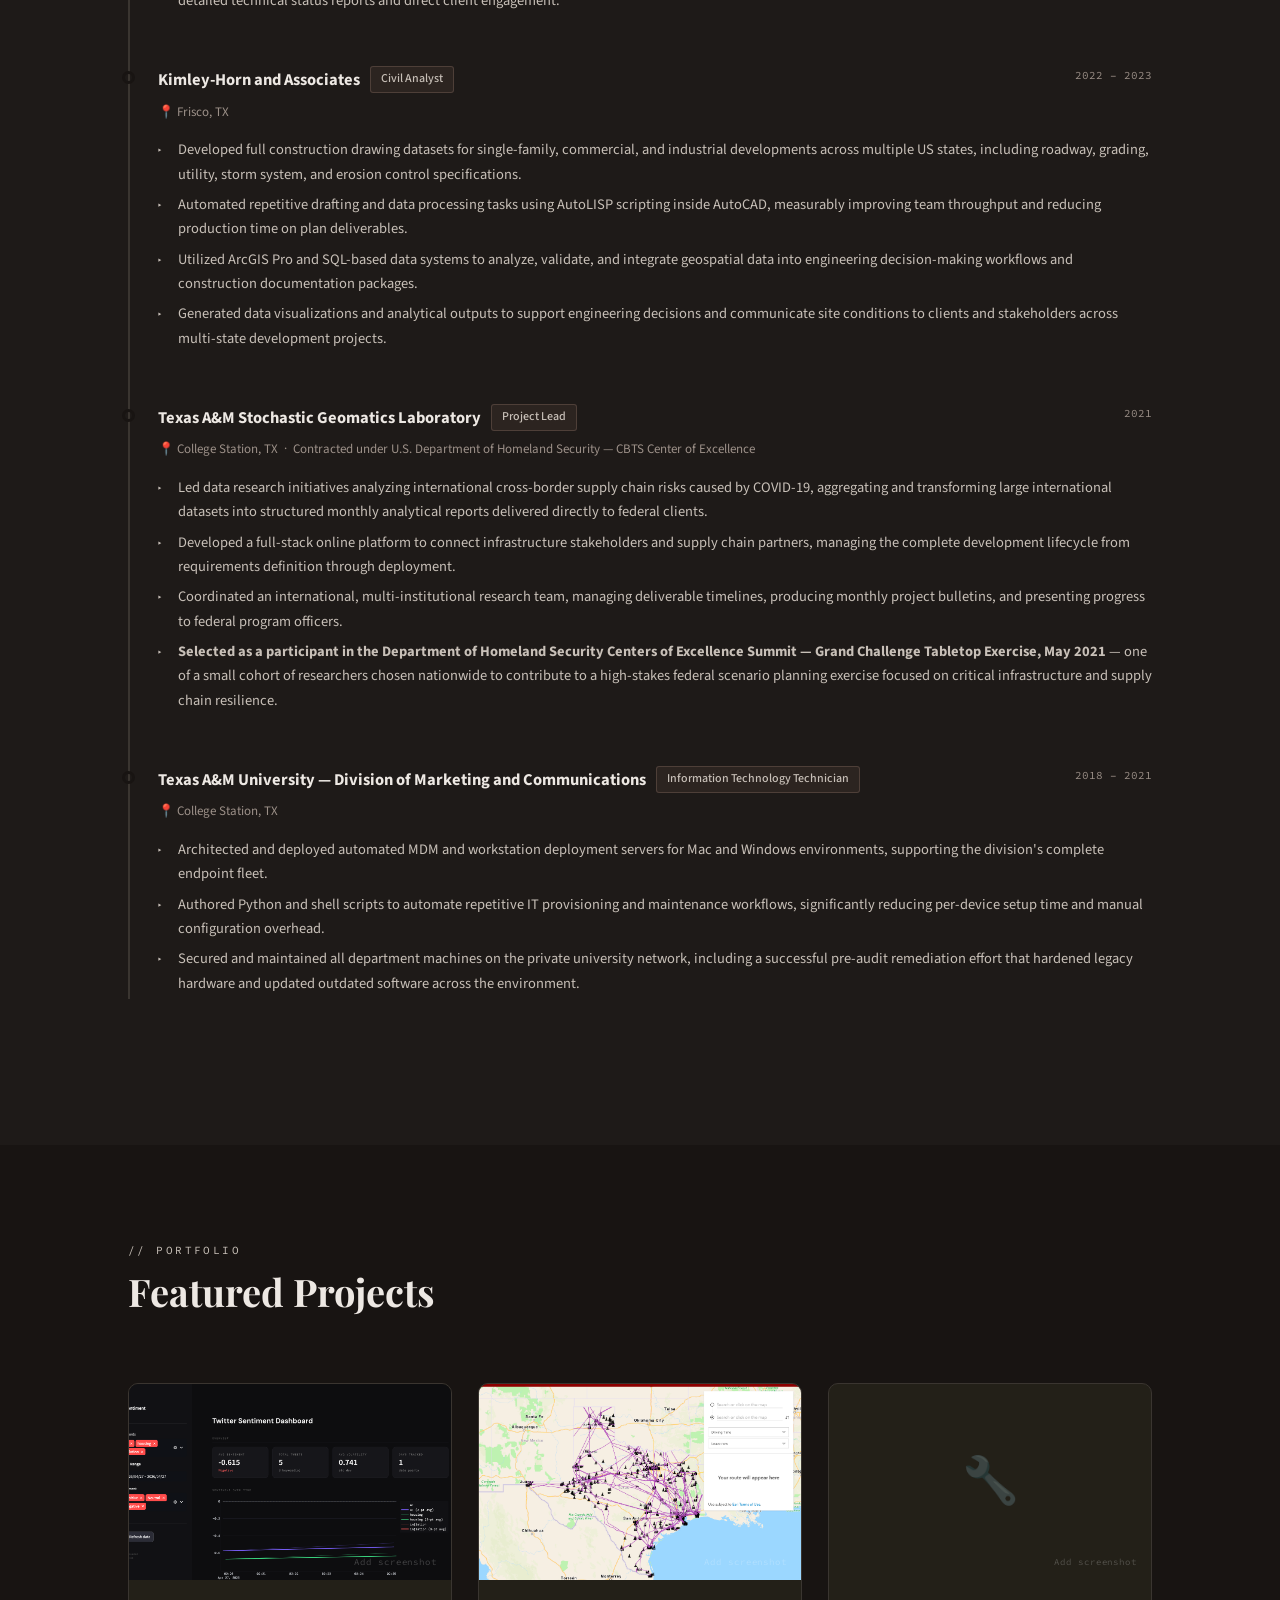
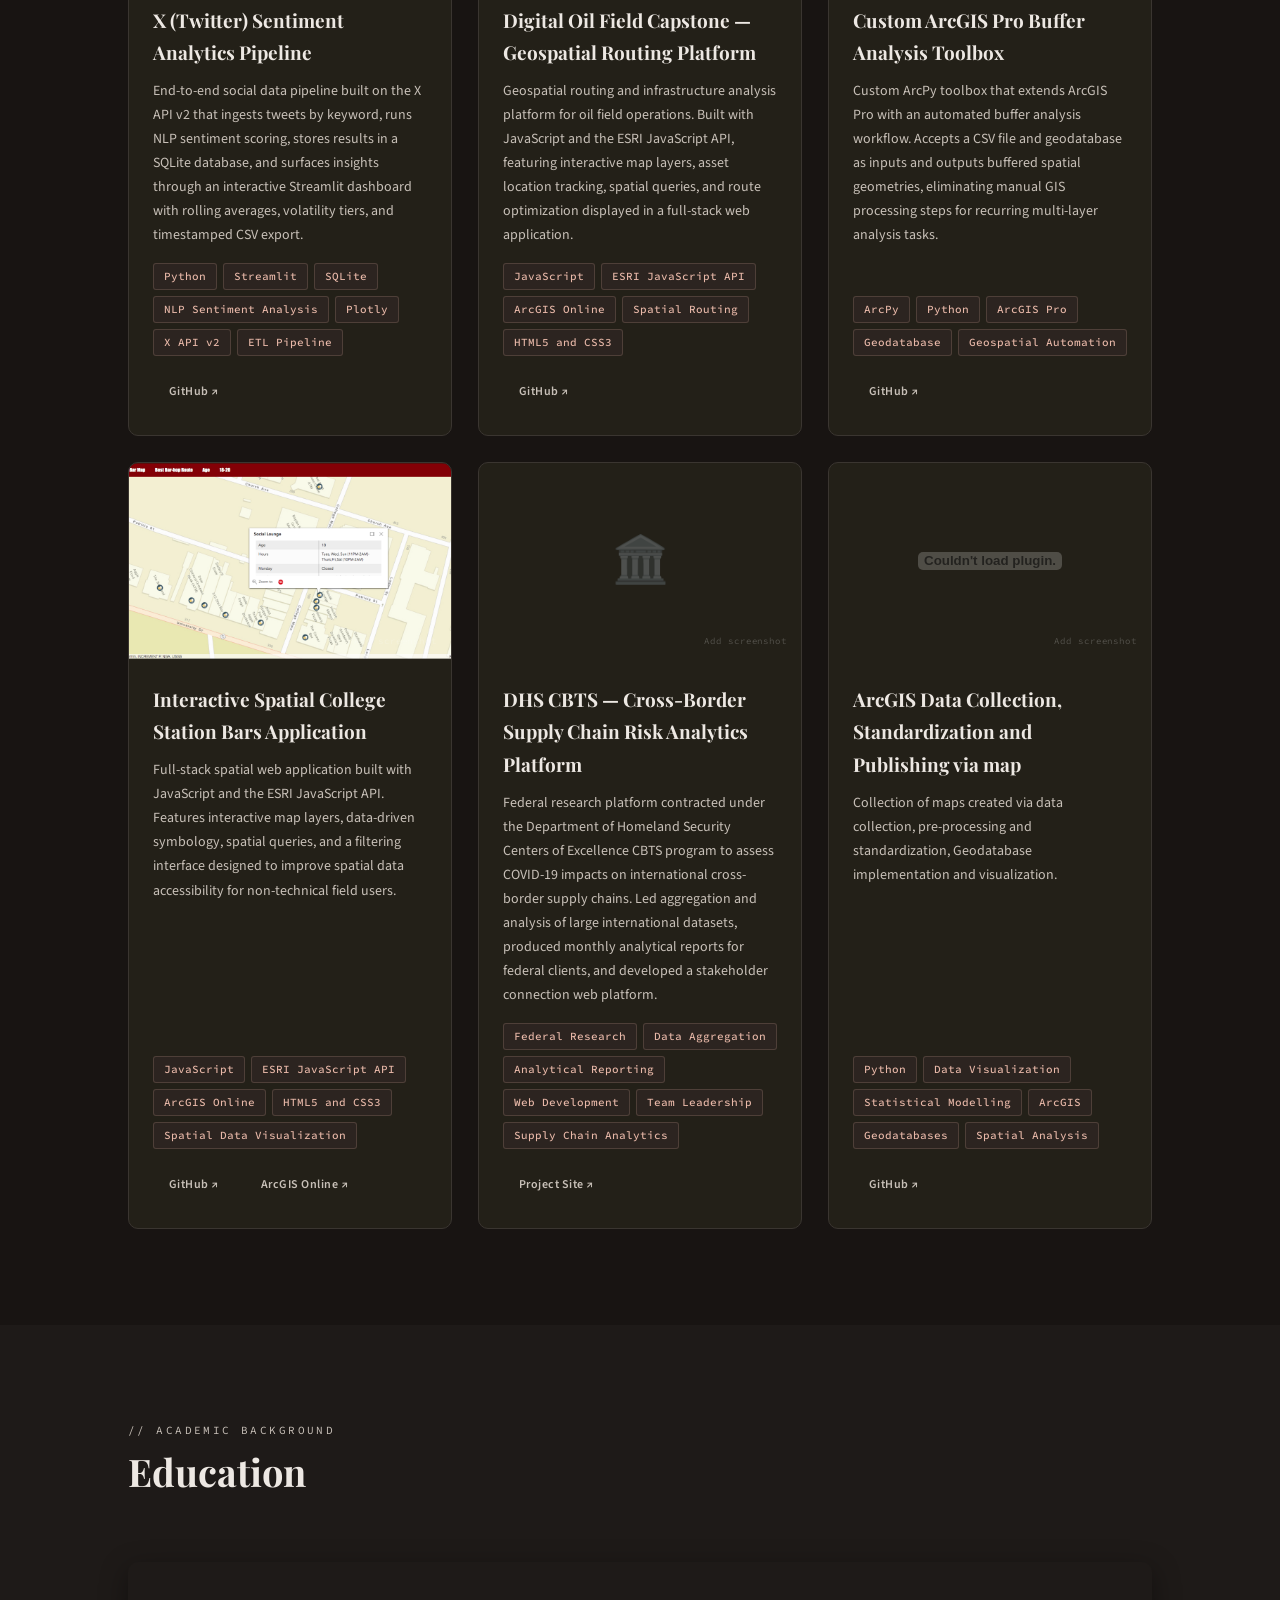
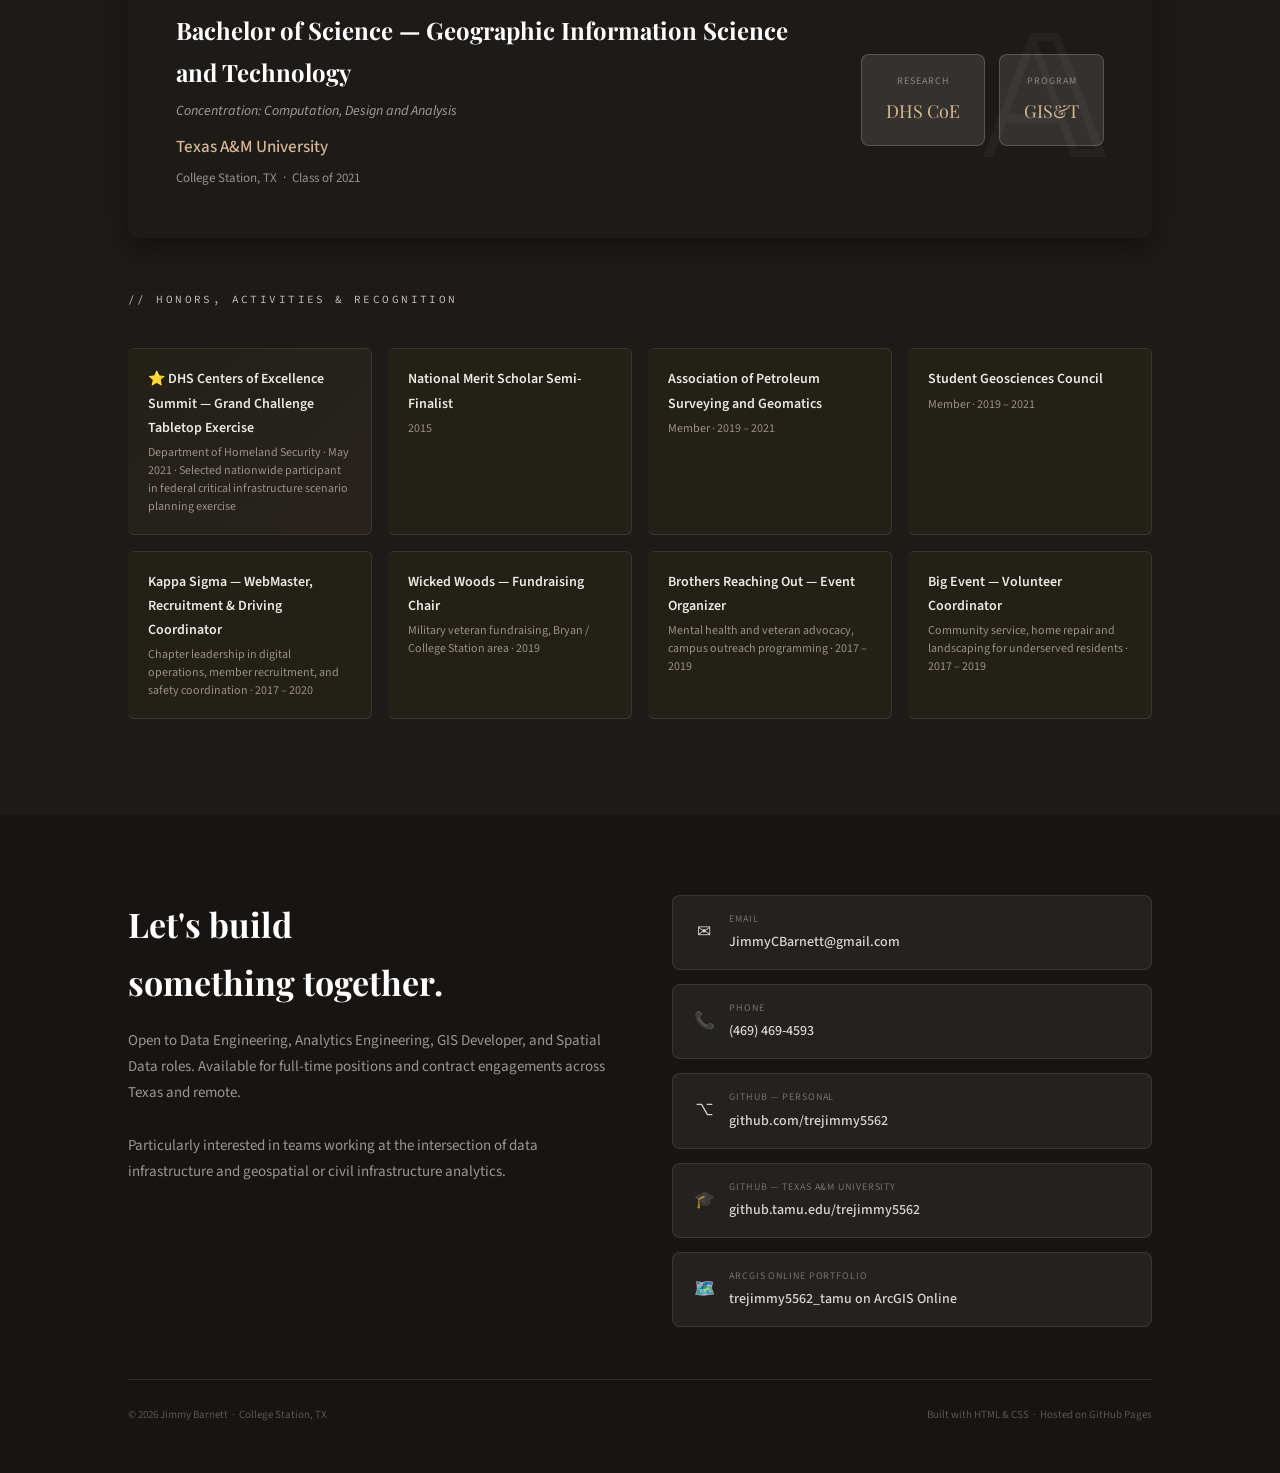
==== commit b85f46e0: "revised screenshots displayed" ====
--- a/index.html
+++ b/index.html
@@ -1366,7 +1366,7 @@
       </div>
 
       <div class="project-card">
-        <div class="project-img-placeholder"><img src="screenshots/Northgate_Bars.png" alt="webmap"></div>
+        <div class="project-img-placeholder"><img src="screenshots/Bar_Webmap.png" alt="webmap"></div>
         <!-- Replace with: <img src="screenshots/webmap.png" alt="Interactive Web Map" style="width:100%;height:190px;object-fit:cover;"> -->
         <div class="project-body">
           <h3 class="project-title">Interactive Spatial College Station Bars Application</h3>
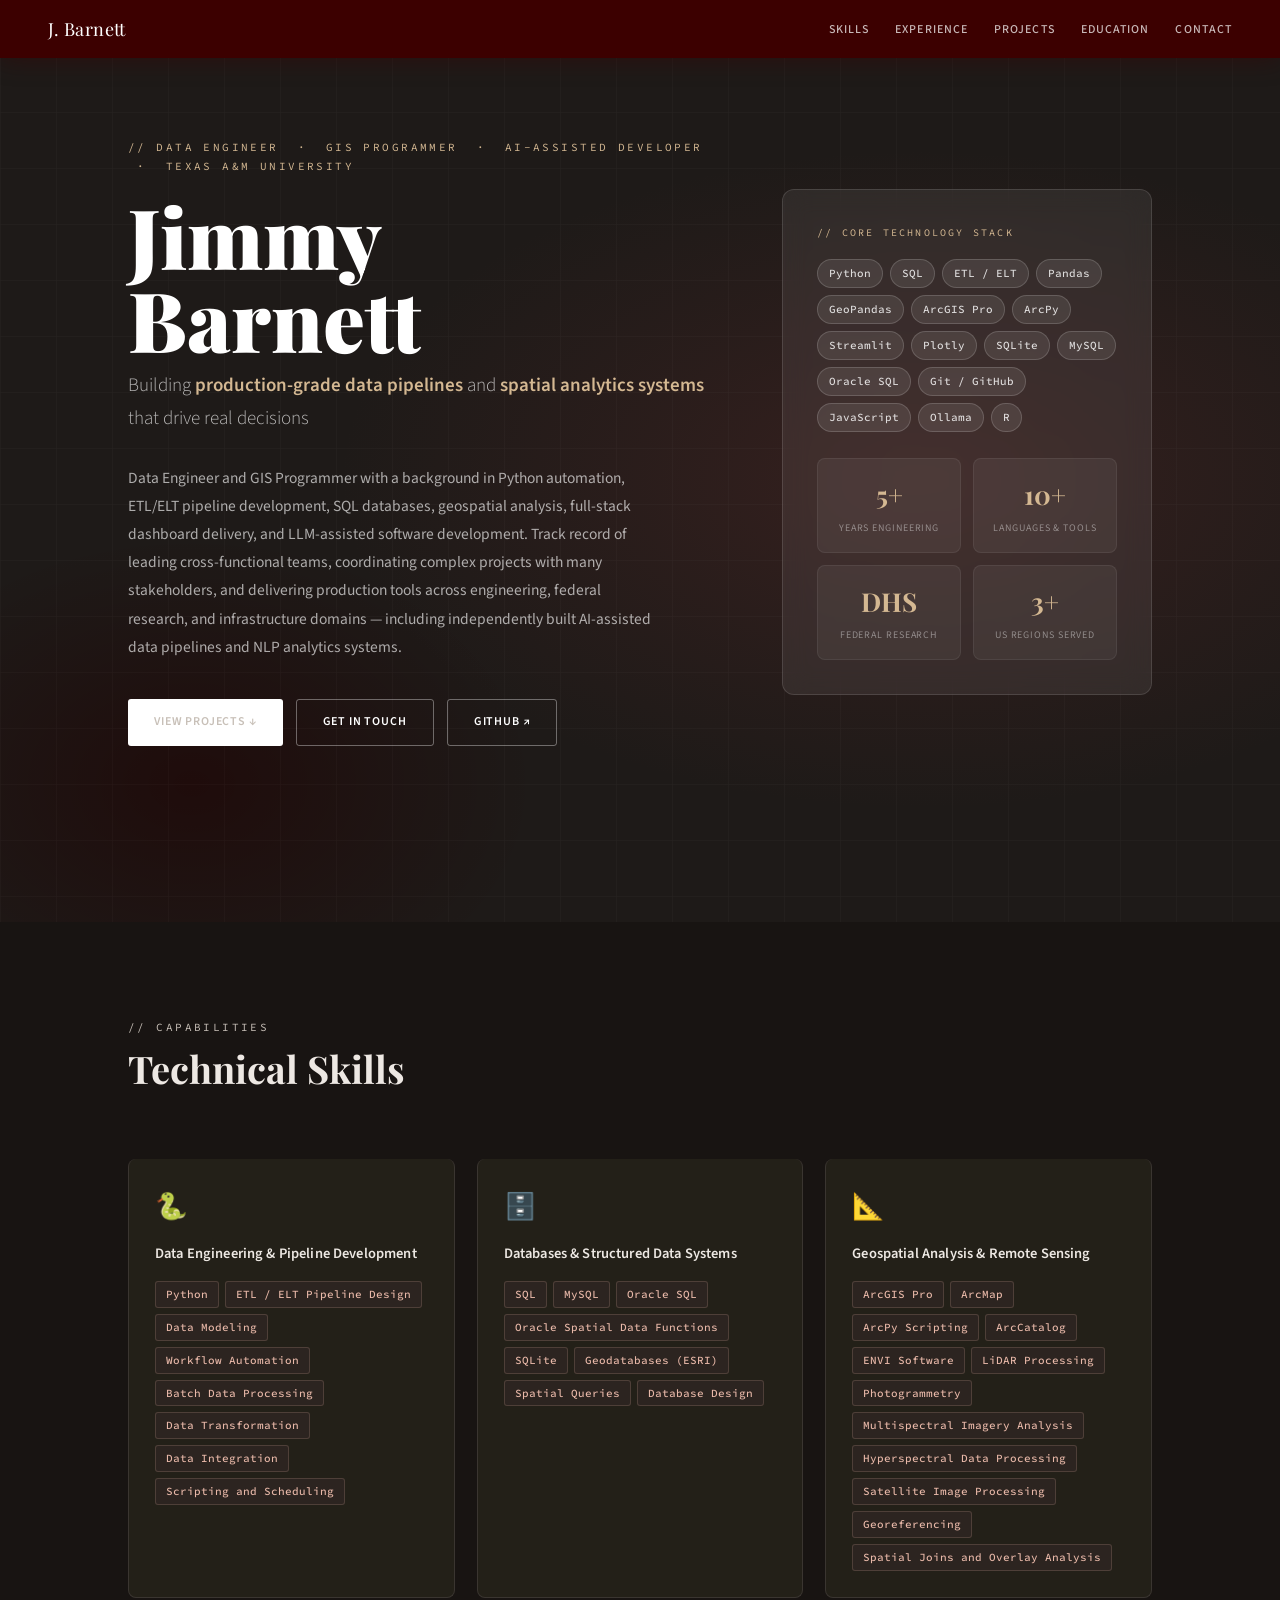
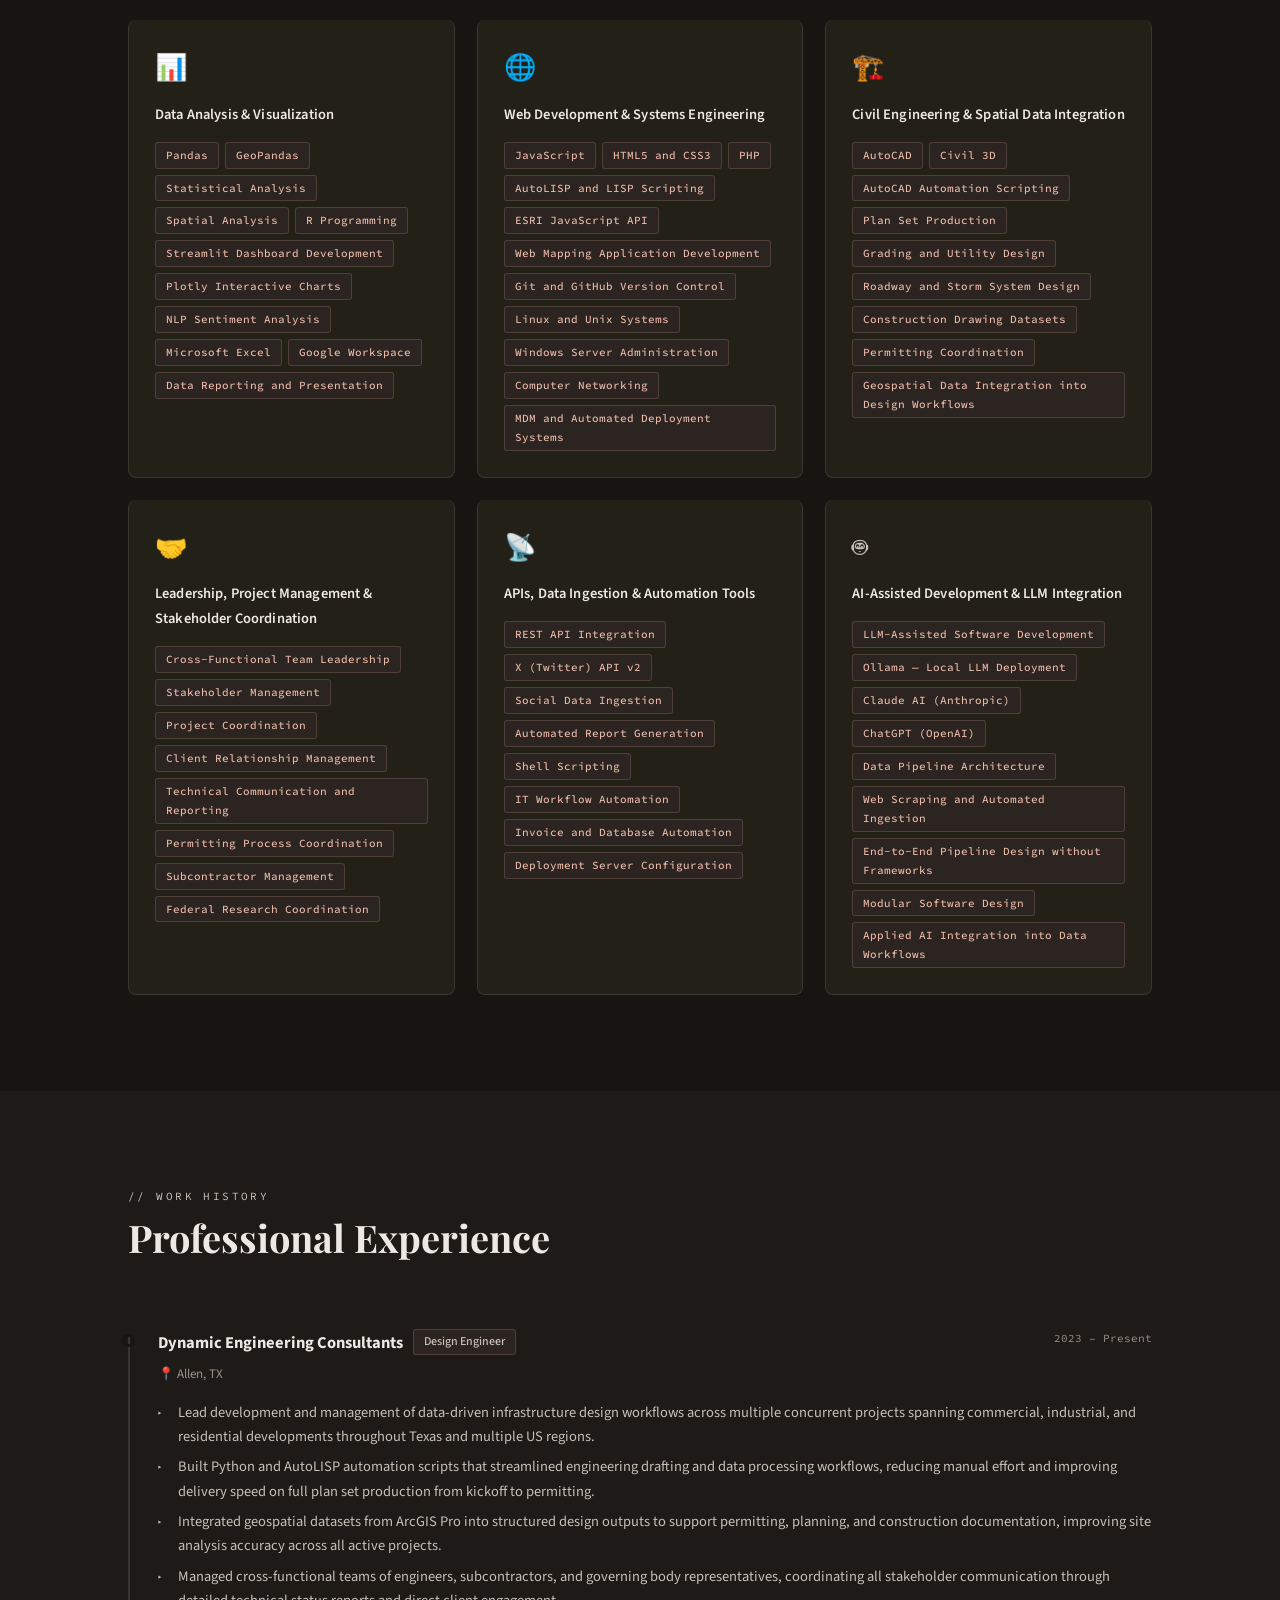
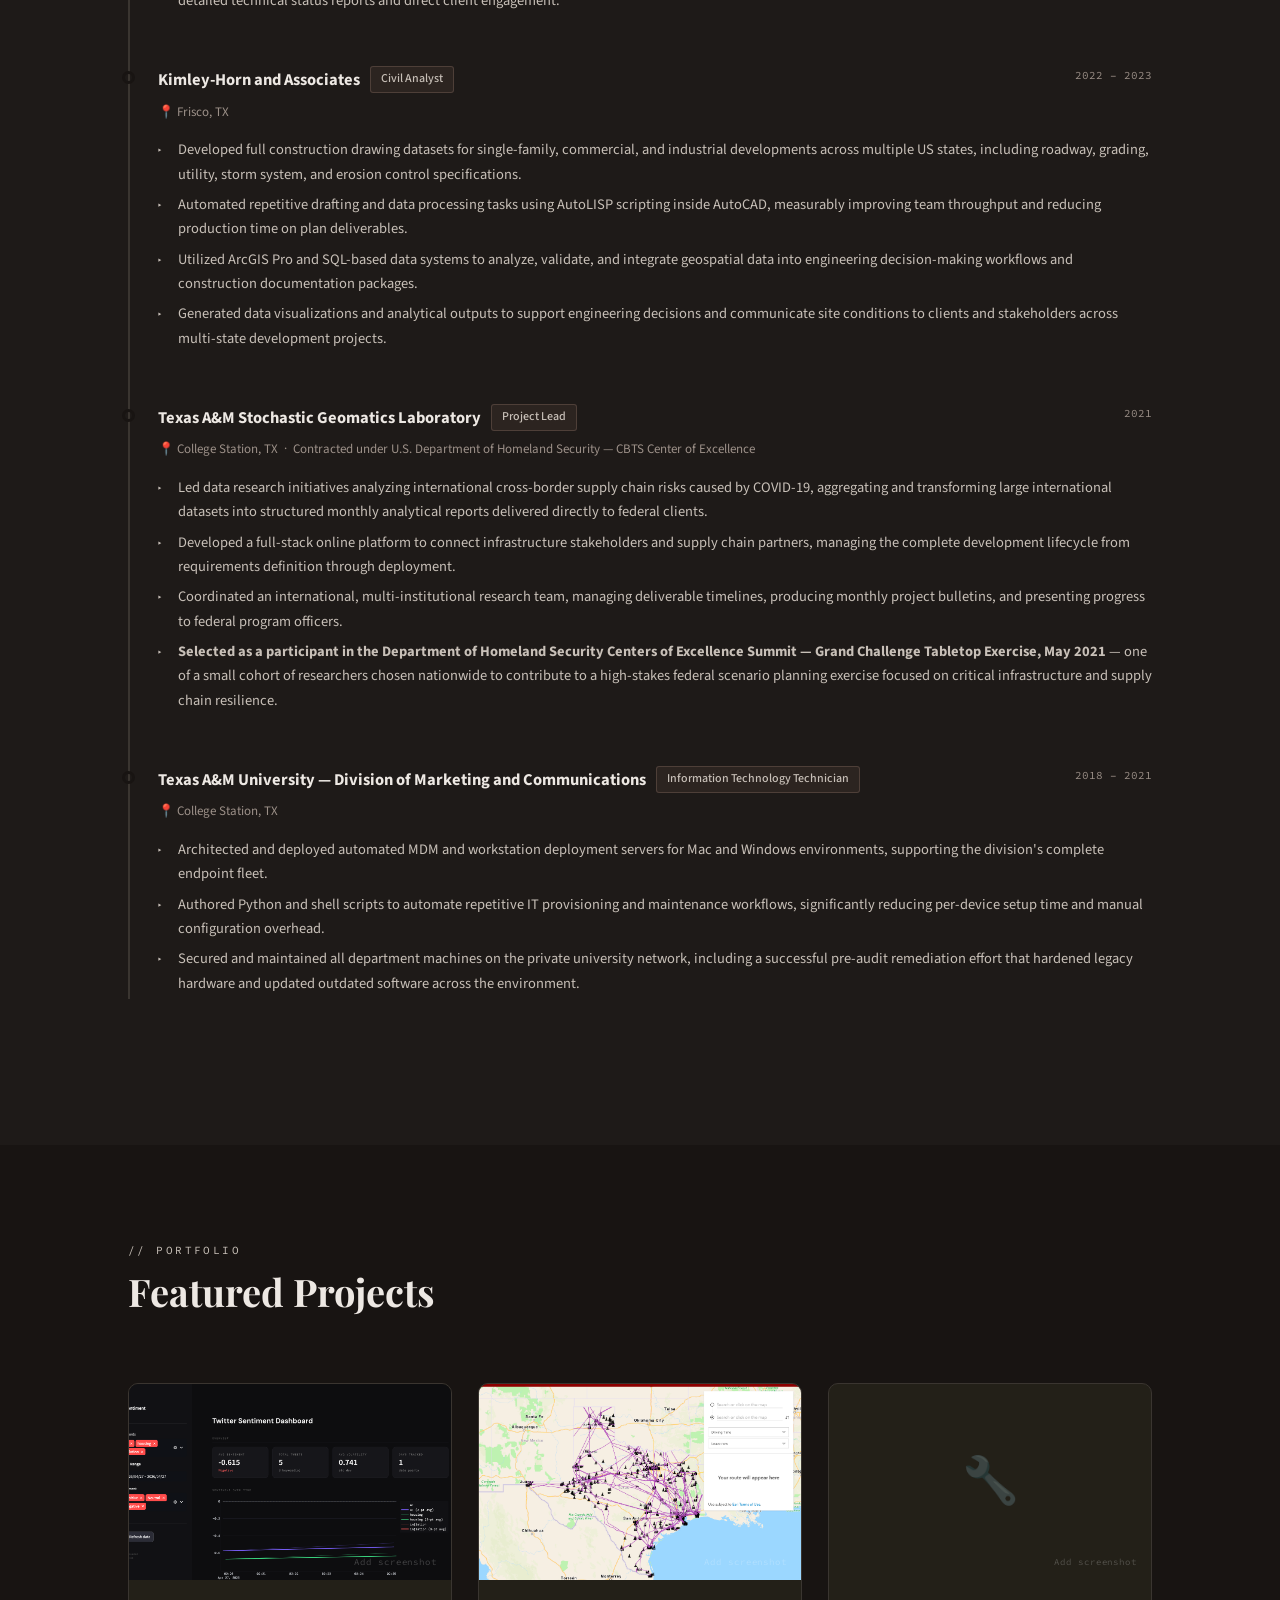
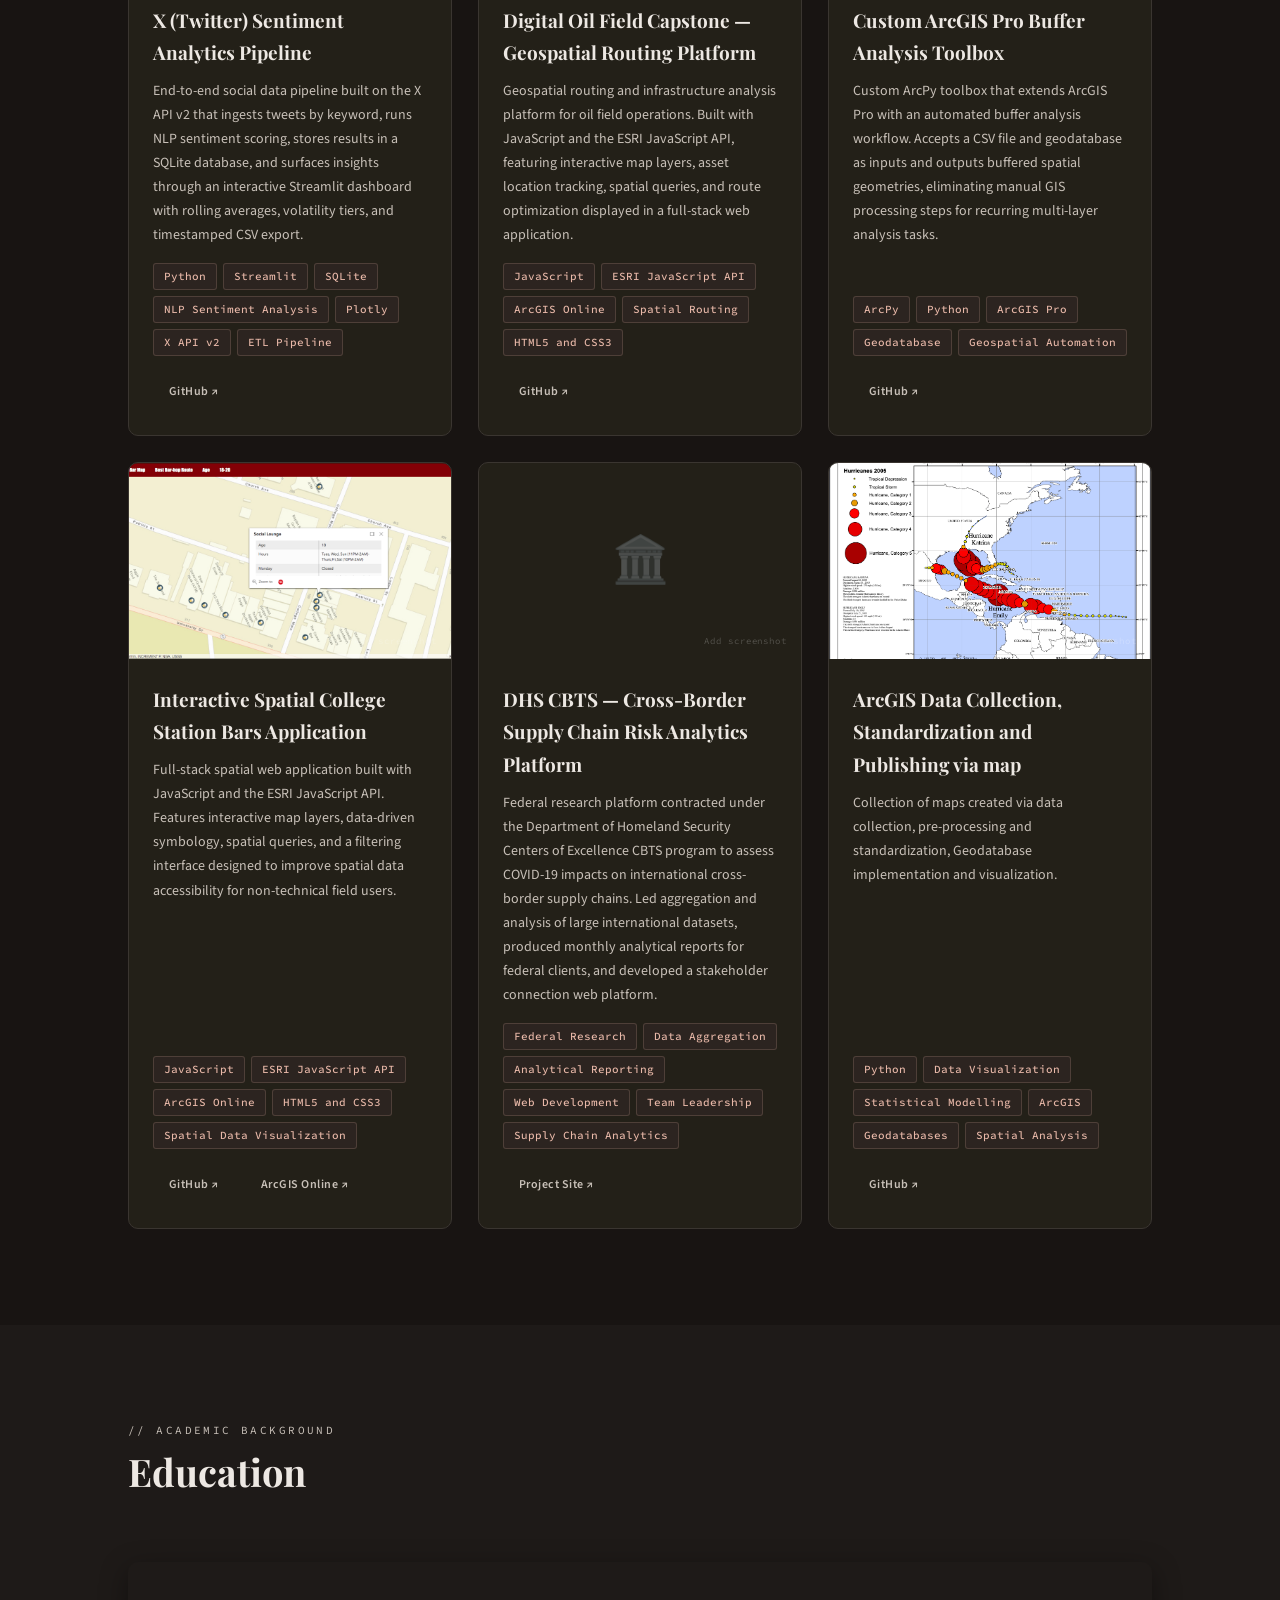
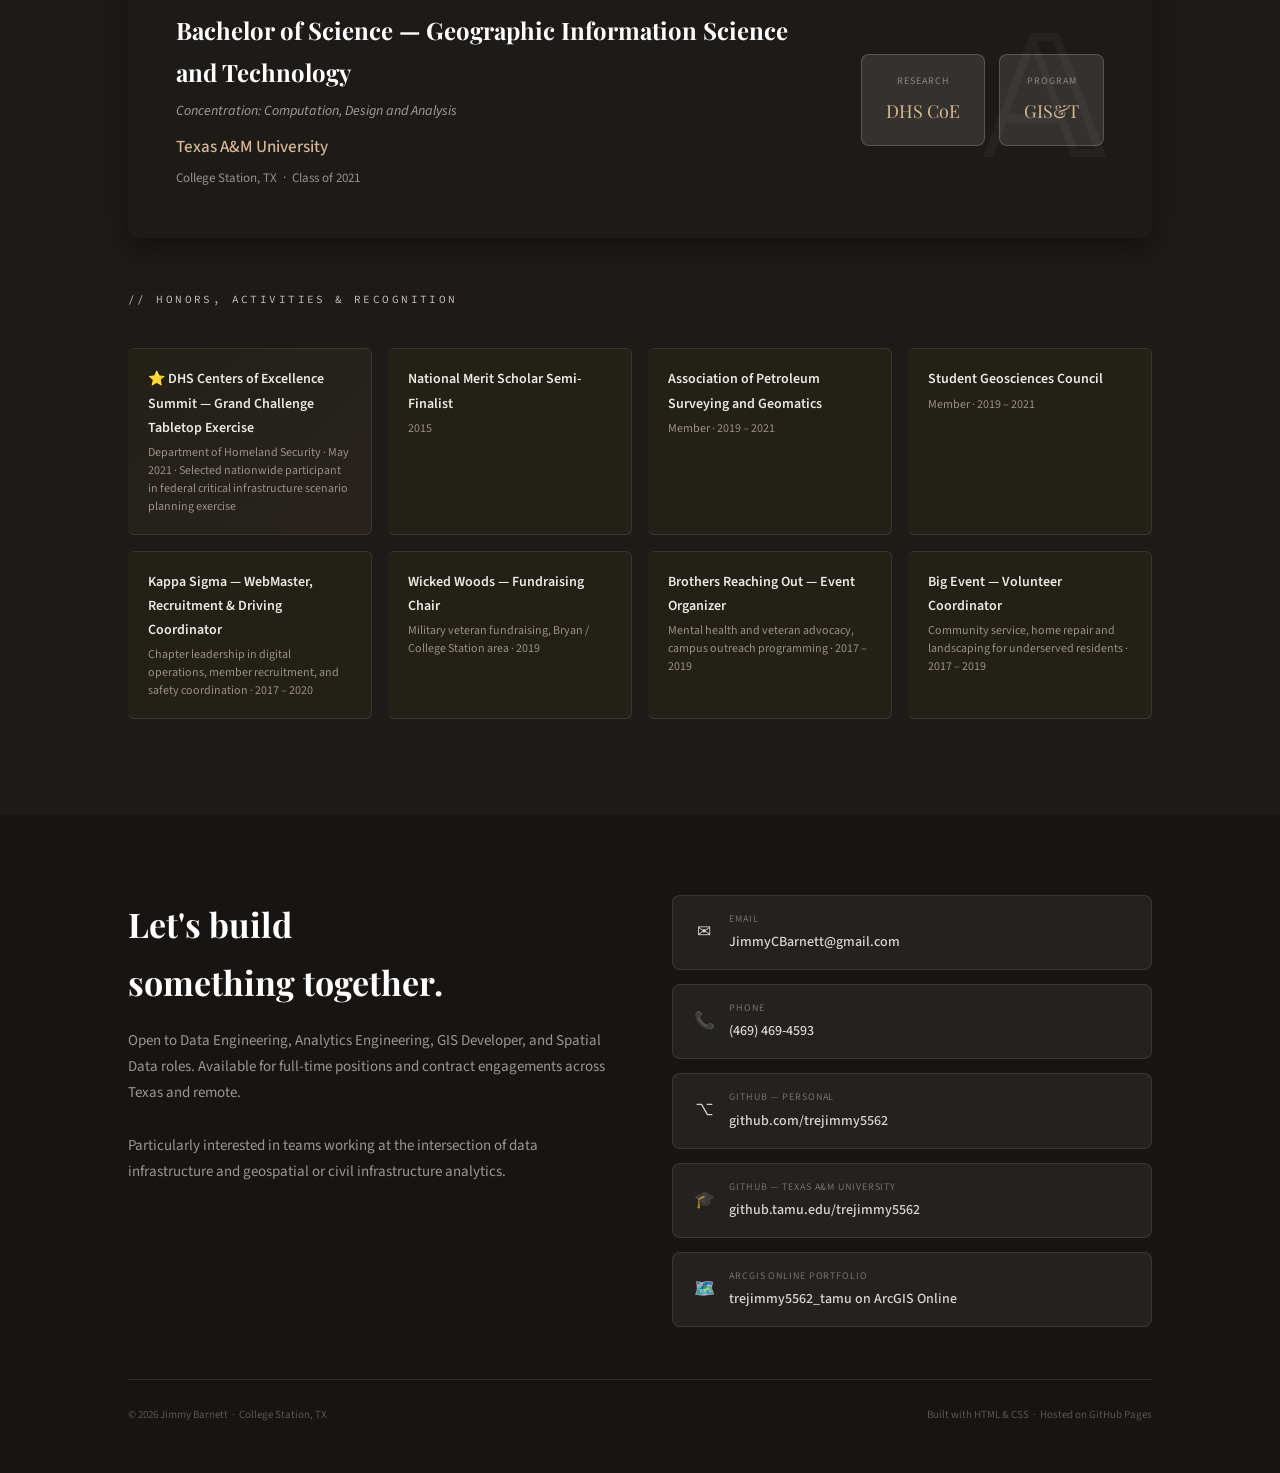
==== commit fb3c7d14: "revised screenshots v2" ====
--- a/index.html
+++ b/index.html
@@ -1406,7 +1406,7 @@
       </div>
 
       <div class="project-card">
-        <div class="project-img-placeholder"><embed src="screenshots/GraduatedSymbol.pdf" type="application/pdf" width="100%" height="100%" object-fit: cover;></div>
+        <div class="project-img-placeholder"><img src="screenshots/Hurricane_map.png" alt="webmap"></div>
         <!-- Replace with: <img src="screenshots/scripts.png" alt="Work Scripts" style="width:100%;height:190px;object-fit:cover;"> -->
         <div class="project-body">
           <h3 class="project-title">ArcGIS Data Collection, Standardization and Publishing via map</h3>
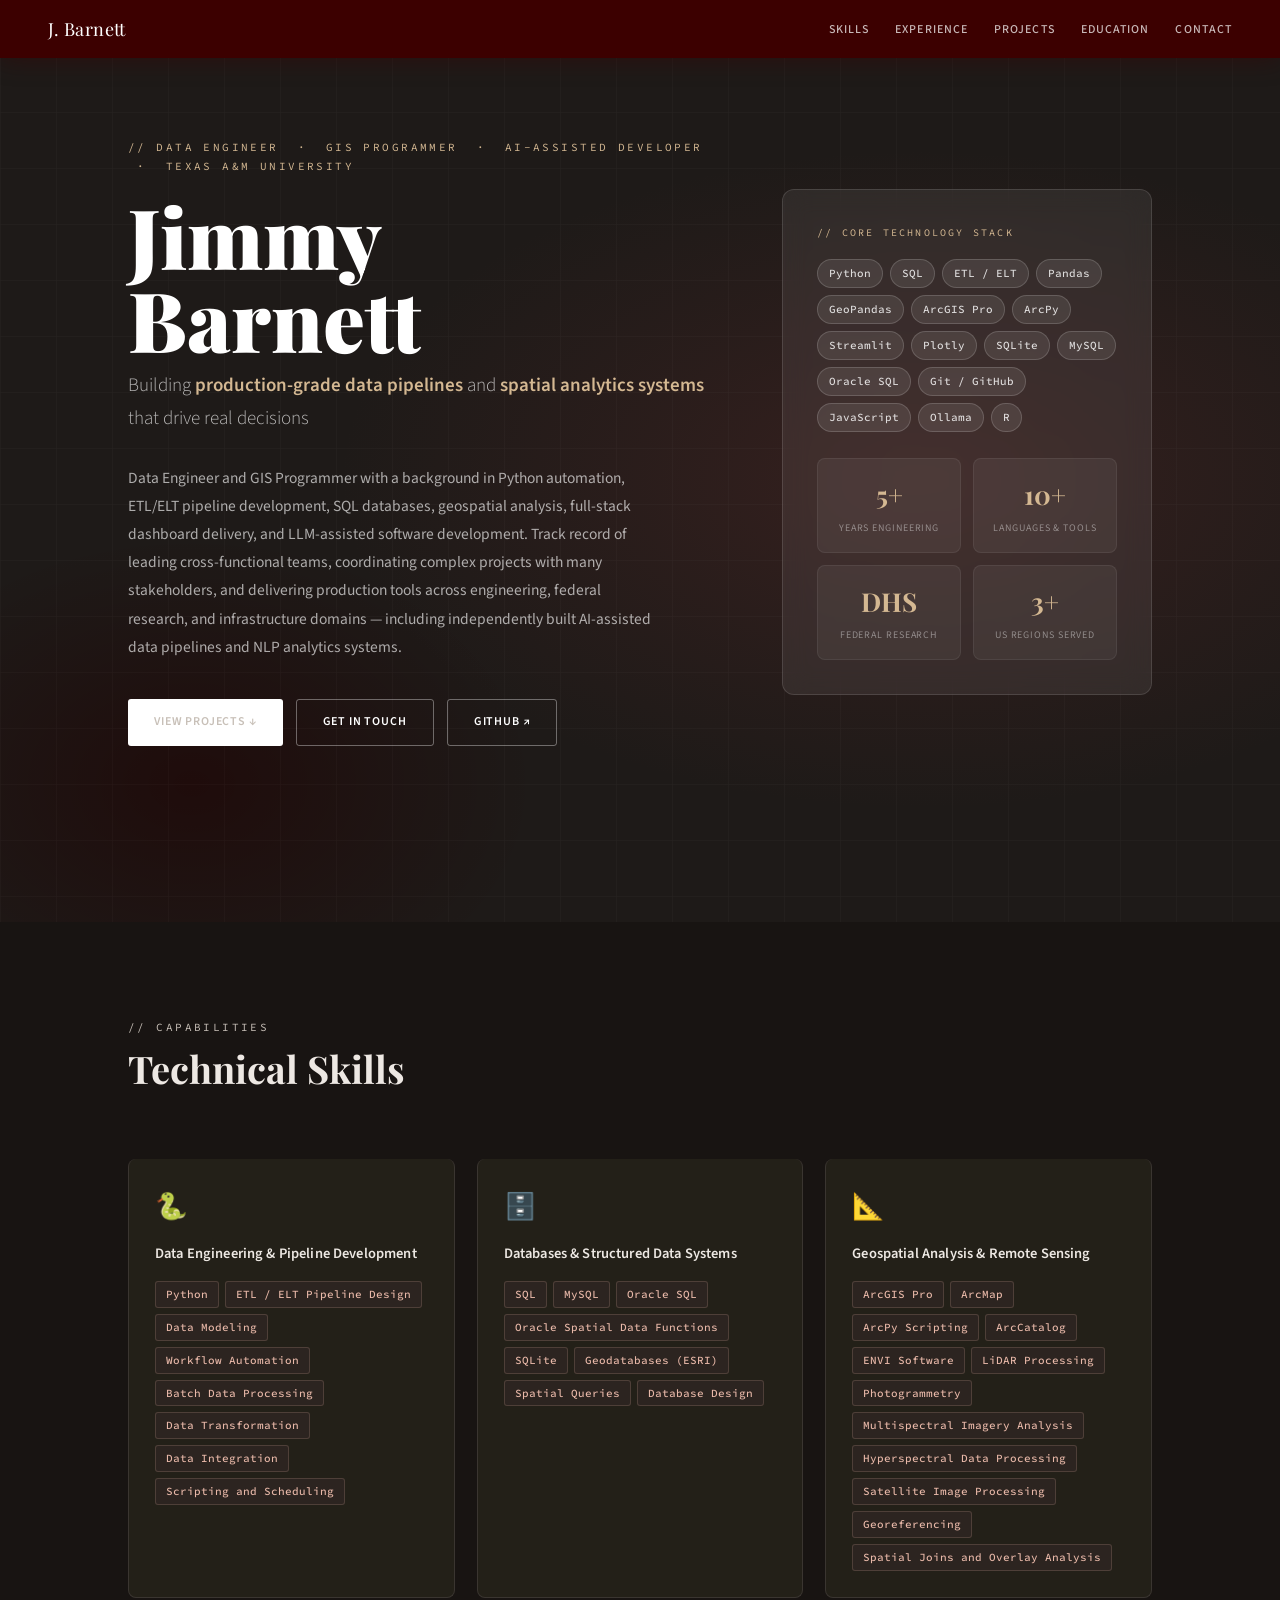
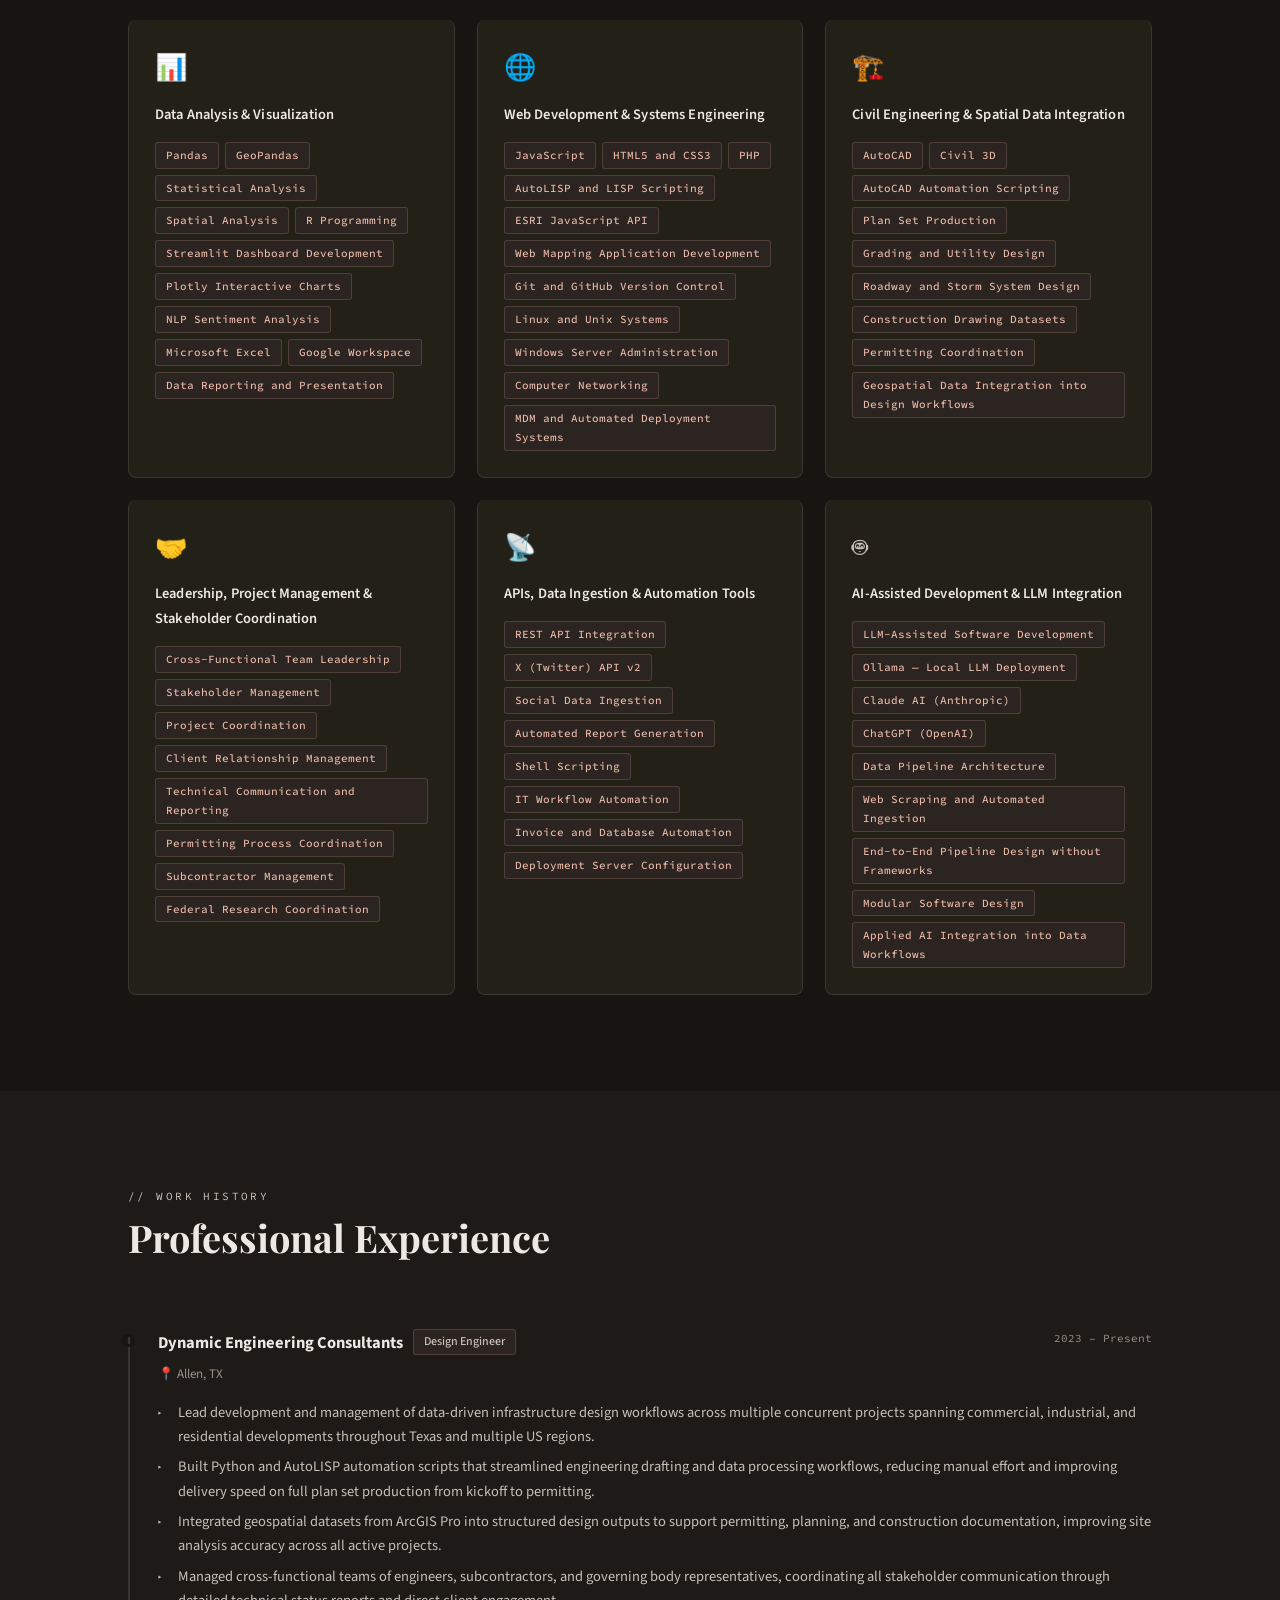
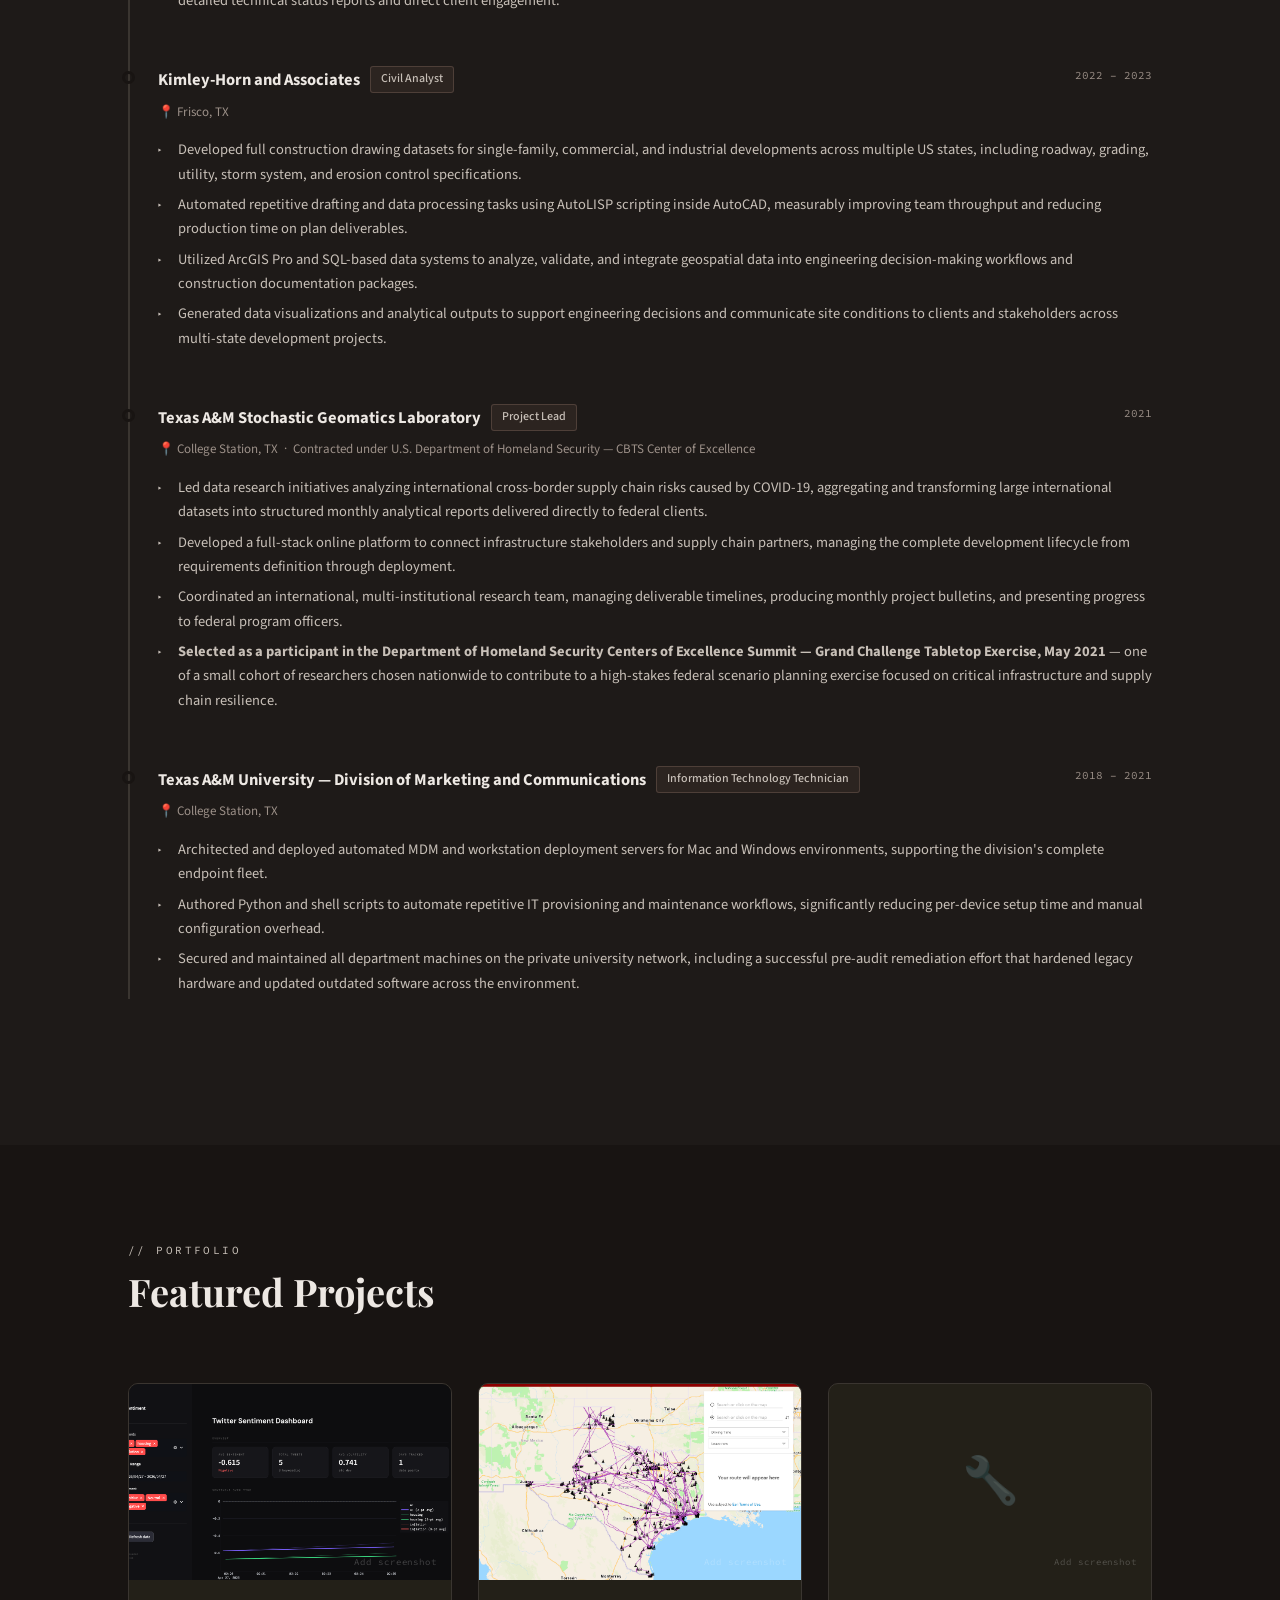
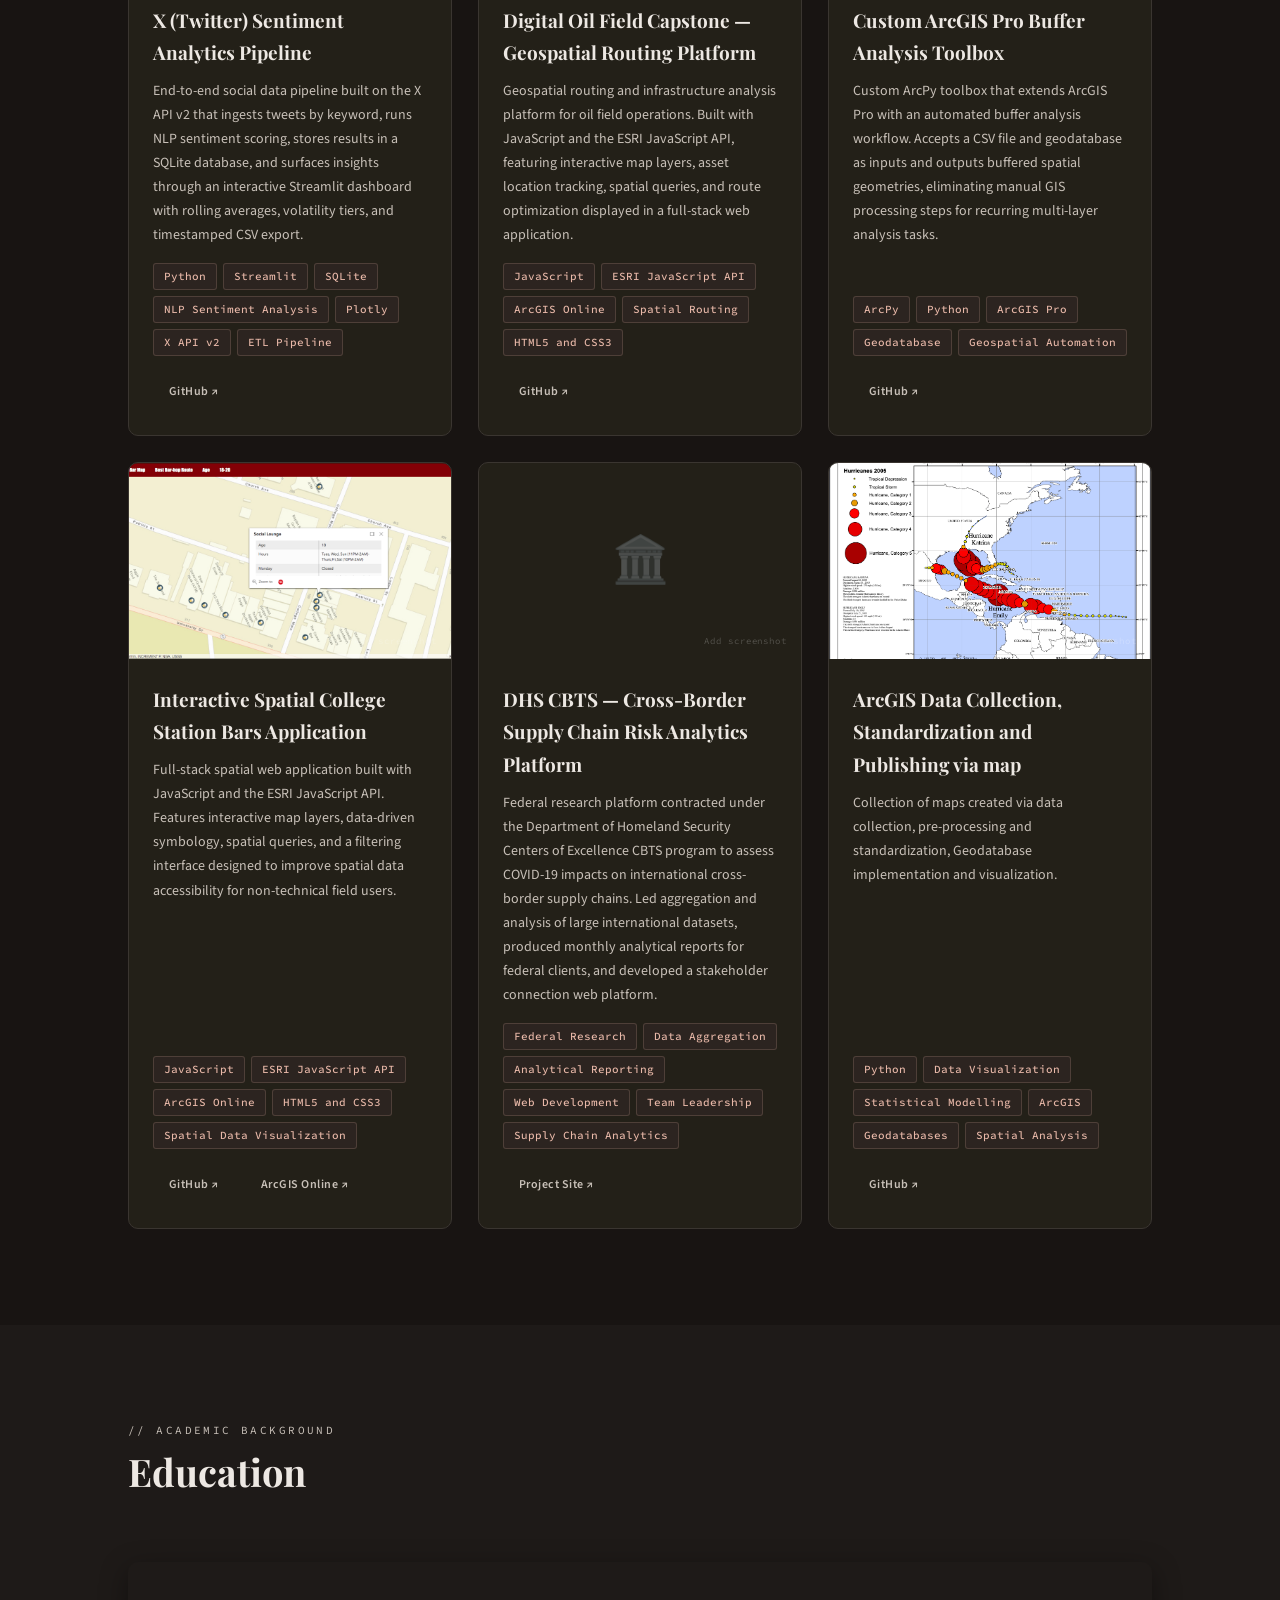
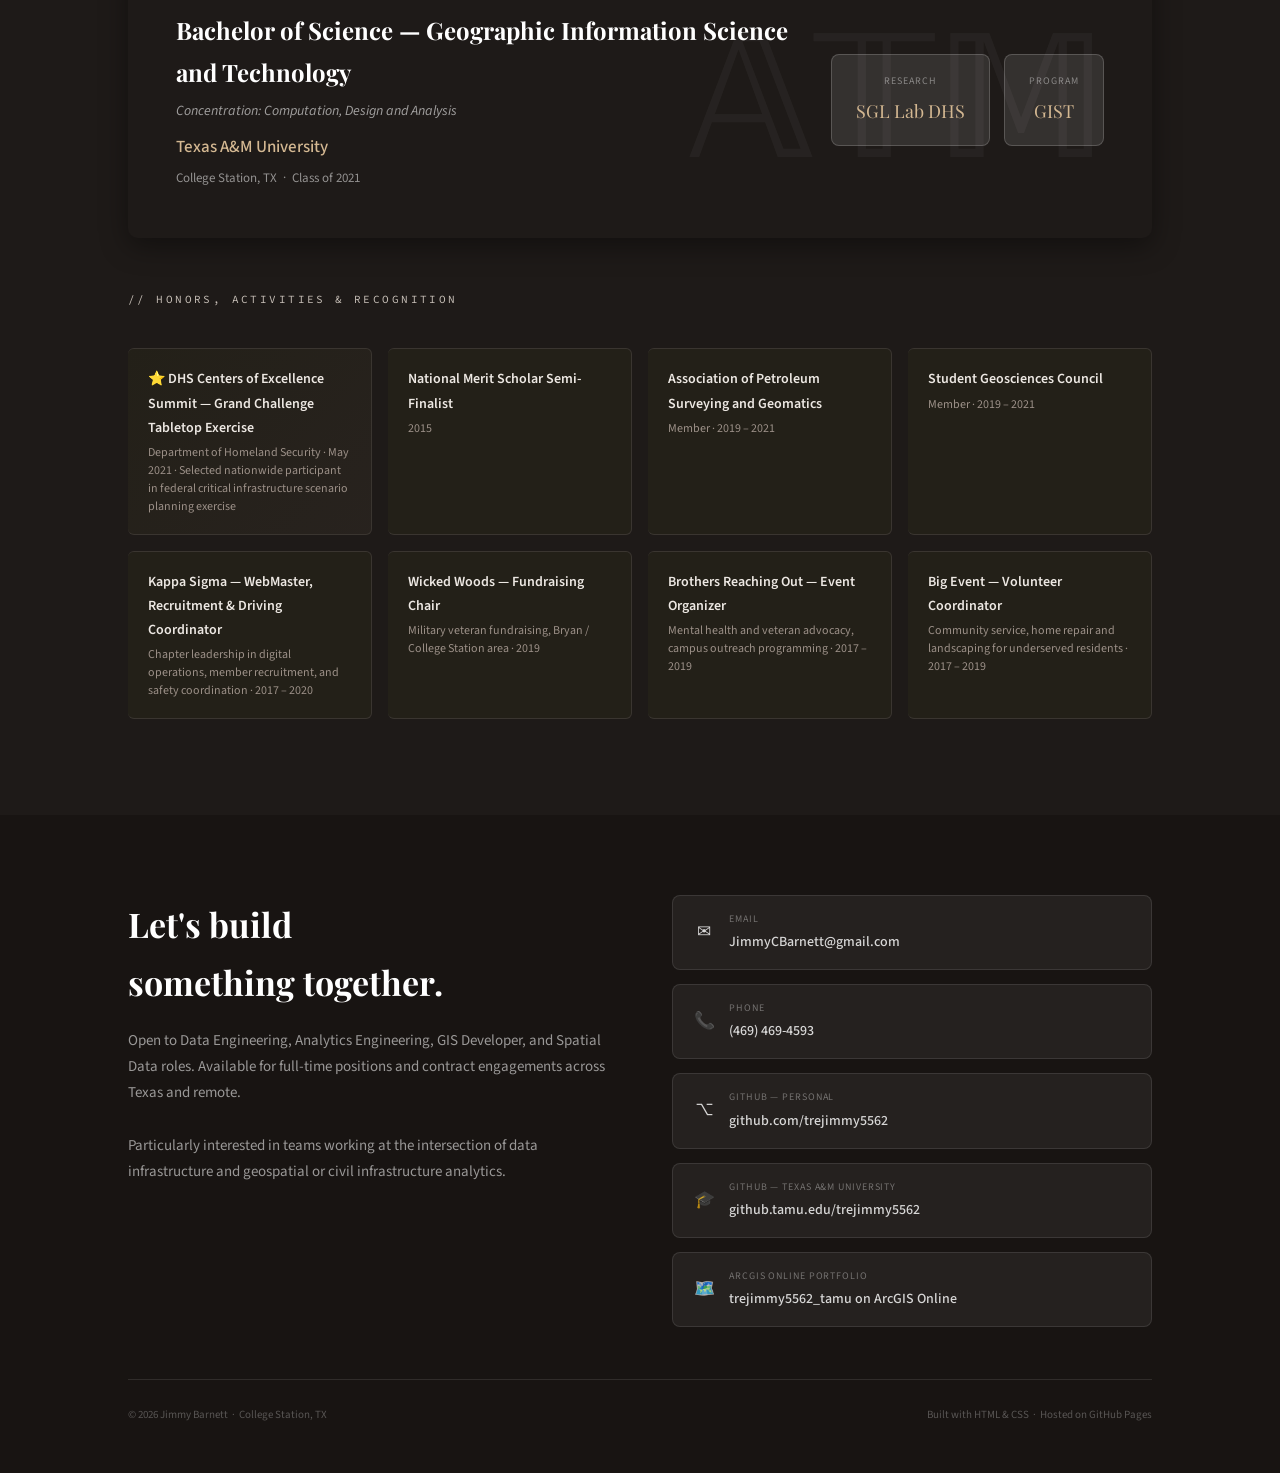
==== commit 9bdb2e77: "edited education" ====
--- a/index.html
+++ b/index.html
@@ -754,7 +754,7 @@
 }
 
 .edu-card::before {
-  content: '𝔸';
+  content: '𝔸𝕋𝕄';
   position: absolute;
   right: 44px;
   top: 50%;
@@ -1448,11 +1448,11 @@
       <div class="edu-badges">
         <div class="edu-badge">
           <div class="edu-badge-label">Research</div>
-          <div class="edu-badge-val">DHS CoE</div>
+          <div class="edu-badge-val">SGL Lab DHS</div>
         </div>
         <div class="edu-badge">
           <div class="edu-badge-label">Program</div>
-          <div class="edu-badge-val">GIS&T</div>
+          <div class="edu-badge-val">GIST</div>
         </div>
       </div>
     </div>
